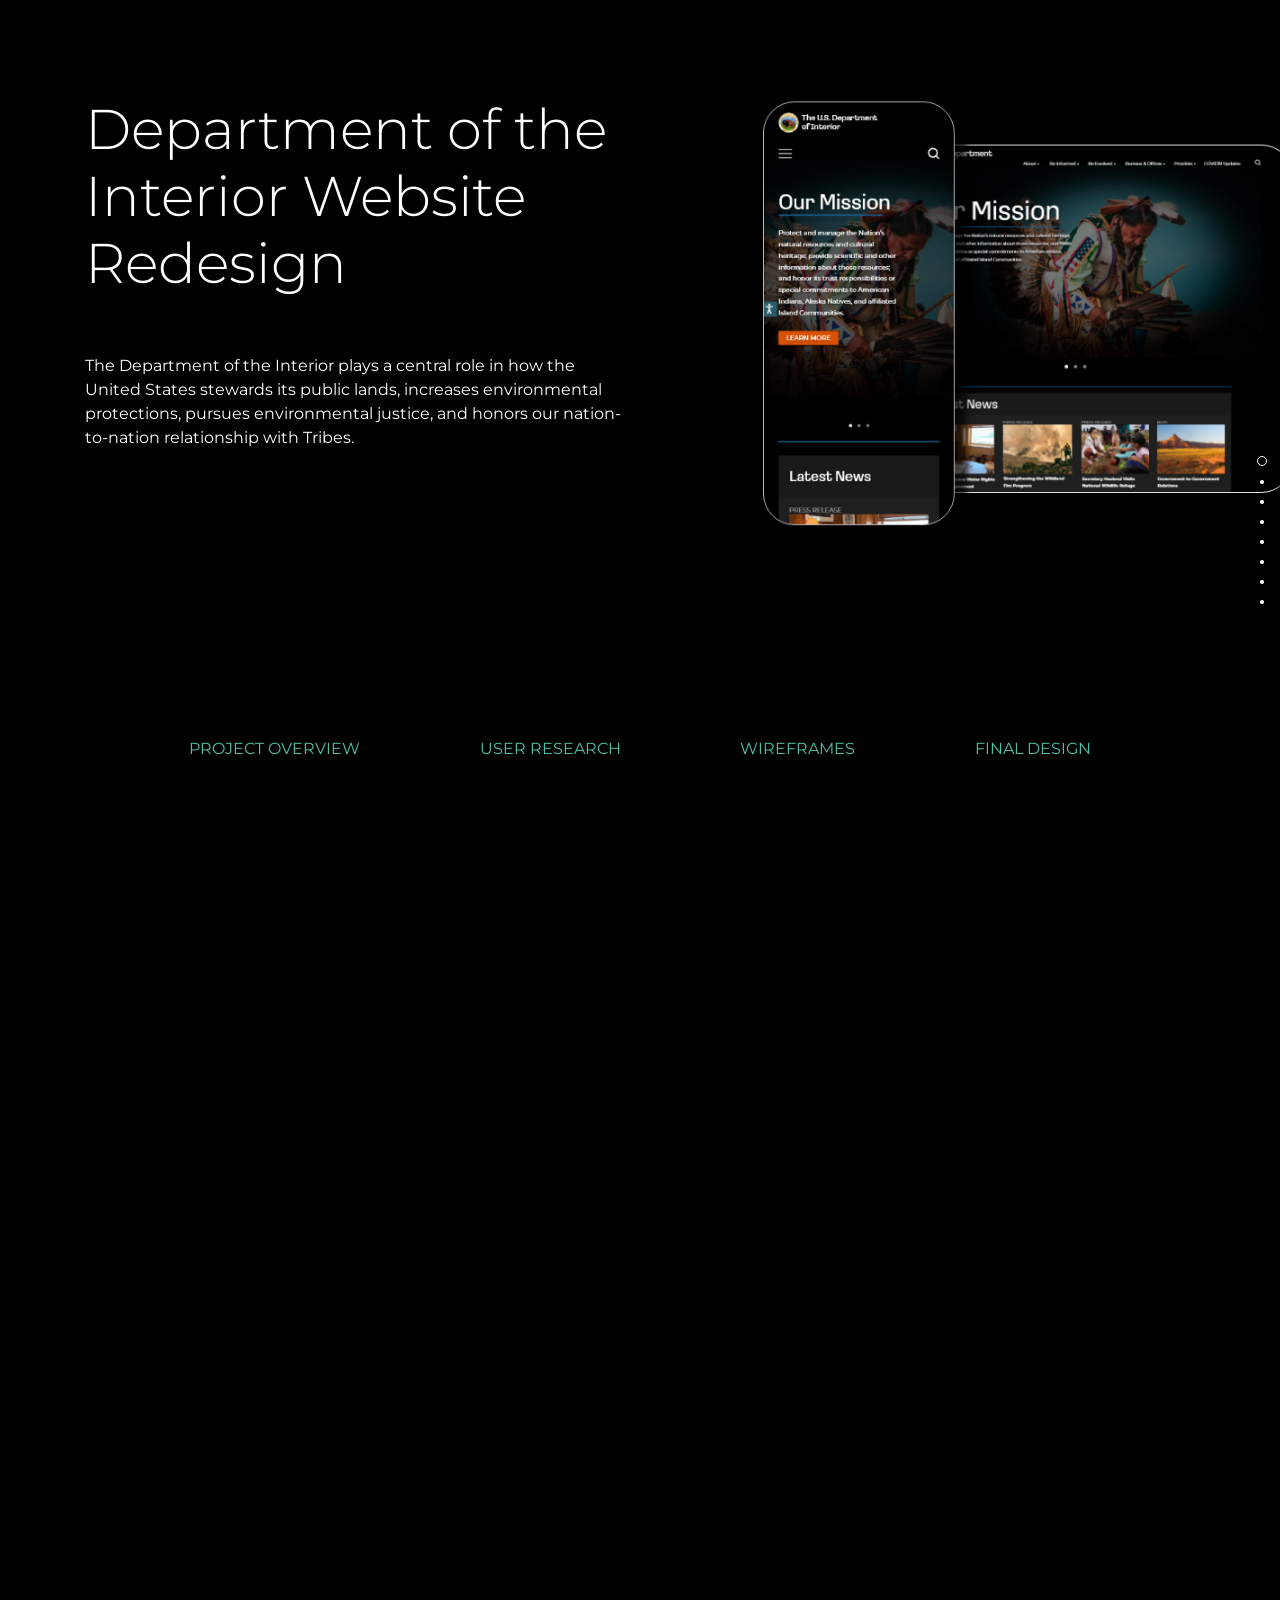
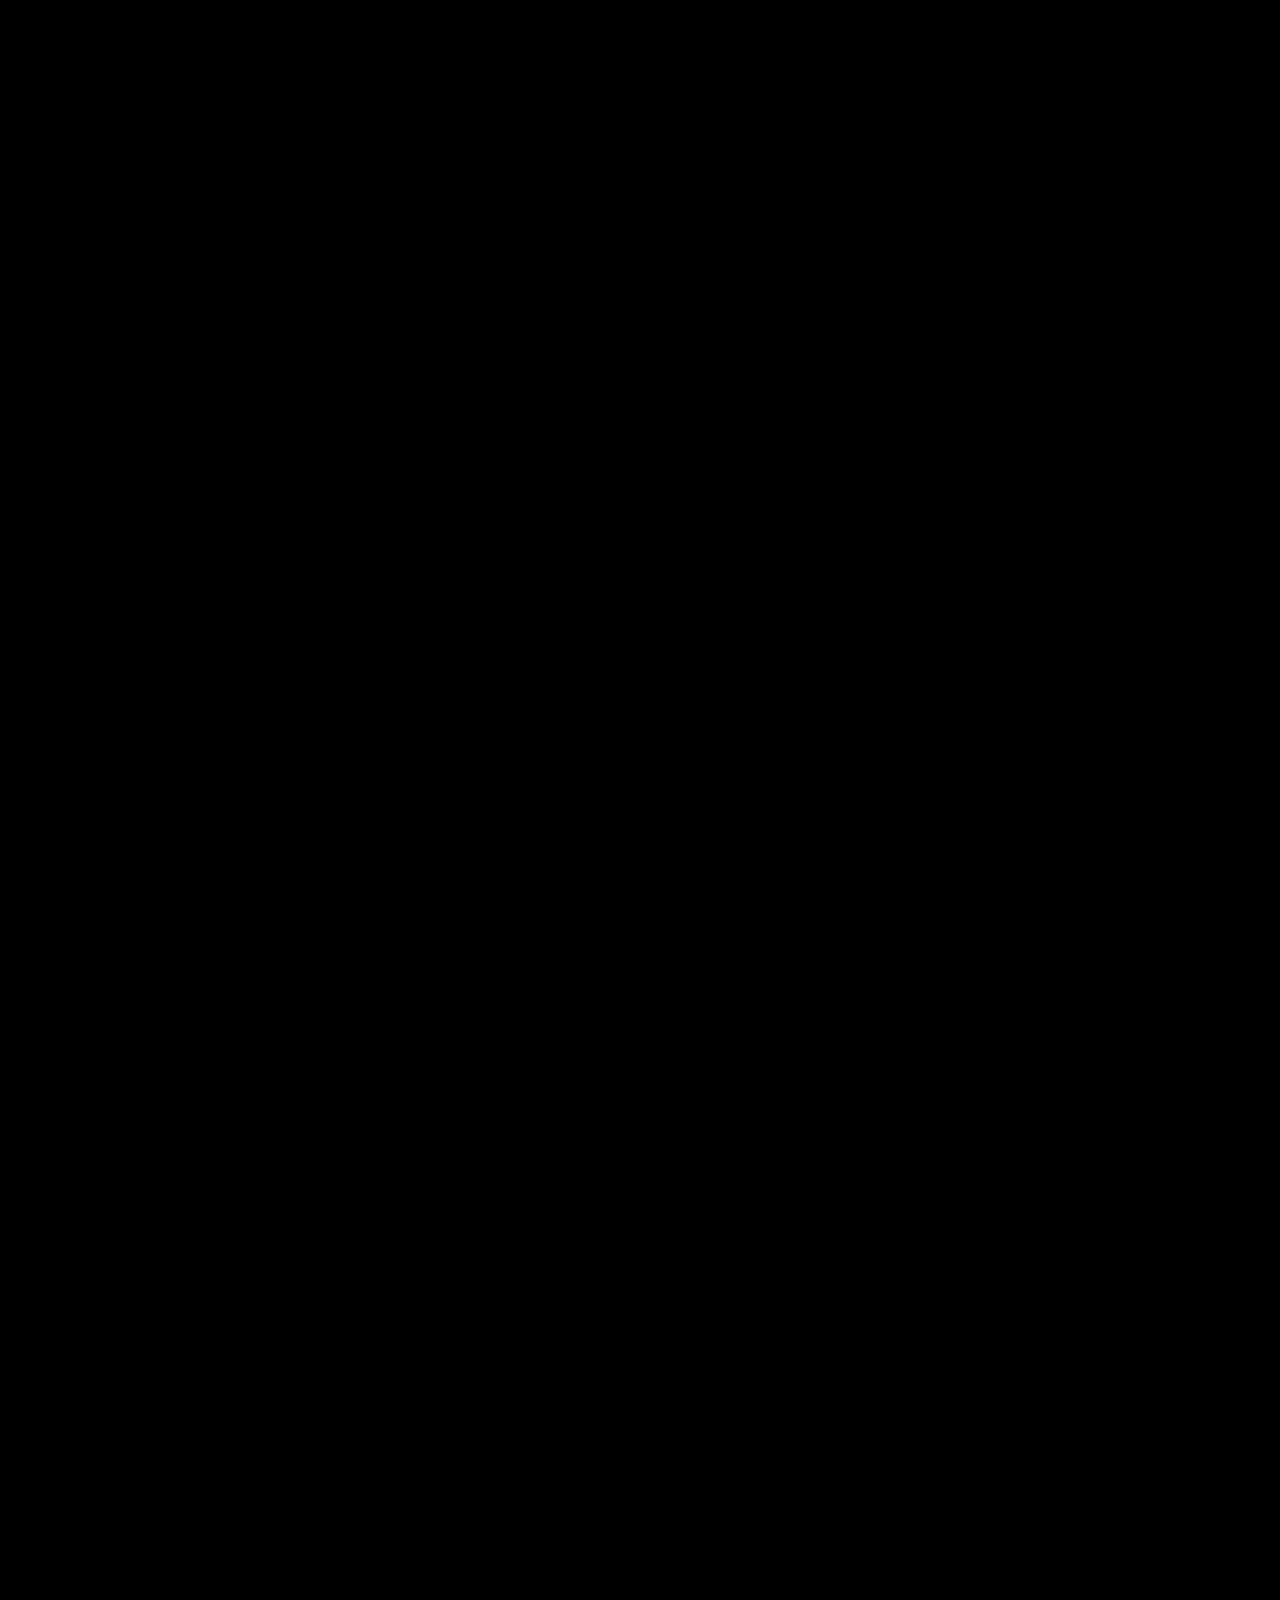
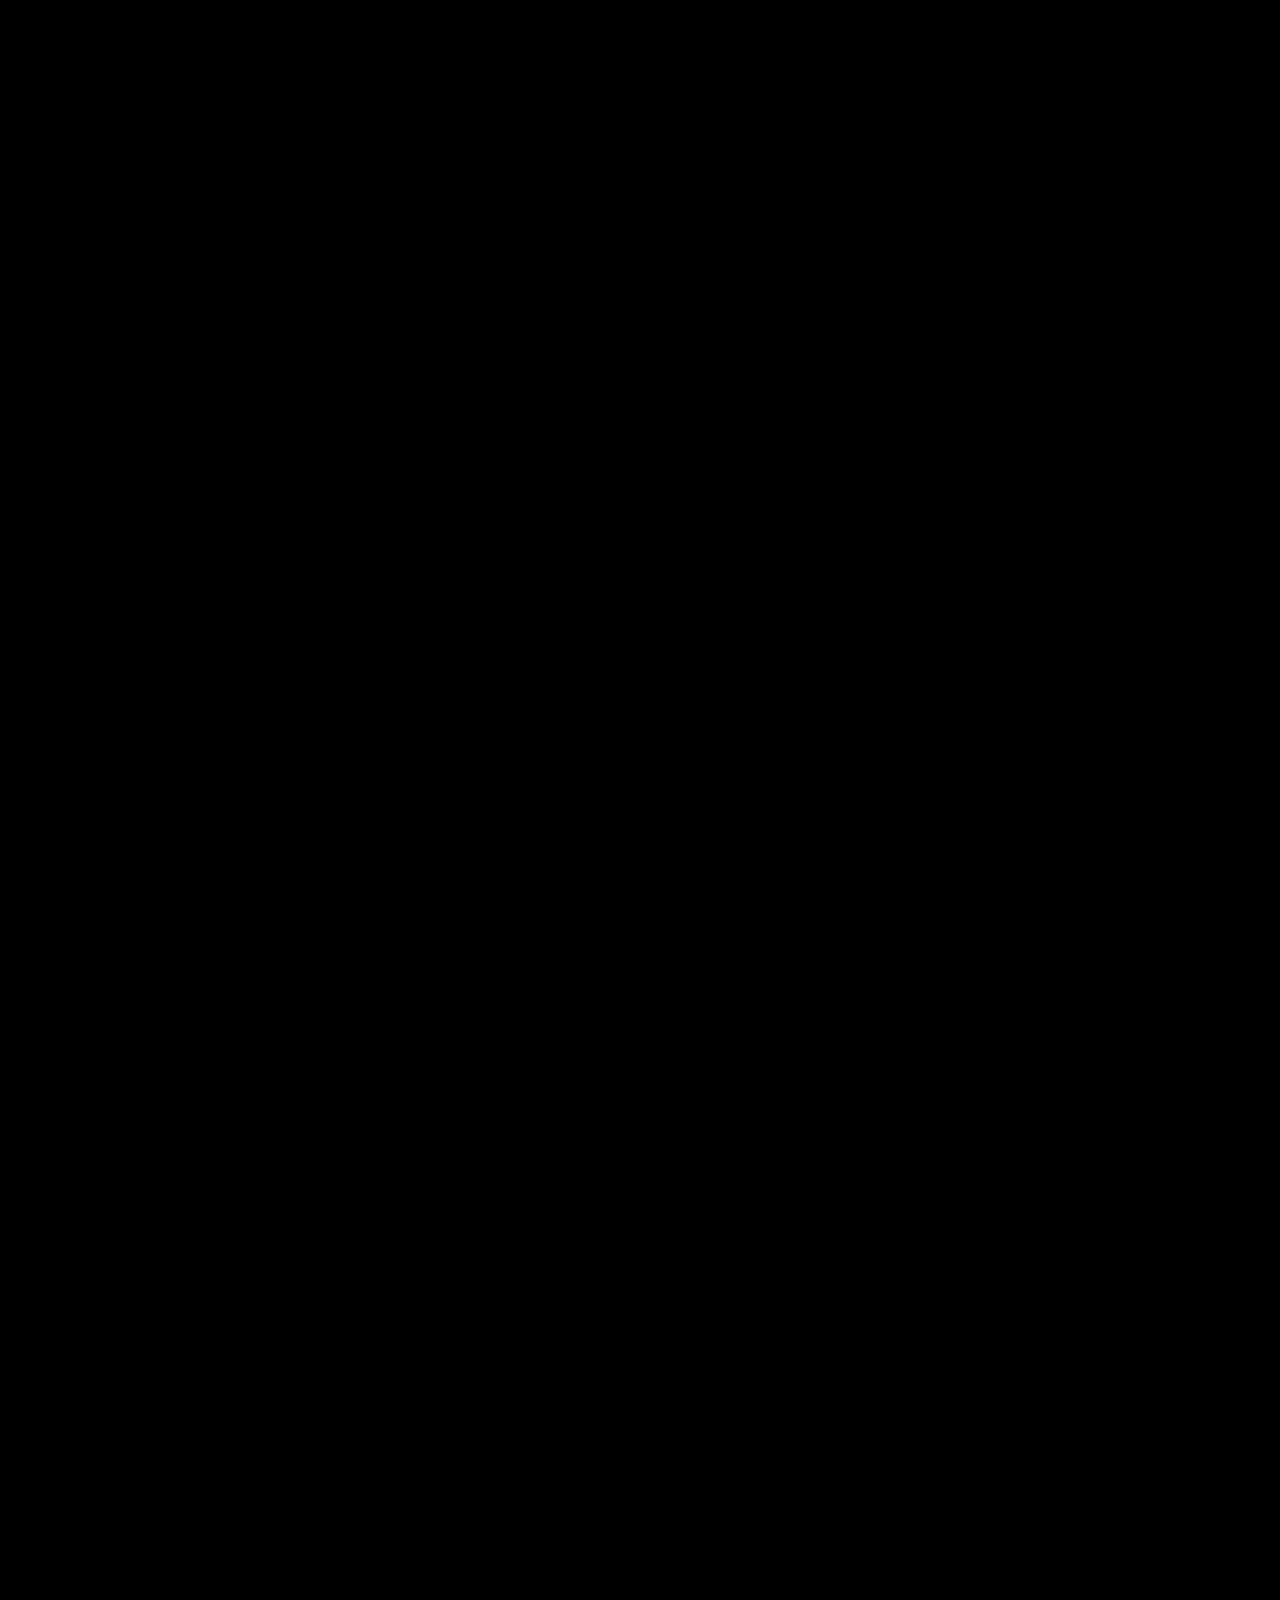
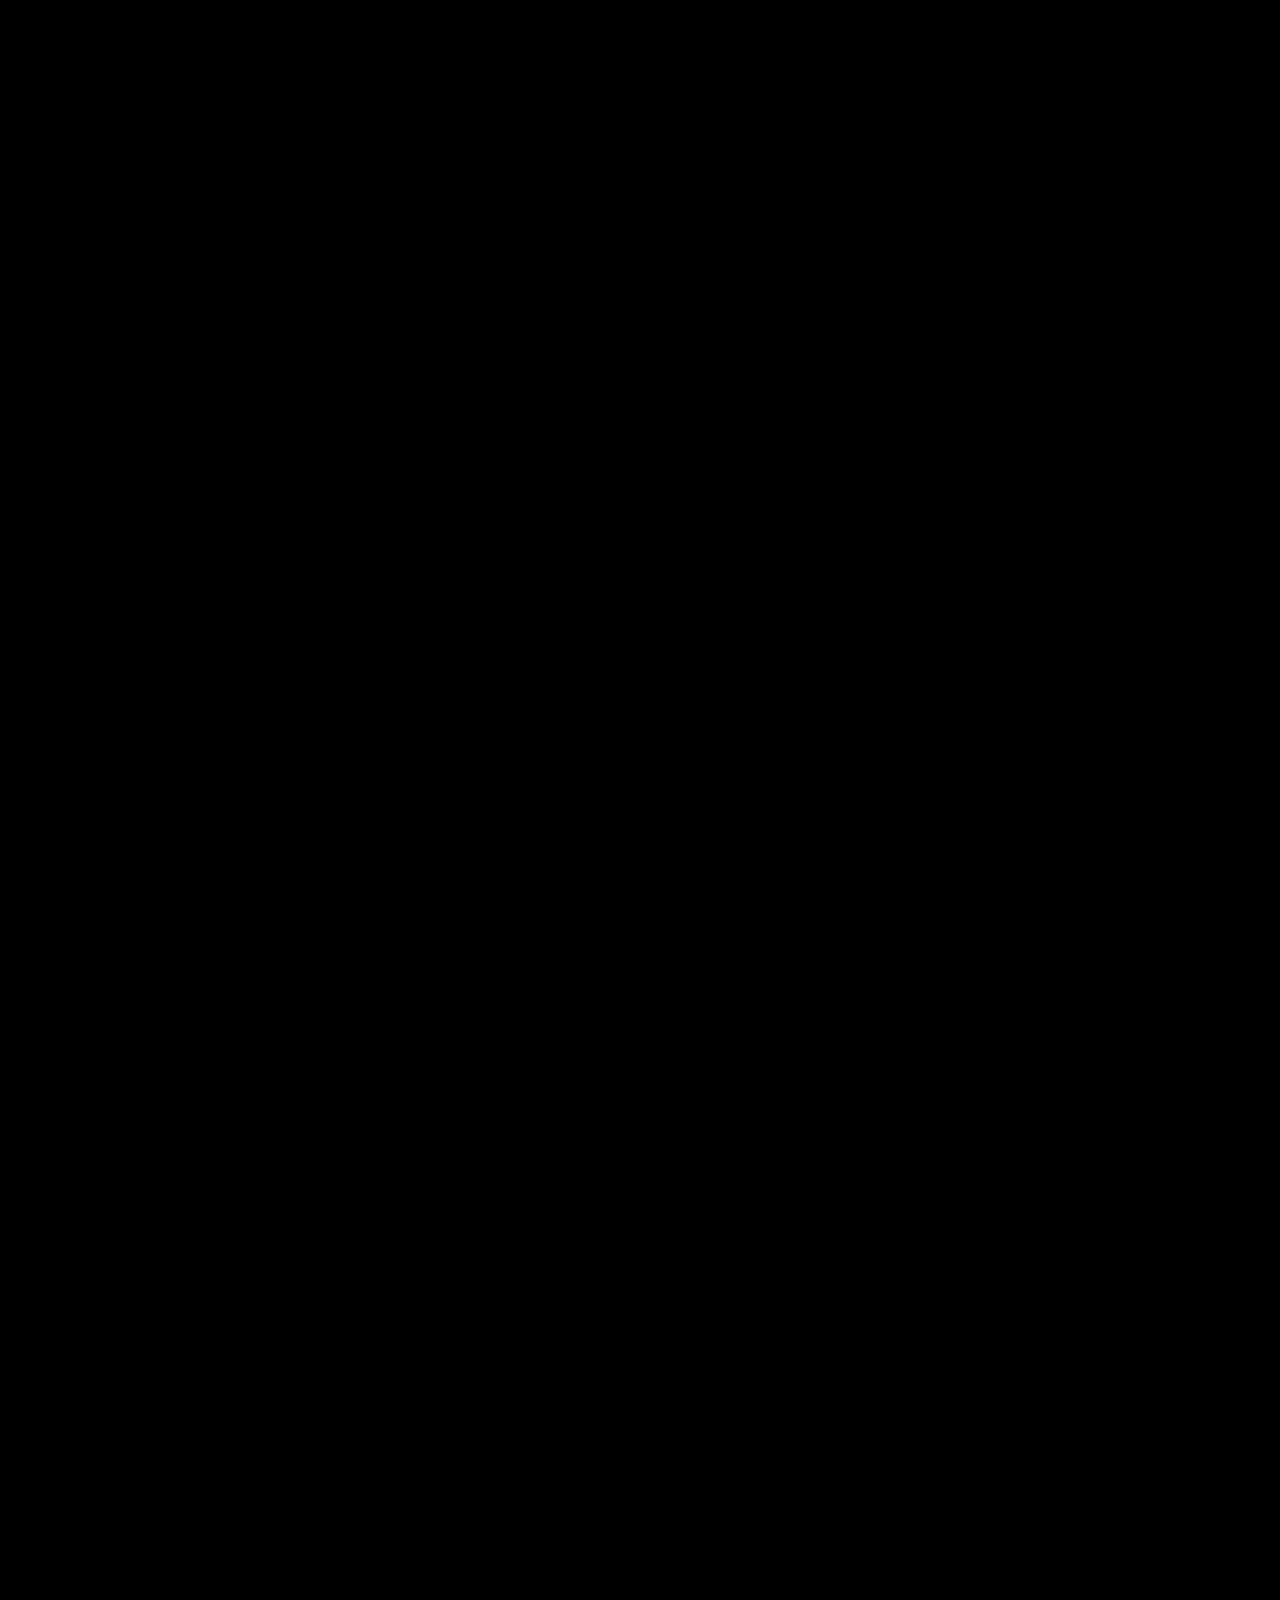
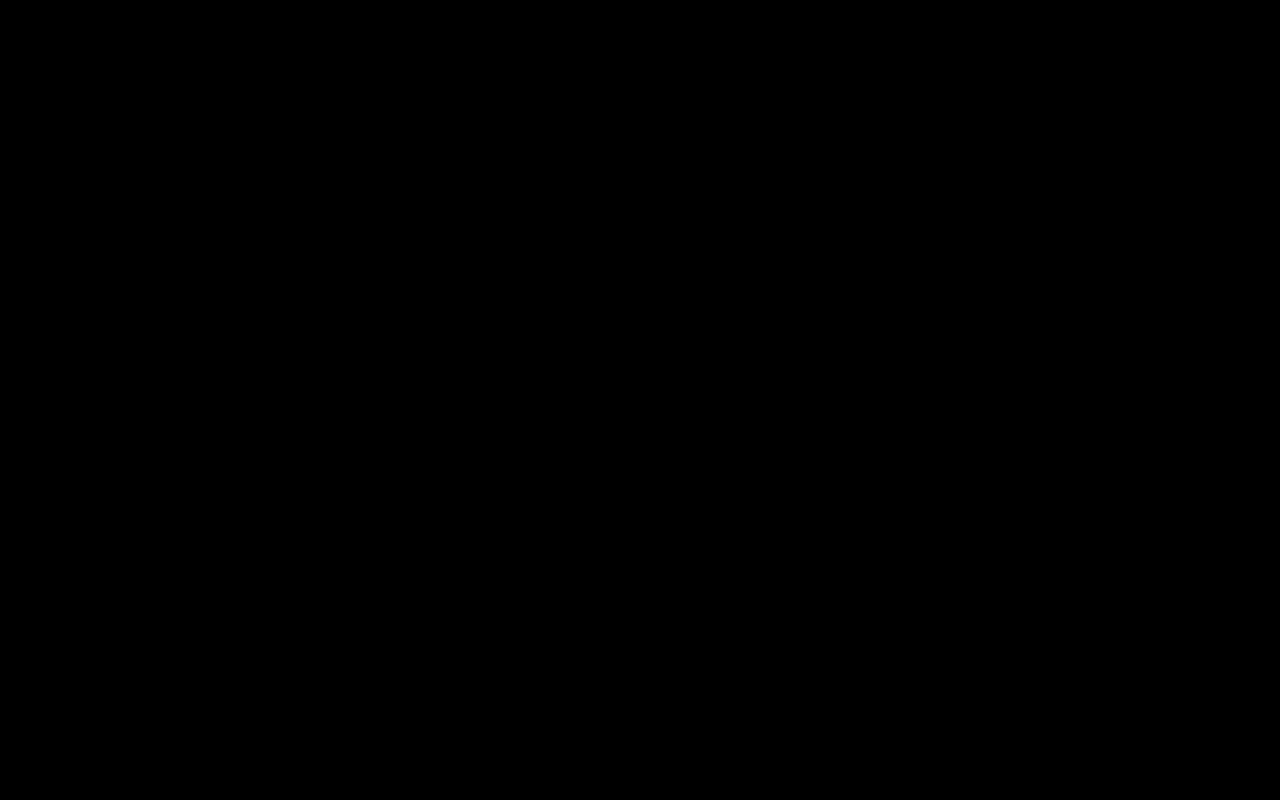
==== doi.html @ 020d5ca0 "cont" ====
<!DOCTYPE html>
<html>
  <head>
    <meta charset="utf-8">
    <meta http-equiv="X-UA-Compatible" content="IE=edge">
    <title>Aivory Lagto</title>
    <meta name="description" content="">
    <meta name="viewport" content="width=device-width, initial-scale=1">
    <meta name="robots" content="all,follow">
    <!-- Bootstrap CSS-->
    <link rel="stylesheet" href="vendor/bootstrap/css/bootstrap.min.css">
    <!-- Google fonts-->
    <link rel="stylesheet" href="https://fonts.googleapis.com/css?family=Cardo:400,400i">
    <link rel="stylesheet" href="https://fonts.googleapis.com/css?family=Montserrat:400,700">
    <!-- Lightbox-->
    <link rel="stylesheet" href="vendor/lightbox2/css/lightbox.min.css">
    <!-- Font Awesome-->
    <link rel="stylesheet" href="https://use.fontawesome.com/releases/v5.7.2/css/all.css" integrity="sha384-fnmOCqbTlWIlj8LyTjo7mOUStjsKC4pOpQbqyi7RrhN7udi9RwhKkMHpvLbHG9Sr" crossorigin="anonymous">
    <!-- Parallax-->
    <link rel="stylesheet" href="vendor/onepage-scroll/onepage-scroll.css">
    <!-- theme stylesheet-->
    <link rel="stylesheet" href="css/style.default.css" id="theme-stylesheet">
    <!-- Custom stylesheet - for your changes-->
    <link rel="stylesheet" href="css/custom.css">
    <!-- Favicon-->
    <link rel="shortcut icon" href="favicon.png">
    <!-- Tweaks for older IEs--><!--[if lt IE 9]>
        <script src="https://oss.maxcdn.com/html5shiv/3.7.3/html5shiv.min.js"></script>
        <script src="https://oss.maxcdn.com/respond/1.4.2/respond.min.js"></script><![endif]-->
  </head>
  <body>
    <div class="main align-items-center">
      <section>
        <div class="container">
            <div class="row alig">
              <div class="col-lg" id="heroSpace">
              <h1 class="display-4" id="h1">Department of the Interior Website Redesign</h1>
              <br>
              <br>
              <div>
              <p>The Department of the Interior plays a central role in how the United States stewards
                 its public lands, increases environmental protections, pursues environmental justice, 
                 and honors our nation-to-nation relationship with Tribes.</p>
                </div>
            </div>
            <div class="col-md-6" id="heroproto">
              <img src="img/heroproto.png">
            </div>
          </div>
          <br>
          <br>
          <br>
          <br>
          <br>
          <br>
          <div>
          <nav class="nav" id="casestudynav">
            <a class="nav-link" href="#pagetitle">PROJECT OVERVIEW</a>
            <a class="nav-link" href="#userresearch">USER RESEARCH</a>
            <a class="nav-link" href="#wireframes">WIREFRAMES</a>
            <a class="nav-link" href="#finaldes">FINAL DESIGN</a>
            </nav>
        </div>
      </section>



      <section>
        <div class="d-flex h-100 align-items-center">
          <div class="container">
            <header class="mb-5 text-center">
              <h2 class="text-uppercase lined">Project Overview</h2>
            </header>
            <div class="row text-center">
              <div class="col-lg-6 col-md-6 mb-4">
                <h4 class="text-uppercase lined lined-compact">Why we chose the department of the interior</h4>
                <p class="text-mted">Me and my groupmates were given the task to redesign a government agency website and we chose The Department of the Interior because we were able to find a few navigation and accessibility issues which we are confident that we can improve. Although the website's current layout is not terrible, we were able to brainstorm on different ways that we can revamp it.</p>
              </div>
              <div class="col-lg-6 col-md-6 mb-4">
                <h4 class="text-uppercase lined lined-compact">My Role</h4>
                <p class="text-mted">Me and my groupmates were given the task to redesign a non-profit organization's website and we chose homelesshouston.org because we were able to find a few navigation and accessibility issues which we are confident that we can improve. With our whole team being in Houston, we heavily connect with The Coalition for the Homeless' core values.</p>
              </div>
            </div>
          </div>
        </div>
      </section>
      <section>
        <div class="d-flex h-100 align-items-center">
          <div class="container">
            <header class="text-center mb-5">
              <h2 class="text-uppercase lined">Project Timeline</h2>
            </header>
            <div class="row">
<div class="image col-sm-4">
<img src="img/projectimeline.png">
            </div>
          </div>
          <br>
          <br>
          <h4 style="text-align: center;">Total time spent: 3 weeks</h4>
        </div>
      </section>

      <section>
        <div class="d-flex h-100 align-items-center">
          <div class="container">
            <header class="mb-5 text-center">
              <h2 class="text-uppercase lined">Problem Statement and the Solution</h2>
            </header>
            <div class="row text-center">
              <div class="col-lg-6 col-md-6 mb-4">
                <h4 class="text-uppercase lined lined-compact">The Problem</h4>
                <p class="text-mted">Users have trouble navigating and locating information from the website because the information structure of the website is confusing and ambiguous.</p>
              </div>
              <div class="col-lg-6 col-md-6 mb-4">
                <h4 class="text-uppercase lined lined-compact">The Solution</h4>
                <p class="text-mted">By organizing the information in a clean and cohesive format, users will have an easier time navigating and searching for more information about the Department of the Interior's core values, resources, etc.</p>
              </div>
            </div>
          </div>
        </div>
      </section>
      

      <section>
        <div class="d-flex h-100 align-items-center">
          <div class="container">
            <header class="mb-5 text-center">
              <h2 class="text-uppercase lined">User Research</h2>
            </header>
            <header class="mb-5 text-center">
              <h4 class="text-uppercase lined lined-compact">Current Website Layout</h4>
            </header>

              <div class="col-lg-12">
                <img src="img/currentsite.gif">
          </div>
          </div>
      </section>


      <section>
        <div class ="d-flex h-100 align-items-center">
          <div class="container">
            <div class="row text-center">
              <div class="col-lg-6 col-md-6 mb-4">
                <h4 class="text-uppercase lined lined-compact">User Testing</h4>
                <p class="text-mted">Before we performed heuristic evaluation, we let 5 users test the website's usability. They were given a randomized set of tasks that involves locating information and button navigation.</p>
              </div>
              <div class="col-lg-6 col-md-6 mb-4">
                <h4 class="text-uppercase lined lined-compact">Heuristic Evaluation</h4>
                <p class="text-mted">After we performed a heuristic evaluation, our team has agreed that the site contained too much text, the images felt stock, and overall boring.</p>
              </div>
              </div>
          </div>
        </div>
      </section>

      <section>
        <div class ="d-flex h-100 align-items-center">
          <h4 class="text-uppercase lined lined-compact">What our users said:</h4>
          <div class="container">
            <div class="row">
              <div class="col-md-4 mb-4">
                <p class="text-mted">“...the website was easier to navigate compared to other government websites and it wasn’t an eye sore. It took me a minute to click on the right link but easy to find.”</p>
              </div>
              <div class="col-md-4 mb-4">
                <p class="text-mted">“...the volunteer page was a little confusing. I had to scroll all the way down to locate the ‘Volunteer Pass’ when I clicked on Volunteer opportunities.”</p>
              </div>
              <div class="col-md-4 mb-4">
                <p class="text-mted">
                  “The pictures felt weird, I feel like I am looking at a gallery of stock Nat Geo images”
                </p>
              </div>
              </div>
          </div>
        </div>
      </section>


      <section>
        <div class="d-flex h-100 align-items-center">
          <div class="container">
            <header class="text-center mb-5">
              <h2 class="text-uppercase lined">Let's Work Together</h2>
            </header>
            <div class="row">
              <div class="col-lg-6">
                <form action="" class="contact-form">
                  <div class="row">
                    <div class="form-group col-lg-6">
                      <label for="firstName">Your firstname *</label>
                      <input id="firstName" type="text" name="firstname" placeholder="Enter your firstname" class="form-control">
                    </div>
                    <div class="form-group col-lg-6">
                      <label for="lastName">Your lastname *</label>
                      <input id="lastName" type="text" name="lastname" placeholder="Enter your lastname" class="form-control">
                    </div>
                    <div class="form-group col-lg-12">
                      <label for="email">Your email *</label>
                      <input id="email" type="email" name="email" placeholder="Enter your email" class="form-control">
                    </div>
                    <div class="form-group col-lg-12">
                      <label for="message">Your message for us *</label>
                      <textarea id="message" name="message" placeholder="Enter your message" class="form-control"></textarea>
                    </div>
                    <div class="form-group col-lg-12">
                      <button type="submit" class="btn btn-outline-primary w-100">Send message</button>
                    </div>
                  </div>
                </form>
              </div>
              <div class="col-lg-6">
                <p>I am currently open to satisfy your graphic design needs and be a part of your design team! I am on my phone as long as I am awake, so expect a response possibly within seconds.</p>
                <p>You can also view or follow my accounts below. I'm always looking for new friends and connections so please do not be shy to say hi!</p>
                <ul class="mb-0 list-inline text-center">
                  <li class="list-inline-item"><a href="#" class="social-link social-link-linkedin"><i class="fab fa-facebook-f"></i></a></li>
                  <li class="list-inline-item"><a href="#" class="social-link social-link-twitter"><i class="fab fa-twitter"></i></a></li>
                </ul>
              </div>
            </div>
            <footer class="py-5 mt-5">
              <div class="row">
                <div class="col-lg-6 text-center text-lg-left">
                  <p class="font-italic mb-0 text-gray">&copy; 2021 Aivory Lagto</p>
                </div>
                <div class="col-lg-6 text-center text-lg-right">
                  <p class="font-italic mb-0 text-gray">&copy; Template by <a href="https://bootstrapious.com/p/big-bootstrap-tutorial" class="text-gray">Bootstrapious</a></p>
                </div>
              </div>
            </footer>
          </div>
        </div>
      </section>
    </div>



    <!-- JavaScript files-->
    <script src="vendor/jquery/jquery.min.js"></script>
    <script src="vendor/bootstrap/js/bootstrap.bundle.min.js"></script>
    <script src="vendor/onepage-scroll/jquery.onepage-scroll.min.js"></script>
    <script src="vendor/lightbox2/js/lightbox.min.js"></script>
    <script src="js/front.js"></script>
    <!-- FontAwesome CSS - loading as last, so it doesn't block rendering-->
    <link rel="stylesheet" href="https://use.fontawesome.com/releases/v5.7.1/css/all.css" integrity="sha384-fnmOCqbTlWIlj8LyTjo7mOUStjsKC4pOpQbqyi7RrhN7udi9RwhKkMHpvLbHG9Sr" crossorigin="anonymous">
  </body>
</html>
---- vendor/onepage-scroll/onepage-scroll.css ----
body, html {
  margin: 0;
  overflow: hidden;
  -webkit-transition: opacity 400ms;
  -moz-transition: opacity 400ms;
  transition: opacity 400ms;
}

body, .onepage-wrapper, html {
  display: block;
  position: static;
  padding: 0;
  width: 100%;
  height: 100%;
}

.onepage-wrapper {
  width: 100%;
  height: 100%;
  display: block;
  position: relative;
  padding: 0;
  -webkit-transform-style: preserve-3d;
}

.onepage-wrapper .section {
  width: 100%;
  height: 100%;
}

.onepage-pagination {
  position: absolute;
  right: 10px;
  top: 50%;
  z-index: 5;
  list-style: none;
  margin: 0;
  padding: 0;
}
.onepage-pagination li {
  padding: 0;
  text-align: center;
}
.onepage-pagination li a{
  padding: 10px;
  width: 4px;
  height: 4px;
  display: block;
  
}
.onepage-pagination li a:before{
  content: '';
  position: absolute;
  width: 4px;
  height: 4px;
  background: white;
  border-radius: 10px;
  -webkit-border-radius: 10px;
  -moz-border-radius: 10px;
}

.onepage-pagination li a.active:before{
  width: 10px;
  height: 10px;
  background: none;
  border: 1px solid white;
  margin-top: -4px;
  left: 8px;
}

.disabled-onepage-scroll, .disabled-onepage-scroll .wrapper {
  overflow: auto;
}

.disabled-onepage-scroll .onepage-wrapper .section {
  position: relative !important;
  top: auto !important;
  left: auto !important;
}
.disabled-onepage-scroll .onepage-wrapper {
  -webkit-transform: none !important;
  -moz-transform: none !important;
  transform: none !important;
  -ms-transform: none !important;
  min-height: 100%;
}


.disabled-onepage-scroll .onepage-pagination {
  display: none;
}

body.disabled-onepage-scroll, .disabled-onepage-scroll .onepage-wrapper, html {
  position: inherit;
}
---- css/style.default.css ----
/*
=========================================
=========================================

   Screen - Multipurpose Template By Bootstrapious.com

=========================================
========================================= */
/*
*
* =====================
* GENERAL
* =====================
*
*/
section {
  position: relative;
  padding: 6rem 0;
}

#heroproto img {
  height: 90%;
  margin-left: 20%;
}

#casestudynav {
  justify-content: space-evenly;
}

.hero {
  background: url(../img/hero.png);
  min-height: 100vh;
  width: fit-content;
  display: -ms-flexbox;
  display: flex;
  -ms-flex-align: center;
  align-items: center;
  -ms-flex-pack: center;
  justify-content: center;
}

.scroll-btn {
  width: 2.5rem;
  height: 2.5rem;
  border-radius: 50%;
  border: 2px solid #fff;
  display: -ms-flexbox;
  display: flex;
  -ms-flex-align: center;
  align-items: center;
  -ms-flex-pack: center;
  justify-content: center;
  color: #fff;
  font-size: 0.8rem;
  position: absolute;
  bottom: 3rem;
  left: calc(50% - 1.25rem);
  -webkit-animation: float 2s linear infinite;
  animation: float 2s linear infinite;
  -webkit-animation-direction: alternate;
  animation-direction: alternate;
  z-index: 2;
}

.scroll-btn:hover, .scroll-btn:focus {
  color: #fff;
  text-decoration: none;
}

@-webkit-keyframes float {
  0% {
    -webkit-transform: translateY(0.5rem);
    transform: translateY(0.5rem);
  }
  100% {
    -webkit-transform: none;
    transform: none;
  }
}

@keyframes float {
  0% {
    -webkit-transform: translateY(0.5rem);
    transform: translateY(0.5rem);
  }
  100% {
    -webkit-transform: none;
    transform: none;
  }
}

.text-small {
  font-size: 1rem !important;
}

.bg-cover {
  background-size: cover !important;
}

.bg-center {
  background-position: center center !important;
}

.dark-overlay {
  position: absolute;
  top: 0;
  left: 0;
  right: 0;
  bottom: 0;
  background: rgba(0, 0, 0, 0.3);
  z-index: 1;
}

.text-uppercase {
  letter-spacing: 0.08em;
}

.bg-gray {
  background: #eee !important;
}

.text-gray {
  color: #999 !important;
}

.social-link {
  width: 26px;
  height: 26px;
  display: -ms-flexbox;
  display: flex;
  -ms-flex-align: center;
  align-items: center;
  -ms-flex-pack: center;
  justify-content: center;
  border-radius: 50%;
  color: #fff;
  text-decoration: none;
  background: #4fbfa8;
  font-size: 0.8rem;
}

.social-link:hover, .social-link:focus {
  color: #fff;
  text-decoration: none;
}

.social-link-facebook {
  background: #4460ae;
}

.social-link-twitter {
  background: #3cf;
}

.social-link-instagram {
  background: #cd4378;
}

.social-link-google-plus {
  background: #c21f25;
}

.lined::after {
  content: '';
  display: block;
  width: 6.25rem;
  height: 1px;
  margin: 1.25rem auto;
  background: #4fbfa8;
}

.lined-compact::after {
  margin-top: 0.5rem;
}

.icon {
  width: 2.5rem;
  height: 2.5rem;
  border: solid 1px #6c757d;
  margin: 0 auto;
  border-radius: 50%;
  display: -ms-flexbox;
  display: flex;
  -ms-flex-align: center;
  align-items: center;
  -ms-flex-pack: center;
  justify-content: center;
}

.z-index-1 {
  z-index: 10;
}

.z-index-2 {
  z-index: 20;
}

.z-index-3 {
  z-index: 30;
}

.z-index-4 {
  z-index: 40;
}

.z-index-5 {
  z-index: 50;
}

/*
*
* =====================
* ONE-PAGE SCROLL
* =====================
*
*/
.onepage-pagination li a.active:before {
  left: 7px;
}

@media (min-width: 1000px) {
  body,
  html {
    width: 100%;
    height: 100%;
  }
  html,
  body,
  .onepage-wrapper {
    width: 100%;
    height: 100%;
  }
  .onepage-wrapper .section {
    width: 100%;
    min-height: 100vh;
    overflow-y: auto;
  }
}

@media (max-width: 999px) {
  body,
  html {
    overflow: auto;
  }
  body,
  .onepage-wrapper,
  .onepage-wrapper .section,
  html {
    width: 100%;
    height: auto !important;
  }
}

/*

=====================
STYLE SWITCHER FOR DEMO
=====================

*/
#style-switch-button {
  position: fixed;
  top: 120px;
  left: 0px;
  border-radius: 0;
  z-index: 100;
}

#style-switch {
  width: 300px;
  padding: 20px;
  position: fixed;
  top: 160px;
  left: 0;
  background: #fff;
  border: solid 1px #ced4da;
  z-index: 2000;
}

#style-switch h4 {
  color: #495057;
}

/* =========================================

      THEMING OF THE BOOTSTRAP COMPONENTS

   =========================================

    1 - NAVBAR
    2 - BUTTONS
    3 - TYPE
    4 - PAGINATION
    5 - UTILITIES
    6 - FORMS
    7 - CODE
    8 - NAV
    9 - CARD
    10 - DROPDOWNS

*/
/*
 * 1. NAVBAR
 */
.navbar {
  padding: 0.5rem 1rem;
}

.navbar-brand {
  display: inline-block;
  padding-top: 0.3125rem;
  padding-bottom: 0.3125rem;
  margin-right: 1rem;
  font-size: 1.25rem;
}

.navbar-toggler {
  padding: 0.25rem 0.75rem;
  font-size: 1.25rem;
  line-height: 1;
  border: 1px solid transparent;
  border-radius: 0;
}

.navbar-light .navbar-brand {
  color: rgba(0, 0, 0, 0.9);
}

.navbar-light .navbar-brand:hover, .navbar-light .navbar-brand:focus {
  color: rgba(0, 0, 0, 0.9);
}

.navbar-light .navbar-nav .nav-link {
  color: rgba(0, 0, 0, 0.5);
}

.navbar-light .navbar-nav .nav-link:hover, .navbar-light .navbar-nav .nav-link:focus {
  color: rgba(0, 0, 0, 0.7);
}

.navbar-light .navbar-nav .nav-link.disabled {
  color: rgba(0, 0, 0, 0.3);
}

.navbar-light .navbar-nav .show > .nav-link,
.navbar-light .navbar-nav .active > .nav-link,
.navbar-light .navbar-nav .nav-link.show,
.navbar-light .navbar-nav .nav-link.active {
  color: rgba(0, 0, 0, 0.9);
}

.navbar-light .navbar-toggler {
  color: rgba(0, 0, 0, 0.5);
  border-color: rgba(0, 0, 0, 0.1);
}

.navbar-light .navbar-toggler-icon {
  background-image: url("data:image/svg+xml;charset=utf8,%3Csvg viewBox='0 0 30 30' xmlns='http://www.w3.org/2000/svg'%3E%3Cpath stroke='rgba(0, 0, 0, 0.5)' stroke-width='2' stroke-linecap='round' stroke-miterlimit='10' d='M4 7h22M4 15h22M4 23h22'/%3E%3C/svg%3E");
}

.navbar-light .navbar-text {
  color: rgba(0, 0, 0, 0.5);
}

.navbar-dark .navbar-brand {
  color: #fff;
}

.navbar-dark .navbar-brand:hover, .navbar-dark .navbar-brand:focus {
  color: #fff;
}

.navbar-dark .navbar-nav .nav-link {
  color: rgba(255, 255, 255, 0.5);
}

.navbar-dark .navbar-nav .nav-link:hover, .navbar-dark .navbar-nav .nav-link:focus {
  color: rgba(255, 255, 255, 0.75);
}

.navbar-dark .navbar-nav .nav-link.disabled {
  color: rgba(255, 255, 255, 0.25);
}

.navbar-dark .navbar-nav .show > .nav-link,
.navbar-dark .navbar-nav .active > .nav-link,
.navbar-dark .navbar-nav .nav-link.show,
.navbar-dark .navbar-nav .nav-link.active {
  color: #fff;
}

.navbar-dark .navbar-toggler {
  color: rgba(255, 255, 255, 0.5);
  border-color: rgba(255, 255, 255, 0.1);
}

.navbar-dark .navbar-toggler-icon {
  background-image: url("data:image/svg+xml;charset=utf8,%3Csvg viewBox='0 0 30 30' xmlns='http://www.w3.org/2000/svg'%3E%3Cpath stroke='rgba(255, 255, 255, 0.5)' stroke-width='2' stroke-linecap='round' stroke-miterlimit='10' d='M4 7h22M4 15h22M4 23h22'/%3E%3C/svg%3E");
}

.navbar-dark .navbar-text {
  color: rgba(255, 255, 255, 0.5);
}

/*
 * 2. BUTTONS
 */
.btn {
  font-weight: 400;
  font-family: "Montserrat", sans-serif;
  text-transform: uppercase;
  border: 1px solid transparent;
  padding: 0.375rem 0.75rem;
  font-size: 0.8rem;
  line-height: 1.5;
  border-radius: 0;
  transition: color 0.15s ease-in-out, background-color 0.15s ease-in-out, border-color 0.15s ease-in-out, box-shadow 0.15s ease-in-out;
}

@media screen and (prefers-reduced-motion: reduce) {
  .btn {
    transition: none;
  }
}

.btn:focus, .btn.focus {
  box-shadow: 0 0 0 0.2rem rgba(79, 191, 168, 0.25);
}

.btn.disabled, .btn:disabled {
  opacity: 0.65;
}

.btn:not(:disabled):not(.disabled):active, .btn:not(:disabled):not(.disabled).active {
  background-image: none;
}

.btn-link {
  font-weight: 400;
  color: #4fbfa8;
}

.btn-link:hover {
  color: #348e7b;
  text-decoration: underline;
}

.btn-link:focus, .btn-link.focus {
  text-decoration: underline;
}

.btn-link:disabled, .btn-link.disabled {
  color: #6c757d;
}

.btn-primary {
  color: #212529;
  background-color: #4fbfa8;
  border-color: #4fbfa8;
}

.btn-primary:hover {
  color: #fff;
  background-color: #3eaa94;
  border-color: #3aa18c;
}

.btn-primary:focus, .btn-primary.focus {
  box-shadow: 0 0 0 0.2rem rgba(79, 191, 168, 0.5);
}

.btn-primary.disabled, .btn-primary:disabled {
  color: #212529;
  background-color: #4fbfa8;
  border-color: #4fbfa8;
}

.btn-primary:not(:disabled):not(.disabled):active, .btn-primary:not(:disabled):not(.disabled).active,
.show > .btn-primary.dropdown-toggle {
  color: #fff;
  background-color: #3aa18c;
  border-color: #379783;
}

.btn-primary:not(:disabled):not(.disabled):active:focus, .btn-primary:not(:disabled):not(.disabled).active:focus,
.show > .btn-primary.dropdown-toggle:focus {
  box-shadow: 0 0 0 0.2rem rgba(79, 191, 168, 0.5);
}

.btn-secondary {
  color: #fff;
  background-color: #6c757d;
  border-color: #6c757d;
}

.btn-secondary:hover {
  color: #fff;
  background-color: #5a6268;
  border-color: #545b62;
}

.btn-secondary:focus, .btn-secondary.focus {
  box-shadow: 0 0 0 0.2rem rgba(108, 117, 125, 0.5);
}

.btn-secondary.disabled, .btn-secondary:disabled {
  color: #fff;
  background-color: #6c757d;
  border-color: #6c757d;
}

.btn-secondary:not(:disabled):not(.disabled):active, .btn-secondary:not(:disabled):not(.disabled).active,
.show > .btn-secondary.dropdown-toggle {
  color: #fff;
  background-color: #545b62;
  border-color: #4e555b;
}

.btn-secondary:not(:disabled):not(.disabled):active:focus, .btn-secondary:not(:disabled):not(.disabled).active:focus,
.show > .btn-secondary.dropdown-toggle:focus {
  box-shadow: 0 0 0 0.2rem rgba(108, 117, 125, 0.5);
}

.btn-success {
  color: #fff;
  background-color: #28a745;
  border-color: #28a745;
}

.btn-success:hover {
  color: #fff;
  background-color: #218838;
  border-color: #1e7e34;
}

.btn-success:focus, .btn-success.focus {
  box-shadow: 0 0 0 0.2rem rgba(40, 167, 69, 0.5);
}

.btn-success.disabled, .btn-success:disabled {
  color: #fff;
  background-color: #28a745;
  border-color: #28a745;
}

.btn-success:not(:disabled):not(.disabled):active, .btn-success:not(:disabled):not(.disabled).active,
.show > .btn-success.dropdown-toggle {
  color: #fff;
  background-color: #1e7e34;
  border-color: #1c7430;
}

.btn-success:not(:disabled):not(.disabled):active:focus, .btn-success:not(:disabled):not(.disabled).active:focus,
.show > .btn-success.dropdown-toggle:focus {
  box-shadow: 0 0 0 0.2rem rgba(40, 167, 69, 0.5);
}

.btn-info {
  color: #fff;
  background-color: #17a2b8;
  border-color: #17a2b8;
}

.btn-info:hover {
  color: #fff;
  background-color: #138496;
  border-color: #117a8b;
}

.btn-info:focus, .btn-info.focus {
  box-shadow: 0 0 0 0.2rem rgba(23, 162, 184, 0.5);
}

.btn-info.disabled, .btn-info:disabled {
  color: #fff;
  background-color: #17a2b8;
  border-color: #17a2b8;
}

.btn-info:not(:disabled):not(.disabled):active, .btn-info:not(:disabled):not(.disabled).active,
.show > .btn-info.dropdown-toggle {
  color: #fff;
  background-color: #117a8b;
  border-color: #10707f;
}

.btn-info:not(:disabled):not(.disabled):active:focus, .btn-info:not(:disabled):not(.disabled).active:focus,
.show > .btn-info.dropdown-toggle:focus {
  box-shadow: 0 0 0 0.2rem rgba(23, 162, 184, 0.5);
}

.btn-warning {
  color: #212529;
  background-color: #ffc107;
  border-color: #ffc107;
}

.btn-warning:hover {
  color: #212529;
  background-color: #e0a800;
  border-color: #d39e00;
}

.btn-warning:focus, .btn-warning.focus {
  box-shadow: 0 0 0 0.2rem rgba(255, 193, 7, 0.5);
}

.btn-warning.disabled, .btn-warning:disabled {
  color: #212529;
  background-color: #ffc107;
  border-color: #ffc107;
}

.btn-warning:not(:disabled):not(.disabled):active, .btn-warning:not(:disabled):not(.disabled).active,
.show > .btn-warning.dropdown-toggle {
  color: #212529;
  background-color: #d39e00;
  border-color: #c69500;
}

.btn-warning:not(:disabled):not(.disabled):active:focus, .btn-warning:not(:disabled):not(.disabled).active:focus,
.show > .btn-warning.dropdown-toggle:focus {
  box-shadow: 0 0 0 0.2rem rgba(255, 193, 7, 0.5);
}

.btn-danger {
  color: #fff;
  background-color: #dc3545;
  border-color: #dc3545;
}

.btn-danger:hover {
  color: #fff;
  background-color: #c82333;
  border-color: #bd2130;
}

.btn-danger:focus, .btn-danger.focus {
  box-shadow: 0 0 0 0.2rem rgba(220, 53, 69, 0.5);
}

.btn-danger.disabled, .btn-danger:disabled {
  color: #fff;
  background-color: #dc3545;
  border-color: #dc3545;
}

.btn-danger:not(:disabled):not(.disabled):active, .btn-danger:not(:disabled):not(.disabled).active,
.show > .btn-danger.dropdown-toggle {
  color: #fff;
  background-color: #bd2130;
  border-color: #b21f2d;
}

.btn-danger:not(:disabled):not(.disabled):active:focus, .btn-danger:not(:disabled):not(.disabled).active:focus,
.show > .btn-danger.dropdown-toggle:focus {
  box-shadow: 0 0 0 0.2rem rgba(220, 53, 69, 0.5);
}

.btn-light {
  color: #212529;
  background-color: #f8f9fa;
  border-color: #f8f9fa;
}

.btn-light:hover {
  color: #212529;
  background-color: #e2e6ea;
  border-color: #dae0e5;
}

.btn-light:focus, .btn-light.focus {
  box-shadow: 0 0 0 0.2rem rgba(248, 249, 250, 0.5);
}

.btn-light.disabled, .btn-light:disabled {
  color: #212529;
  background-color: #f8f9fa;
  border-color: #f8f9fa;
}

.btn-light:not(:disabled):not(.disabled):active, .btn-light:not(:disabled):not(.disabled).active,
.show > .btn-light.dropdown-toggle {
  color: #212529;
  background-color: #dae0e5;
  border-color: #d3d9df;
}

.btn-light:not(:disabled):not(.disabled):active:focus, .btn-light:not(:disabled):not(.disabled).active:focus,
.show > .btn-light.dropdown-toggle:focus {
  box-shadow: 0 0 0 0.2rem rgba(248, 249, 250, 0.5);
}

.btn-dark {
  color: #fff;
  background-color: #343a40;
  border-color: #343a40;
}

.btn-dark:hover {
  color: #fff;
  background-color: #23272b;
  border-color: #1d2124;
}

.btn-dark:focus, .btn-dark.focus {
  box-shadow: 0 0 0 0.2rem rgba(52, 58, 64, 0.5);
}

.btn-dark.disabled, .btn-dark:disabled {
  color: #fff;
  background-color: #343a40;
  border-color: #343a40;
}

.btn-dark:not(:disabled):not(.disabled):active, .btn-dark:not(:disabled):not(.disabled).active,
.show > .btn-dark.dropdown-toggle {
  color: #fff;
  background-color: #1d2124;
  border-color: #171a1d;
}

.btn-dark:not(:disabled):not(.disabled):active:focus, .btn-dark:not(:disabled):not(.disabled).active:focus,
.show > .btn-dark.dropdown-toggle:focus {
  box-shadow: 0 0 0 0.2rem rgba(52, 58, 64, 0.5);
}

.btn-outline-primary {
  color: #4fbfa8;
  background-color: transparent;
  background-image: none;
  border-color: #4fbfa8;
}

.btn-outline-primary:hover {
  color: #fff;
  background-color: #4fbfa8;
  border-color: #4fbfa8;
}

.btn-outline-primary:focus, .btn-outline-primary.focus {
  box-shadow: 0 0 0 0.2rem rgba(79, 191, 168, 0.5);
}

.btn-outline-primary.disabled, .btn-outline-primary:disabled {
  color: #4fbfa8;
  background-color: transparent;
}

.btn-outline-primary:not(:disabled):not(.disabled):active, .btn-outline-primary:not(:disabled):not(.disabled).active,
.show > .btn-outline-primary.dropdown-toggle {
  color: #212529;
  background-color: #4fbfa8;
  border-color: #4fbfa8;
}

.btn-outline-primary:not(:disabled):not(.disabled):active:focus, .btn-outline-primary:not(:disabled):not(.disabled).active:focus,
.show > .btn-outline-primary.dropdown-toggle:focus {
  box-shadow: 0 0 0 0.2rem rgba(79, 191, 168, 0.5);
}

.btn-outline-secondary {
  color: #6c757d;
  background-color: transparent;
  background-image: none;
  border-color: #6c757d;
}

.btn-outline-secondary:hover {
  color: #fff;
  background-color: #6c757d;
  border-color: #6c757d;
}

.btn-outline-secondary:focus, .btn-outline-secondary.focus {
  box-shadow: 0 0 0 0.2rem rgba(108, 117, 125, 0.5);
}

.btn-outline-secondary.disabled, .btn-outline-secondary:disabled {
  color: #6c757d;
  background-color: transparent;
}

.btn-outline-secondary:not(:disabled):not(.disabled):active, .btn-outline-secondary:not(:disabled):not(.disabled).active,
.show > .btn-outline-secondary.dropdown-toggle {
  color: #fff;
  background-color: #6c757d;
  border-color: #6c757d;
}

.btn-outline-secondary:not(:disabled):not(.disabled):active:focus, .btn-outline-secondary:not(:disabled):not(.disabled).active:focus,
.show > .btn-outline-secondary.dropdown-toggle:focus {
  box-shadow: 0 0 0 0.2rem rgba(108, 117, 125, 0.5);
}

.btn-outline-success {
  color: #28a745;
  background-color: transparent;
  background-image: none;
  border-color: #28a745;
}

.btn-outline-success:hover {
  color: #fff;
  background-color: #28a745;
  border-color: #28a745;
}

.btn-outline-success:focus, .btn-outline-success.focus {
  box-shadow: 0 0 0 0.2rem rgba(40, 167, 69, 0.5);
}

.btn-outline-success.disabled, .btn-outline-success:disabled {
  color: #28a745;
  background-color: transparent;
}

.btn-outline-success:not(:disabled):not(.disabled):active, .btn-outline-success:not(:disabled):not(.disabled).active,
.show > .btn-outline-success.dropdown-toggle {
  color: #fff;
  background-color: #28a745;
  border-color: #28a745;
}

.btn-outline-success:not(:disabled):not(.disabled):active:focus, .btn-outline-success:not(:disabled):not(.disabled).active:focus,
.show > .btn-outline-success.dropdown-toggle:focus {
  box-shadow: 0 0 0 0.2rem rgba(40, 167, 69, 0.5);
}

.btn-outline-info {
  color: #17a2b8;
  background-color: transparent;
  background-image: none;
  border-color: #17a2b8;
}

.btn-outline-info:hover {
  color: #fff;
  background-color: #17a2b8;
  border-color: #17a2b8;
}

.btn-outline-info:focus, .btn-outline-info.focus {
  box-shadow: 0 0 0 0.2rem rgba(23, 162, 184, 0.5);
}

.btn-outline-info.disabled, .btn-outline-info:disabled {
  color: #17a2b8;
  background-color: transparent;
}

.btn-outline-info:not(:disabled):not(.disabled):active, .btn-outline-info:not(:disabled):not(.disabled).active,
.show > .btn-outline-info.dropdown-toggle {
  color: #fff;
  background-color: #17a2b8;
  border-color: #17a2b8;
}

.btn-outline-info:not(:disabled):not(.disabled):active:focus, .btn-outline-info:not(:disabled):not(.disabled).active:focus,
.show > .btn-outline-info.dropdown-toggle:focus {
  box-shadow: 0 0 0 0.2rem rgba(23, 162, 184, 0.5);
}

.btn-outline-warning {
  color: #ffc107;
  background-color: transparent;
  background-image: none;
  border-color: #ffc107;
}

.btn-outline-warning:hover {
  color: #fff;
  background-color: #ffc107;
  border-color: #ffc107;
}

.btn-outline-warning:focus, .btn-outline-warning.focus {
  box-shadow: 0 0 0 0.2rem rgba(255, 193, 7, 0.5);
}

.btn-outline-warning.disabled, .btn-outline-warning:disabled {
  color: #ffc107;
  background-color: transparent;
}

.btn-outline-warning:not(:disabled):not(.disabled):active, .btn-outline-warning:not(:disabled):not(.disabled).active,
.show > .btn-outline-warning.dropdown-toggle {
  color: #212529;
  background-color: #ffc107;
  border-color: #ffc107;
}

.btn-outline-warning:not(:disabled):not(.disabled):active:focus, .btn-outline-warning:not(:disabled):not(.disabled).active:focus,
.show > .btn-outline-warning.dropdown-toggle:focus {
  box-shadow: 0 0 0 0.2rem rgba(255, 193, 7, 0.5);
}

.btn-outline-danger {
  color: #dc3545;
  background-color: transparent;
  background-image: none;
  border-color: #dc3545;
}

.btn-outline-danger:hover {
  color: #fff;
  background-color: #dc3545;
  border-color: #dc3545;
}

.btn-outline-danger:focus, .btn-outline-danger.focus {
  box-shadow: 0 0 0 0.2rem rgba(220, 53, 69, 0.5);
}

.btn-outline-danger.disabled, .btn-outline-danger:disabled {
  color: #dc3545;
  background-color: transparent;
}

.btn-outline-danger:not(:disabled):not(.disabled):active, .btn-outline-danger:not(:disabled):not(.disabled).active,
.show > .btn-outline-danger.dropdown-toggle {
  color: #fff;
  background-color: #dc3545;
  border-color: #dc3545;
}

.btn-outline-danger:not(:disabled):not(.disabled):active:focus, .btn-outline-danger:not(:disabled):not(.disabled).active:focus,
.show > .btn-outline-danger.dropdown-toggle:focus {
  box-shadow: 0 0 0 0.2rem rgba(220, 53, 69, 0.5);
}

.btn-outline-light {
  color: #f8f9fa;
  background-color: transparent;
  background-image: none;
  border-color: #f8f9fa;
}

.btn-outline-light:hover {
  color: #fff;
  background-color: #f8f9fa;
  border-color: #f8f9fa;
}

.btn-outline-light:focus, .btn-outline-light.focus {
  box-shadow: 0 0 0 0.2rem rgba(248, 249, 250, 0.5);
}

.btn-outline-light.disabled, .btn-outline-light:disabled {
  color: #f8f9fa;
  background-color: transparent;
}

.btn-outline-light:not(:disabled):not(.disabled):active, .btn-outline-light:not(:disabled):not(.disabled).active,
.show > .btn-outline-light.dropdown-toggle {
  color: #212529;
  background-color: #f8f9fa;
  border-color: #f8f9fa;
}

.btn-outline-light:not(:disabled):not(.disabled):active:focus, .btn-outline-light:not(:disabled):not(.disabled).active:focus,
.show > .btn-outline-light.dropdown-toggle:focus {
  box-shadow: 0 0 0 0.2rem rgba(248, 249, 250, 0.5);
}

.btn-outline-dark {
  color: #343a40;
  background-color: transparent;
  background-image: none;
  border-color: #343a40;
}

.btn-outline-dark:hover {
  color: #fff;
  background-color: #343a40;
  border-color: #343a40;
}

.btn-outline-dark:focus, .btn-outline-dark.focus {
  box-shadow: 0 0 0 0.2rem rgba(52, 58, 64, 0.5);
}

.btn-outline-dark.disabled, .btn-outline-dark:disabled {
  color: #343a40;
  background-color: transparent;
}

.btn-outline-dark:not(:disabled):not(.disabled):active, .btn-outline-dark:not(:disabled):not(.disabled).active,
.show > .btn-outline-dark.dropdown-toggle {
  color: #fff;
  background-color: #343a40;
  border-color: #343a40;
}

.btn-outline-dark:not(:disabled):not(.disabled):active:focus, .btn-outline-dark:not(:disabled):not(.disabled).active:focus,
.show > .btn-outline-dark.dropdown-toggle:focus {
  box-shadow: 0 0 0 0.2rem rgba(52, 58, 64, 0.5);
}

.btn-lg {
  padding: 0.5rem 1rem;
  font-size: 1.25rem;
  line-height: 1.5;
  border-radius: 0;
}

.btn-sm {
  padding: 0.25rem 0.5rem;
  font-size: 0.875rem;
  line-height: 1.5;
  border-radius: 0;
}

/*
 * 3. TYPE
 */
body {
  font-family: "Montserrat", sans-serif;
  font-size: 1rem;
  font-weight: 400;
  line-height: 1.5;
  color: #fff;
  background-color: #000;
}

a {
  color: #4fbfa8;
  text-decoration: none;
}

a:hover, a:focus {
  color: #348e7b;
  text-decoration: underline;
}

h1,
h2,
h3,
h4,
h5,
h6,
.h1,
.h2,
.h3,
.h4,
.h5,
.h6 {
  margin-bottom: 0.5rem;
  font-family: "Montserrat", sans-serif;
  font-weight: 700;
  line-height: 1.2;
  color: #fff
}

h1,
.h1 {
  font-size: 3rem;
}

h2,
.h2 {
  font-size: 2.3rem;
}

h3,
.h3 {
  font-size: 1.9rem;
}

h4,
.h4 {
  font-size: 1.5rem;
}

h5,
.h5 {
  font-size: 1.1rem;
}

h6,
.h6 {
  font-size: 1rem;
}

.lead {
  font-size: 1.25rem;
  font-weight: 300;
}

.display-1 {
  font-size: 6rem;
  font-weight: 300;
  line-height: 1.2;
}

.display-2 {
  font-size: 5.5rem;
  font-weight: 300;
  line-height: 1.2;
}

.display-3 {
  font-size: 4.5rem;
  font-weight: 300;
  line-height: 1.2;
}

.display-4 {
  font-size: 3.5rem;
  font-weight: 300;
  line-height: 1.2;
}

hr {
  border-top: 1px solid rgba(0, 0, 0, 0.1);
}

small,
.small {
  font-size: 80%;
  font-weight: 400;
}

mark,
.mark {
  padding: 0.2em;
  background-color: #fcf8e3;
}

.blockquote {
  padding: 0.5rem 1rem;
  margin-bottom: 2rem;
  font-size: 1.25rem;
  border-left: 5px solid #4fbfa8;
}

.blockquote-footer {
  color: #6c757d;
}

.blockquote-footer::before {
  content: "\2014 \00A0";
}

.text-primary {
  color: #4fbfa8 !important;
}

a.text-primary:hover, a.text-primary:focus {
  color: #3aa18c !important;
}

/*
 * 4. PAGINATION
 */
.page-item:first-child .page-link {
  border-top-left-radius: 0.25rem;
  border-bottom-left-radius: 0.25rem;
}

.page-item:last-child .page-link {
  border-top-right-radius: 0.25rem;
  border-bottom-right-radius: 0.25rem;
}

.page-item.active .page-link {
  color: #fff;
  background-color: #4fbfa8;
  border-color: #4fbfa8;
}

.page-item.disabled .page-link {
  color: #6c757d;
  background-color: #fff;
  border-color: #dee2e6;
}

.page-link {
  padding: 0.5rem 0.75rem;
  line-height: 1.25;
  color: #4fbfa8;
  background-color: #fff;
  border: 1px solid #dee2e6;
}

.page-link:hover {
  z-index: 2;
  color: #348e7b;
  text-decoration: none;
  background-color: #e9ecef;
  border-color: #dee2e6;
}

.page-link:focus {
  z-index: 2;
  outline: 0;
  box-shadow: 0 0 0 0.2rem rgba(79, 191, 168, 0.25);
}

.pagination-lg .page-link {
  padding: 0.75rem 1.5rem;
  font-size: 1.25rem;
  line-height: 1.5;
}

.pagination-lg .page-item:first-child .page-link {
  border-top-left-radius: 0.3rem;
  border-bottom-left-radius: 0.3rem;
}

.pagination-lg .page-item:last-child .page-link {
  border-top-right-radius: 0.3rem;
  border-bottom-right-radius: 0.3rem;
}

.pagination-sm .page-link {
  padding: 0.25rem 0.5rem;
  font-size: 0.875rem;
  line-height: 1.5;
}

.pagination-sm .page-item:first-child .page-link {
  border-top-left-radius: 0.2rem;
  border-bottom-left-radius: 0.2rem;
}

.pagination-sm .page-item:last-child .page-link {
  border-top-right-radius: 0.2rem;
  border-bottom-right-radius: 0.2rem;
}

/*
* 5. UTILITIES
*/
.bg-primary {
  background-color: #4fbfa8 !important;
}

a.bg-primary:hover, a.bg-primary:focus,
button.bg-primary:hover,
button.bg-primary:focus {
  background-color: #3aa18c !important;
}

.bg-secondary {
  background-color: #6c757d !important;
}

a.bg-secondary:hover, a.bg-secondary:focus,
button.bg-secondary:hover,
button.bg-secondary:focus {
  background-color: #545b62 !important;
}

.bg-success {
  background-color: #28a745 !important;
}

a.bg-success:hover, a.bg-success:focus,
button.bg-success:hover,
button.bg-success:focus {
  background-color: #1e7e34 !important;
}

.bg-info {
  background-color: #17a2b8 !important;
}

a.bg-info:hover, a.bg-info:focus,
button.bg-info:hover,
button.bg-info:focus {
  background-color: #117a8b !important;
}

.bg-warning {
  background-color: #ffc107 !important;
}

a.bg-warning:hover, a.bg-warning:focus,
button.bg-warning:hover,
button.bg-warning:focus {
  background-color: #d39e00 !important;
}

.bg-danger {
  background-color: #dc3545 !important;
}

a.bg-danger:hover, a.bg-danger:focus,
button.bg-danger:hover,
button.bg-danger:focus {
  background-color: #bd2130 !important;
}

.bg-light {
  background-color: #f8f9fa !important;
}

a.bg-light:hover, a.bg-light:focus,
button.bg-light:hover,
button.bg-light:focus {
  background-color: #dae0e5 !important;
}

.bg-dark {
  background-color: #343a40 !important;
}

a.bg-dark:hover, a.bg-dark:focus,
button.bg-dark:hover,
button.bg-dark:focus {
  background-color: #1d2124 !important;
}

.border-primary {
  border-color: #4fbfa8 !important;
}

.border-secondary {
  border-color: #6c757d !important;
}

.border-success {
  border-color: #28a745 !important;
}

.border-info {
  border-color: #17a2b8 !important;
}

.border-warning {
  border-color: #ffc107 !important;
}

.border-danger {
  border-color: #dc3545 !important;
}

.border-light {
  border-color: #f8f9fa !important;
}

.border-dark {
  border-color: #343a40 !important;
}

.text-primary {
  color: #4fbfa8 !important;
}

a.text-primary:hover, a.text-primary:focus {
  color: #3aa18c !important;
}

.text-secondary {
  color: #6c757d !important;
}

a.text-secondary:hover, a.text-secondary:focus {
  color: #545b62 !important;
}

.text-success {
  color: #28a745 !important;
}

a.text-success:hover, a.text-success:focus {
  color: #1e7e34 !important;
}

.text-info {
  color: #17a2b8 !important;
}

a.text-info:hover, a.text-info:focus {
  color: #117a8b !important;
}

.text-warning {
  color: #ffc107 !important;
}

a.text-warning:hover, a.text-warning:focus {
  color: #d39e00 !important;
}

.text-danger {
  color: #dc3545 !important;
}

a.text-danger:hover, a.text-danger:focus {
  color: #bd2130 !important;
}

.text-light {
  color: #f8f9fa !important;
}

a.text-light:hover, a.text-light:focus {
  color: #dae0e5 !important;
}

.text-dark {
  color: #343a40 !important;
}

a.text-dark:hover, a.text-dark:focus {
  color: #1d2124 !important;
}

.badge-primary {
  color: #212529;
  background-color: #4fbfa8;
}

.badge-primary[href]:hover, .badge-primary[href]:focus {
  color: #212529;
  text-decoration: none;
  background-color: #3aa18c;
}

.badge-secondary {
  color: #fff;
  background-color: #6c757d;
}

.badge-secondary[href]:hover, .badge-secondary[href]:focus {
  color: #fff;
  text-decoration: none;
  background-color: #545b62;
}

.badge-success {
  color: #fff;
  background-color: #28a745;
}

.badge-success[href]:hover, .badge-success[href]:focus {
  color: #fff;
  text-decoration: none;
  background-color: #1e7e34;
}

.badge-info {
  color: #fff;
  background-color: #17a2b8;
}

.badge-info[href]:hover, .badge-info[href]:focus {
  color: #fff;
  text-decoration: none;
  background-color: #117a8b;
}

.badge-warning {
  color: #212529;
  background-color: #ffc107;
}

.badge-warning[href]:hover, .badge-warning[href]:focus {
  color: #212529;
  text-decoration: none;
  background-color: #d39e00;
}

.badge-danger {
  color: #fff;
  background-color: #dc3545;
}

.badge-danger[href]:hover, .badge-danger[href]:focus {
  color: #fff;
  text-decoration: none;
  background-color: #bd2130;
}

.badge-light {
  color: #212529;
  background-color: #f8f9fa;
}

.badge-light[href]:hover, .badge-light[href]:focus {
  color: #212529;
  text-decoration: none;
  background-color: #dae0e5;
}

.badge-dark {
  color: #fff;
  background-color: #343a40;
}

.badge-dark[href]:hover, .badge-dark[href]:focus {
  color: #fff;
  text-decoration: none;
  background-color: #1d2124;
}

.shadow-sm {
  box-shadow: 0 0.125rem 0.25rem rgba(0, 0, 0, 0.075) !important;
}

.shadow {
  box-shadow: 0 0.5rem 1rem rgba(0, 0, 0, 0.15) !important;
}

.shadow-lg {
  box-shadow: 0 1rem 3rem rgba(0, 0, 0, 0.175) !important;
}

/*
  * 6. FORMS
  */
.form-control {
  padding: 0.375rem 0.75rem;
  font-size: 1rem;
  line-height: 1.5;
  color: #495057;
  background-color: #fff;
  border: 1px solid #adb5bd;
  border-radius: 0;
  transition: border-color 0.15s ease-in-out, box-shadow 0.15s ease-in-out;
}

@media screen and (prefers-reduced-motion: reduce) {
  .form-control {
    transition: none;
  }
}

.form-control::-ms-expand {
  background-color: transparent;
  border: 0;
}

.form-control:focus {
  color: #495057;
  background-color: #fff;
  border-color: #ade1d6;
  outline: 0;
  box-shadow: 0 0 0 0.2rem rgba(79, 191, 168, 0.25);
}

.form-control::-webkit-input-placeholder {
  color: #6c757d;
}

.form-control::-moz-placeholder {
  color: #6c757d;
}

.form-control:-ms-input-placeholder {
  color: #6c757d;
}

.form-control::-ms-input-placeholder {
  color: #6c757d;
}

.form-control::placeholder {
  color: #6c757d;
}

.form-control:disabled, .form-control[readonly] {
  background-color: #e9ecef;
}

select.form-control:not([size]):not([multiple]) {
  height: calc(2.25rem + 2px);
}

select.form-control:focus::-ms-value {
  color: #495057;
  background-color: #fff;
}

.form-control-sm {
  padding: 0.25rem 0.5rem;
  font-size: 0.875rem;
  line-height: 1.5;
  border-radius: 0;
}

select.form-control-sm:not([size]):not([multiple]) {
  height: calc(1.8125rem + 2px);
}

.form-control-lg {
  padding: 0.5rem 1rem;
  font-size: 1.25rem;
  line-height: 1.5;
  border-radius: 0;
}

select.form-control-lg:not([size]):not([multiple]) {
  height: calc(2.875rem + 2px);
}

.valid-feedback {
  display: none;
  width: 100%;
  margin-top: 0.25rem;
  font-size: 80%;
  color: #28a745;
}

.valid-tooltip {
  position: absolute;
  top: 100%;
  z-index: 5;
  display: none;
  max-width: 100%;
  padding: .5rem;
  margin-top: .1rem;
  font-size: .875rem;
  line-height: 1;
  color: #fff;
  background-color: rgba(40, 167, 69, 0.8);
  border-radius: .2rem;
}

.was-validated .form-control:valid, .form-control.is-valid, .was-validated
.custom-select:valid,
.custom-select.is-valid {
  border-color: #28a745;
}

.was-validated .form-control:valid:focus, .form-control.is-valid:focus, .was-validated
.custom-select:valid:focus,
.custom-select.is-valid:focus {
  border-color: #28a745;
  box-shadow: 0 0 0 0.2rem rgba(40, 167, 69, 0.25);
}

.was-validated .form-control:valid ~ .valid-feedback,
.was-validated .form-control:valid ~ .valid-tooltip, .form-control.is-valid ~ .valid-feedback,
.form-control.is-valid ~ .valid-tooltip, .was-validated
.custom-select:valid ~ .valid-feedback,
.was-validated
.custom-select:valid ~ .valid-tooltip,
.custom-select.is-valid ~ .valid-feedback,
.custom-select.is-valid ~ .valid-tooltip {
  display: block;
}

.was-validated .form-check-input:valid ~ .form-check-label, .form-check-input.is-valid ~ .form-check-label {
  color: #28a745;
}

.was-validated .form-check-input:valid ~ .valid-feedback,
.was-validated .form-check-input:valid ~ .valid-tooltip, .form-check-input.is-valid ~ .valid-feedback,
.form-check-input.is-valid ~ .valid-tooltip {
  display: block;
}

.was-validated .custom-control-input:valid ~ .custom-control-label, .custom-control-input.is-valid ~ .custom-control-label {
  color: #28a745;
}

.was-validated .custom-control-input:valid ~ .custom-control-label::before, .custom-control-input.is-valid ~ .custom-control-label::before {
  background-color: #71dd8a;
}

.was-validated .custom-control-input:valid ~ .valid-feedback,
.was-validated .custom-control-input:valid ~ .valid-tooltip, .custom-control-input.is-valid ~ .valid-feedback,
.custom-control-input.is-valid ~ .valid-tooltip {
  display: block;
}

.was-validated .custom-control-input:valid:checked ~ .custom-control-label::before, .custom-control-input.is-valid:checked ~ .custom-control-label::before {
  background-color: #34ce57;
}

.was-validated .custom-control-input:valid:focus ~ .custom-control-label::before, .custom-control-input.is-valid:focus ~ .custom-control-label::before {
  box-shadow: 0 0 0 1px #fff, 0 0 0 0.2rem rgba(40, 167, 69, 0.25);
}

.was-validated .custom-file-input:valid ~ .custom-file-label, .custom-file-input.is-valid ~ .custom-file-label {
  border-color: #28a745;
}

.was-validated .custom-file-input:valid ~ .custom-file-label::before, .custom-file-input.is-valid ~ .custom-file-label::before {
  border-color: inherit;
}

.was-validated .custom-file-input:valid ~ .valid-feedback,
.was-validated .custom-file-input:valid ~ .valid-tooltip, .custom-file-input.is-valid ~ .valid-feedback,
.custom-file-input.is-valid ~ .valid-tooltip {
  display: block;
}

.was-validated .custom-file-input:valid:focus ~ .custom-file-label, .custom-file-input.is-valid:focus ~ .custom-file-label {
  box-shadow: 0 0 0 0.2rem rgba(40, 167, 69, 0.25);
}

.invalid-feedback {
  display: none;
  width: 100%;
  margin-top: 0.25rem;
  font-size: 80%;
  color: #dc3545;
}

.invalid-tooltip {
  position: absolute;
  top: 100%;
  z-index: 5;
  display: none;
  max-width: 100%;
  padding: .5rem;
  margin-top: .1rem;
  font-size: .875rem;
  line-height: 1;
  color: #fff;
  background-color: rgba(220, 53, 69, 0.8);
  border-radius: .2rem;
}

.was-validated .form-control:invalid, .form-control.is-invalid, .was-validated
.custom-select:invalid,
.custom-select.is-invalid {
  border-color: #dc3545;
}

.was-validated .form-control:invalid:focus, .form-control.is-invalid:focus, .was-validated
.custom-select:invalid:focus,
.custom-select.is-invalid:focus {
  border-color: #dc3545;
  box-shadow: 0 0 0 0.2rem rgba(220, 53, 69, 0.25);
}

.was-validated .form-control:invalid ~ .invalid-feedback,
.was-validated .form-control:invalid ~ .invalid-tooltip, .form-control.is-invalid ~ .invalid-feedback,
.form-control.is-invalid ~ .invalid-tooltip, .was-validated
.custom-select:invalid ~ .invalid-feedback,
.was-validated
.custom-select:invalid ~ .invalid-tooltip,
.custom-select.is-invalid ~ .invalid-feedback,
.custom-select.is-invalid ~ .invalid-tooltip {
  display: block;
}

.was-validated .form-check-input:invalid ~ .form-check-label, .form-check-input.is-invalid ~ .form-check-label {
  color: #dc3545;
}

.was-validated .form-check-input:invalid ~ .invalid-feedback,
.was-validated .form-check-input:invalid ~ .invalid-tooltip, .form-check-input.is-invalid ~ .invalid-feedback,
.form-check-input.is-invalid ~ .invalid-tooltip {
  display: block;
}

.was-validated .custom-control-input:invalid ~ .custom-control-label, .custom-control-input.is-invalid ~ .custom-control-label {
  color: #dc3545;
}

.was-validated .custom-control-input:invalid ~ .custom-control-label::before, .custom-control-input.is-invalid ~ .custom-control-label::before {
  background-color: #efa2a9;
}

.was-validated .custom-control-input:invalid ~ .invalid-feedback,
.was-validated .custom-control-input:invalid ~ .invalid-tooltip, .custom-control-input.is-invalid ~ .invalid-feedback,
.custom-control-input.is-invalid ~ .invalid-tooltip {
  display: block;
}

.was-validated .custom-control-input:invalid:checked ~ .custom-control-label::before, .custom-control-input.is-invalid:checked ~ .custom-control-label::before {
  background-color: #e4606d;
}

.was-validated .custom-control-input:invalid:focus ~ .custom-control-label::before, .custom-control-input.is-invalid:focus ~ .custom-control-label::before {
  box-shadow: 0 0 0 1px #fff, 0 0 0 0.2rem rgba(220, 53, 69, 0.25);
}

.was-validated .custom-file-input:invalid ~ .custom-file-label, .custom-file-input.is-invalid ~ .custom-file-label {
  border-color: #dc3545;
}

.was-validated .custom-file-input:invalid ~ .custom-file-label::before, .custom-file-input.is-invalid ~ .custom-file-label::before {
  border-color: inherit;
}

.was-validated .custom-file-input:invalid ~ .invalid-feedback,
.was-validated .custom-file-input:invalid ~ .invalid-tooltip, .custom-file-input.is-invalid ~ .invalid-feedback,
.custom-file-input.is-invalid ~ .invalid-tooltip {
  display: block;
}

.was-validated .custom-file-input:invalid:focus ~ .custom-file-label, .custom-file-input.is-invalid:focus ~ .custom-file-label {
  box-shadow: 0 0 0 0.2rem rgba(220, 53, 69, 0.25);
}

.custom-control-input:checked ~ .custom-control-label::before {
  color: #fff;
  background-color: #4fbfa8;
}

.custom-control-input:focus ~ .custom-control-label::before {
  box-shadow: 0 0 0 1px #fff, 0 0 0 0.2rem rgba(79, 191, 168, 0.25);
}

.custom-control-input:active ~ .custom-control-label::before {
  color: #fff;
  background-color: #d2efe9;
}

.custom-control-input:disabled ~ .custom-control-label {
  color: #6c757d;
}

.custom-control-input:disabled ~ .custom-control-label::before {
  background-color: #e9ecef;
}

.custom-checkbox .custom-control-label::before {
  border-radius: 0.25rem;
}

.custom-checkbox .custom-control-input:checked ~ .custom-control-label::before {
  background-color: #4fbfa8;
}

.custom-checkbox .custom-control-input:checked ~ .custom-control-label::after {
  background-image: url("data:image/svg+xml;charset=utf8,%3Csvg xmlns='http://www.w3.org/2000/svg' viewBox='0 0 8 8'%3E%3Cpath fill='%23fff' d='M6.564.75l-3.59 3.612-1.538-1.55L0 4.26 2.974 7.25 8 2.193z'/%3E%3C/svg%3E");
}

.custom-checkbox .custom-control-input:indeterminate ~ .custom-control-label::before {
  background-color: #4fbfa8;
}

.custom-checkbox .custom-control-input:indeterminate ~ .custom-control-label::after {
  background-image: url("data:image/svg+xml;charset=utf8,%3Csvg xmlns='http://www.w3.org/2000/svg' viewBox='0 0 4 4'%3E%3Cpath stroke='%23fff' d='M0 2h4'/%3E%3C/svg%3E");
}

.custom-checkbox .custom-control-input:disabled:checked ~ .custom-control-label::before {
  background-color: rgba(79, 191, 168, 0.5);
}

.custom-checkbox .custom-control-input:disabled:indeterminate ~ .custom-control-label::before {
  background-color: rgba(79, 191, 168, 0.5);
}

.custom-radio .custom-control-label::before {
  border-radius: 50%;
}

.custom-radio .custom-control-input:checked ~ .custom-control-label::before {
  background-color: #4fbfa8;
}

.custom-radio .custom-control-input:checked ~ .custom-control-label::after {
  background-image: url("data:image/svg+xml;charset=utf8,%3Csvg xmlns='http://www.w3.org/2000/svg' viewBox='-4 -4 8 8'%3E%3Ccircle r='3' fill='%23fff'/%3E%3C/svg%3E");
}

.custom-radio .custom-control-input:disabled:checked ~ .custom-control-label::before {
  background-color: rgba(79, 191, 168, 0.5);
}

/*
* 7.CODE
*/
code {
  font-size: 87.5%;
  color: #e83e8c;
}

/*
* 8. NAV
*/
.nav-link {
  padding: 0.5rem 1rem;
}

.nav-link.disabled {
  color: #6c757d;
}

.nav-tabs .nav-item {
  margin-bottom: -1px;
}

.nav-tabs .nav-link {
  border: 1px solid transparent;
  border-top-left-radius: 0.25rem;
  border-top-right-radius: 0.25rem;
}

.nav-tabs .nav-link:hover, .nav-tabs .nav-link:focus {
  border-color: #e9ecef #e9ecef #dee2e6;
}

.nav-tabs .nav-link.disabled {
  color: #6c757d;
}

.nav-tabs .nav-link.active,
.nav-tabs .nav-item.show .nav-link {
  color: #495057;
  background-color: #fff;
}

.nav-tabs .dropdown-menu {
  margin-top: -1px;
}

.nav-pills .nav-link {
  border-radius: 0.25rem;
}

.nav-pills .nav-link.active,
.nav-pills .show > .nav-link {
  color: #fff;
  background-color: #4fbfa8;
}

/*
* 9. CARD
*/
.card {
  background-color: #fff;
  border: 1px solid rgba(0, 0, 0, 0.125);
  border-radius: 0.25rem;
}

.card > .list-group:first-child .list-group-item:first-child {
  border-top-left-radius: 0.25rem;
  border-top-right-radius: 0.25rem;
}

.card > .list-group:last-child .list-group-item:last-child {
  border-bottom-right-radius: 0.25rem;
  border-bottom-left-radius: 0.25rem;
}

.card-body {
  padding: 1.25rem;
}

.card-title {
  margin-bottom: 0.75rem;
}

.card-subtitle {
  margin-top: -0.375rem;
}

.card-link + .card-link {
  margin-left: 1.25rem;
}

.card-header {
  padding: 0.75rem 1.25rem;
  background-color: rgba(0, 0, 0, 0.03);
  border-bottom: 1px solid rgba(0, 0, 0, 0.125);
}

.card-header:first-child {
  border-radius: calc(0.25rem - 1px) calc(0.25rem - 1px) 0 0;
}

.card-header-transparent {
  background-color: rgba(0, 0, 0, 0.3);
  border-bottom: none;
}

.card-footer {
  padding: 0.75rem 1.25rem;
  background-color: #f8f9fa;
  border-top: 1px solid rgba(0, 0, 0, 0.125);
}

.card-footer:last-child {
  border-radius: 0 0 calc(0.25rem - 1px) calc(0.25rem - 1px);
}

.card-header-tabs {
  margin-right: -0.625rem;
  margin-bottom: -0.75rem;
  margin-left: -0.625rem;
  border-bottom: 0;
}

.card-header-pills {
  margin-right: -0.625rem;
  margin-left: -0.625rem;
}

.card-img-overlay {
  padding: 1.25rem;
}

.card-img-overlay-opacity {
  background: rgba(0, 0, 0, 0.2);
}

.card-img {
  border-radius: calc(0.25rem - 1px);
}

.card-img-top {
  border-top-left-radius: calc(0.25rem - 1px);
  border-top-right-radius: calc(0.25rem - 1px);
}

.card-img-bottom {
  border-bottom-right-radius: calc(0.25rem - 1px);
  border-bottom-left-radius: calc(0.25rem - 1px);
}

.card-deck .card {
  margin-bottom: 15px;
}

@media (min-width: 576px) {
  .card-deck {
    margin-right: -15px;
    margin-left: -15px;
  }
  .card-deck .card {
    margin-right: 15px;
    margin-left: 15px;
  }
}

/*
* 10. DROPDOWNS
*/
.dropdown-menu {
  min-width: 10rem;
  padding: 0.5rem 0;
  margin: 0.125rem 0 0;
  font-size: 1rem;
  color: #212529;
  background-color: #fff;
  border: 1px solid rgba(0, 0, 0, 0.15);
  border-radius: 0.25rem;
}

.dropdown-item {
  padding: 0.25rem 1.5rem;
  font-weight: 400;
  color: #212529;
}

.dropdown-item:hover, .dropdown-item:focus {
  color: #16181b;
  background-color: #f8f9fa;
}

.dropdown-item.active, .dropdown-item:active {
  color: #fff;
  background-color: #4fbfa8;
}

.dropdown-item.disabled, .dropdown-item:disabled {
  color: #6c757d;
}

#works img{
  opacity: 20% ;
}

.image__img {
	display: block;
	width: 100%;
	height: 100%;
	background-size: cover;
}

.image {
	position: relative;
	width: 30%;
  opacity: 0.9;
}

.image__overlay {
  opacity: 0;
	position: absolute;
  top: 0;
	left: 0;
	width: 100%;
	height: 100%;
  padding: 1%;
	background: rgba(0, 0, 0, 0.6);
	color: #ffffff;
	font-family: 'Montserrat', sans-serif;
  font-size: 1.5rem;
	display: flex;
	flex-direction: column;
	align-items: center;
  text-align: center;
	justify-content: center;
	transition: opacity 0.25s;

}

.image__overlay:hover{
  opacity: 1;
}
---- css/custom.css ----
/* your styles go here */
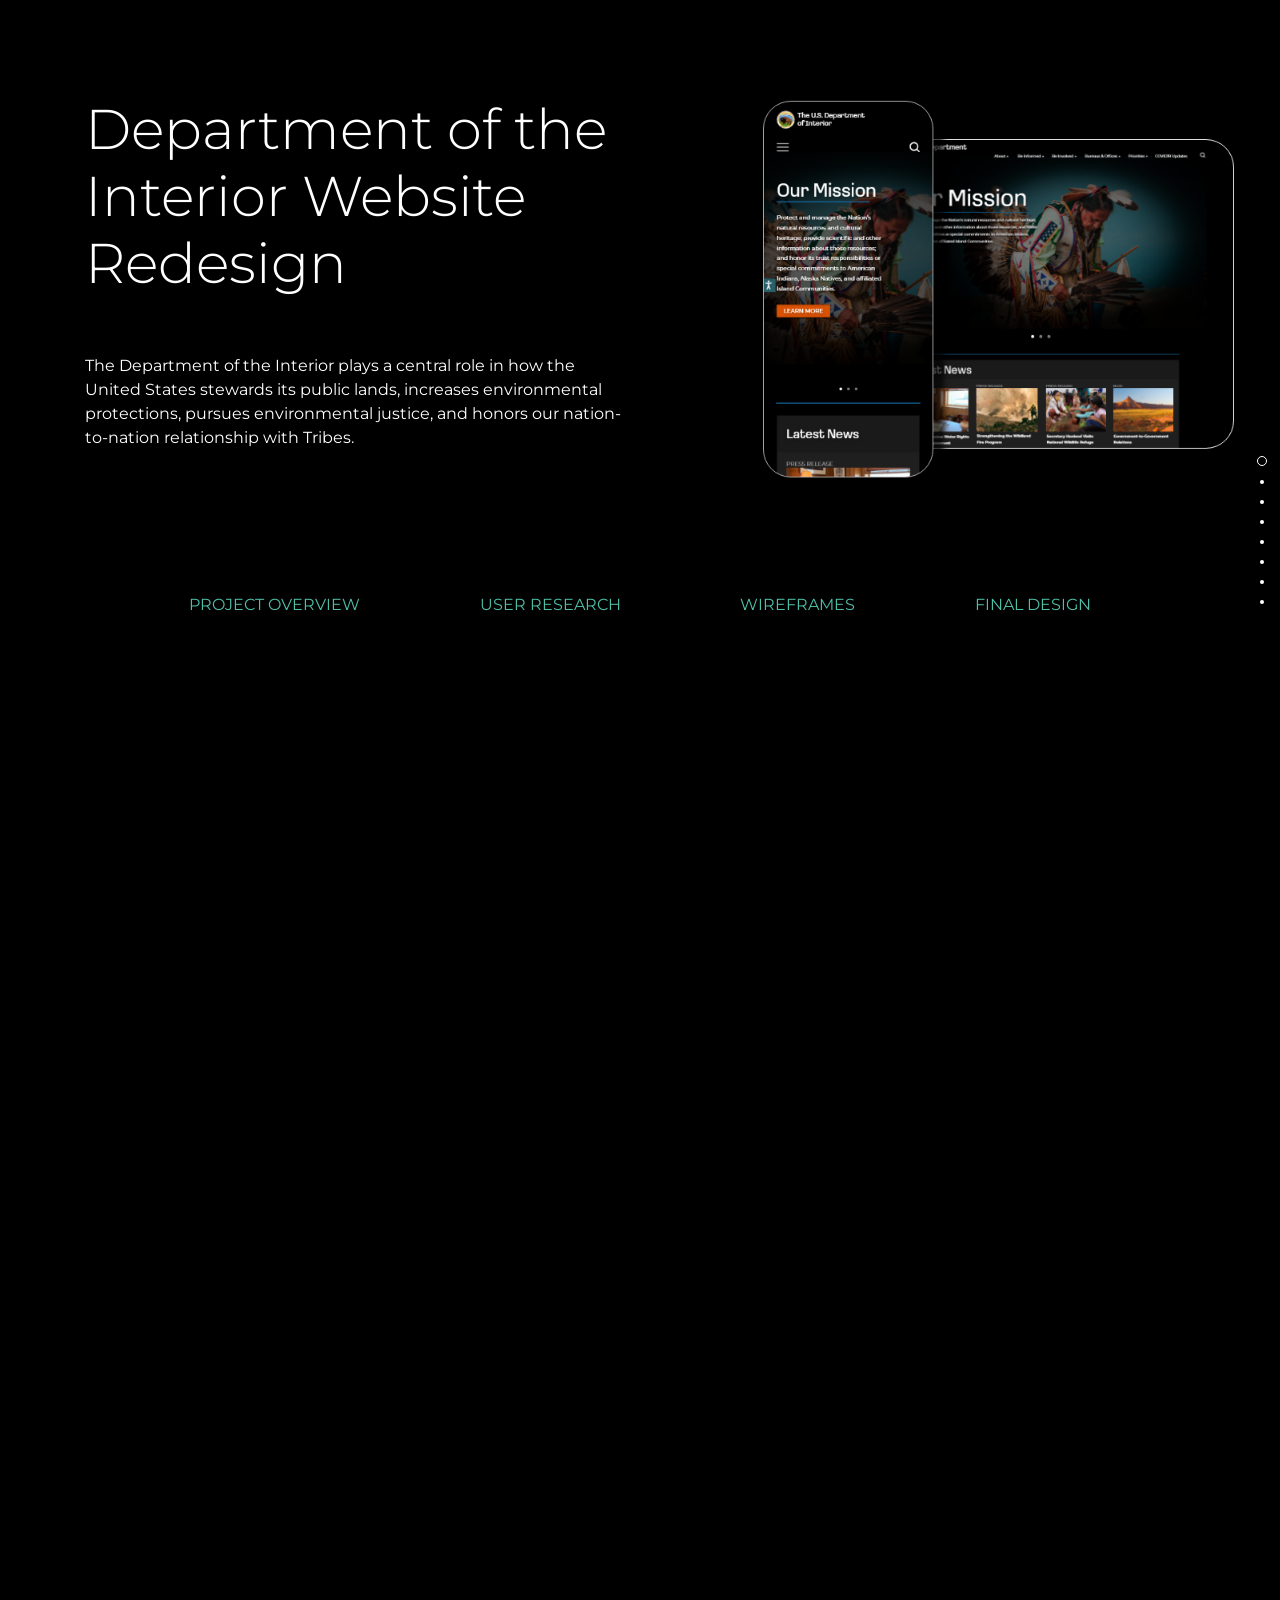
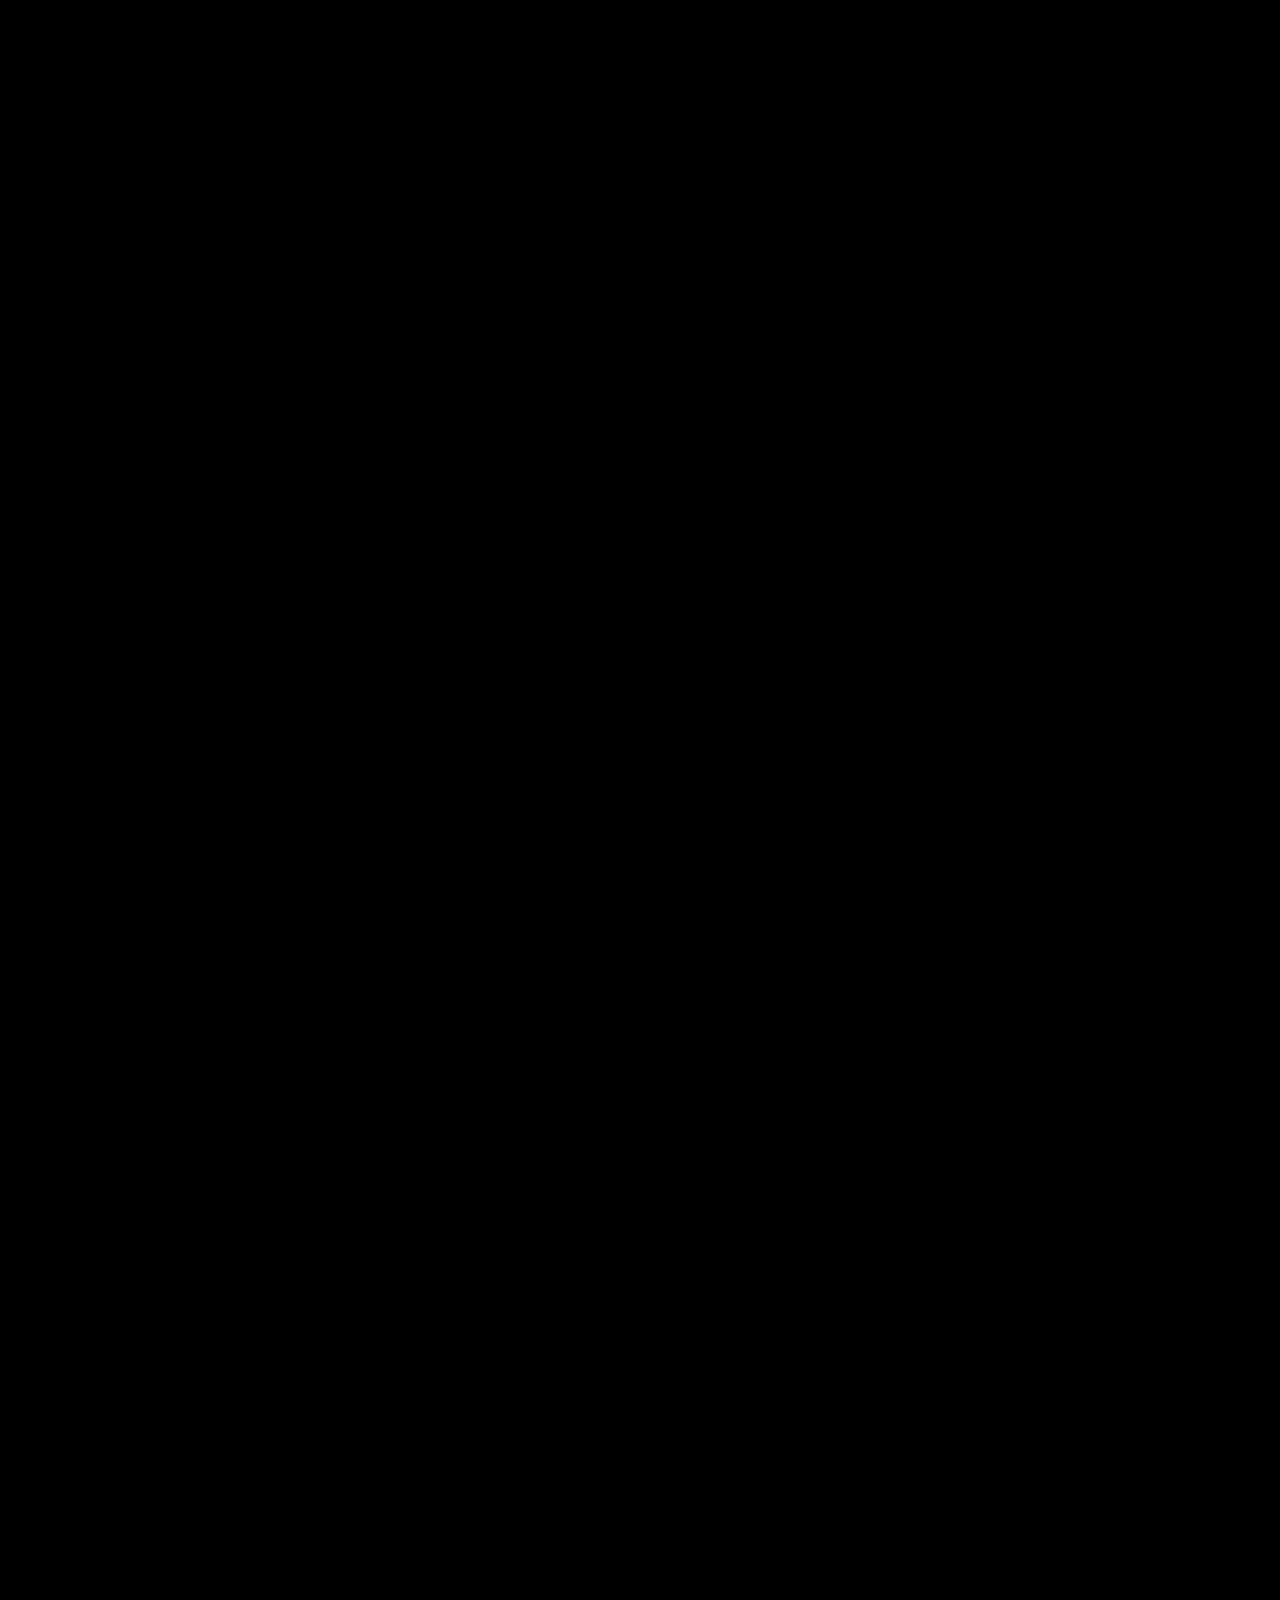
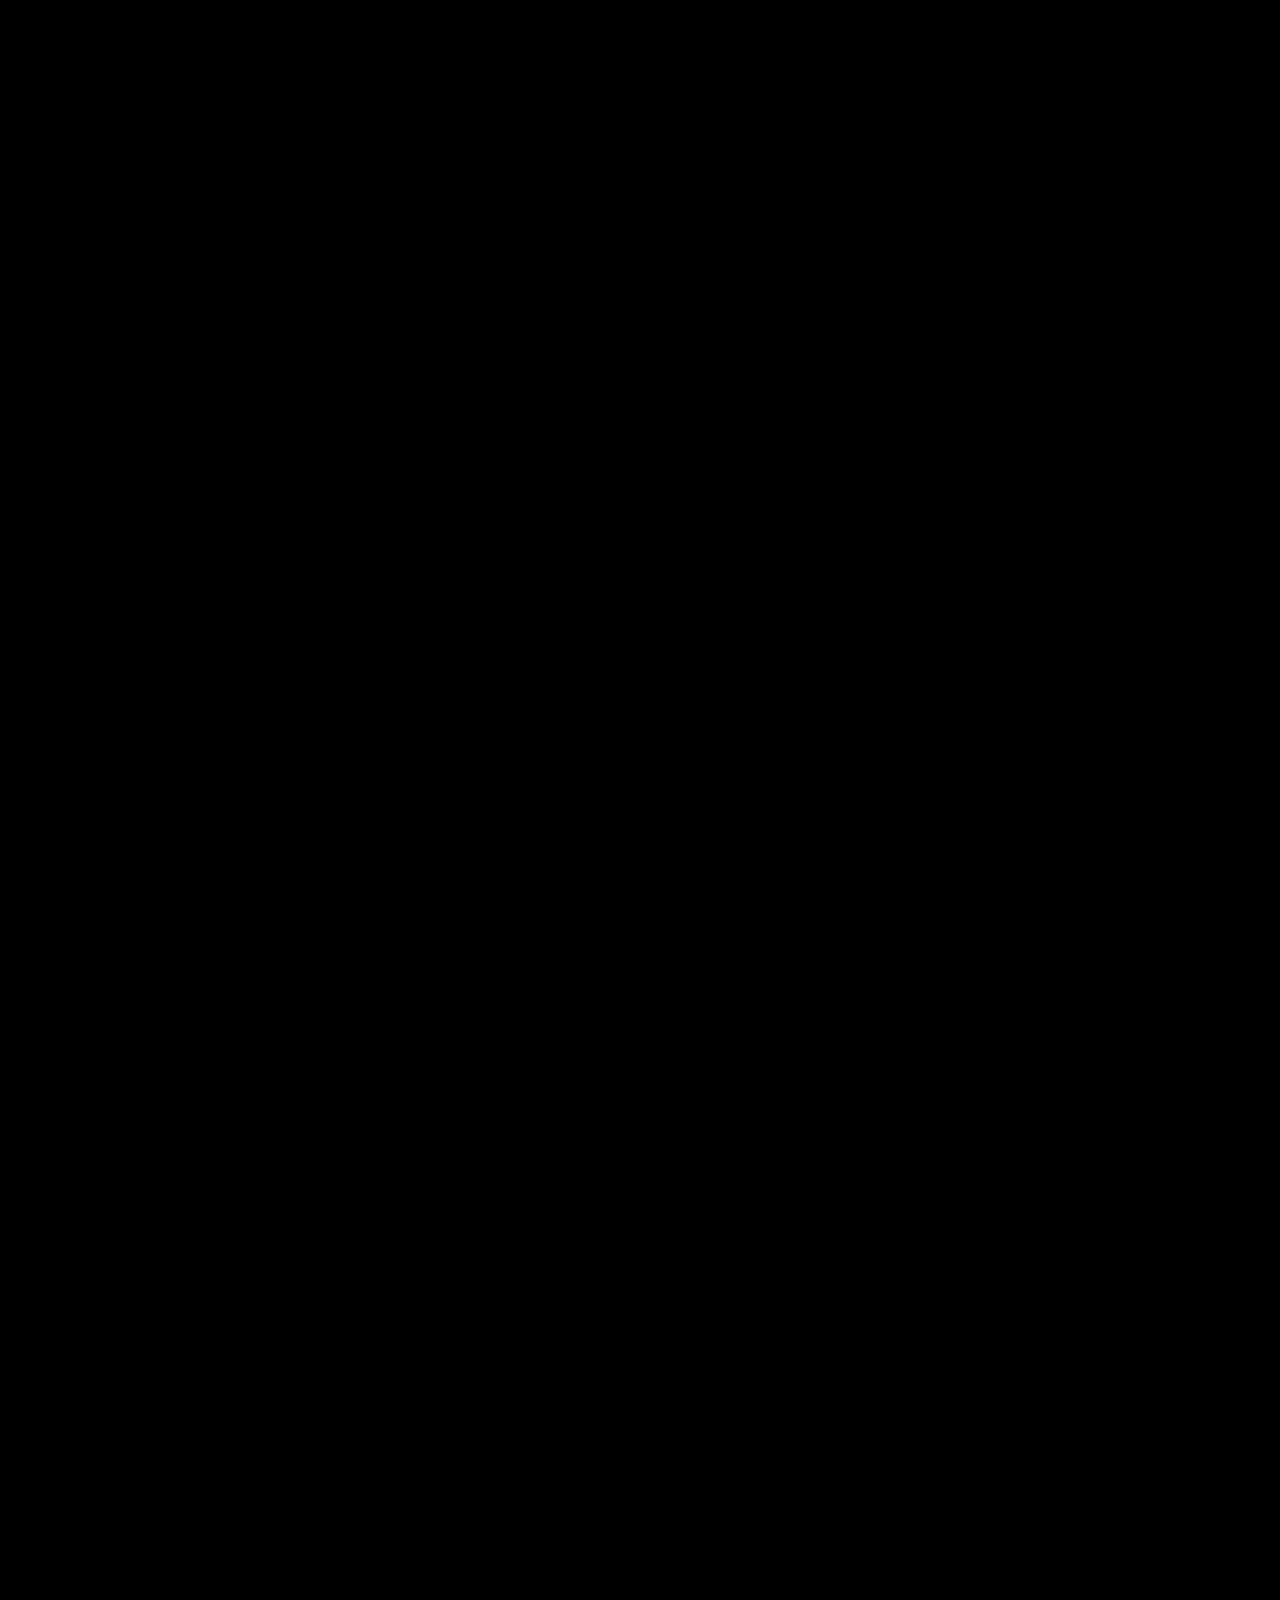
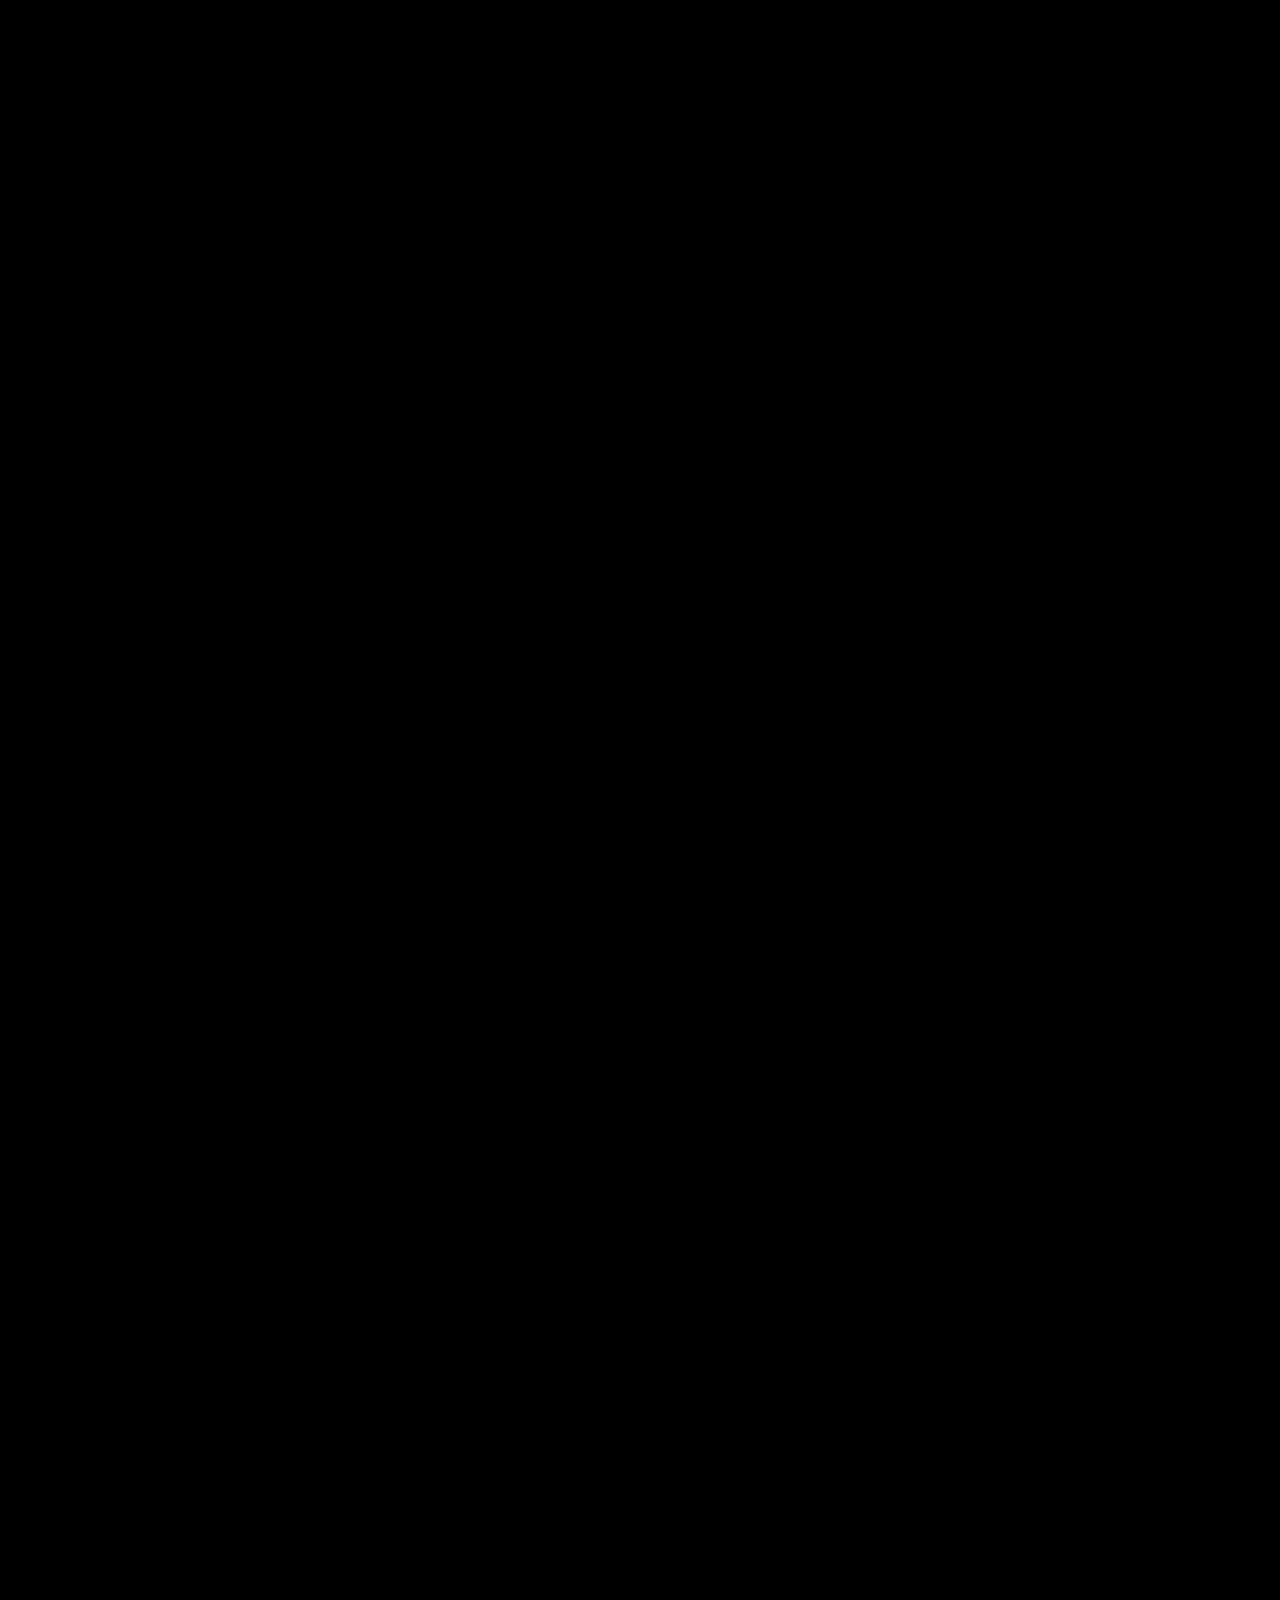
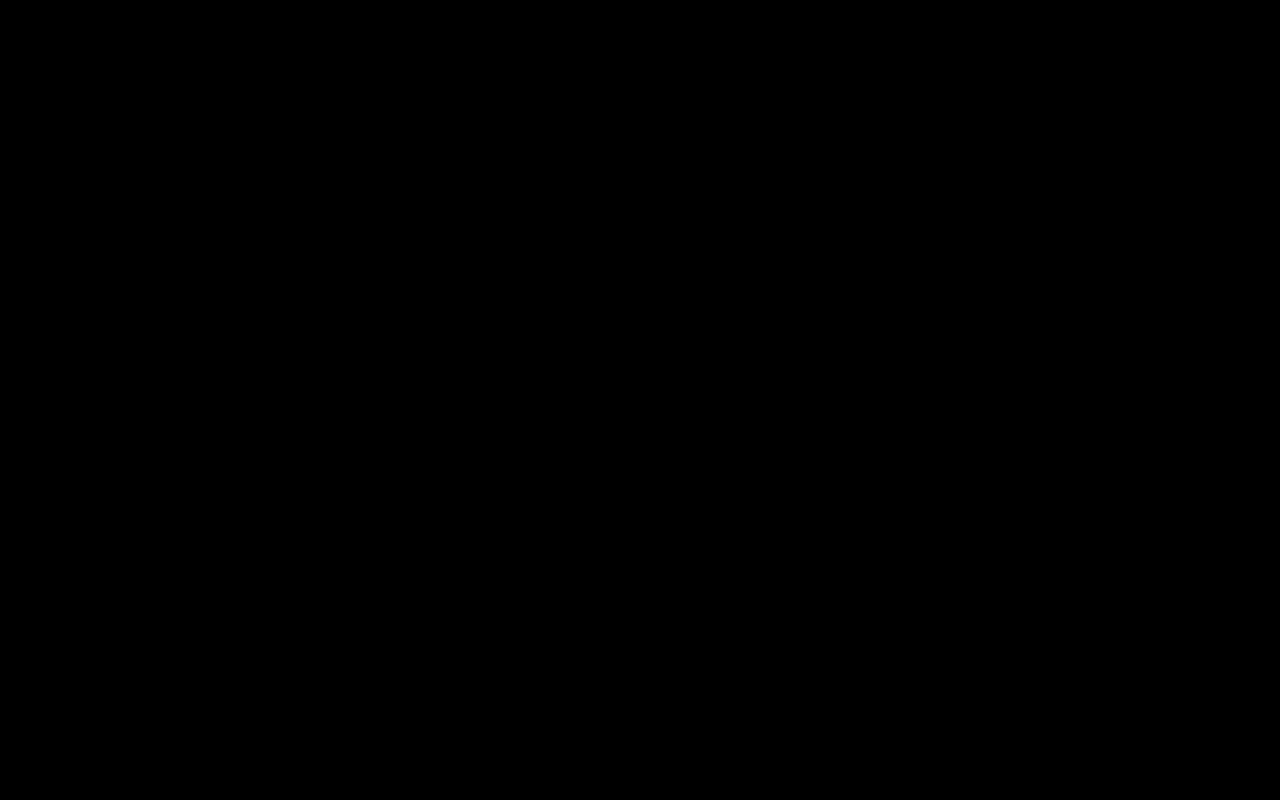
==== commit f0cdd184: "cont" ====
--- a/doi.html
+++ b/doi.html
@@ -47,12 +47,7 @@
               <img src="img/heroproto.png">
             </div>
           </div>
-          <br>
-          <br>
-          <br>
-          <br>
-          <br>
-          <br>
+
           <div>
           <nav class="nav" id="casestudynav">
             <a class="nav-link" href="#pagetitle">PROJECT OVERVIEW</a>
@@ -146,6 +141,7 @@
               <div class="col-lg-6 col-md-6 mb-4">
                 <h4 class="text-uppercase lined lined-compact">User Testing</h4>
                 <p class="text-mted">Before we performed heuristic evaluation, we let 5 users test the website's usability. They were given a randomized set of tasks that involves locating information and button navigation.</p>
+                <i class="person-fill"></i>
               </div>
               <div class="col-lg-6 col-md-6 mb-4">
                 <h4 class="text-uppercase lined lined-compact">Heuristic Evaluation</h4>
@@ -158,20 +154,45 @@
 
       <section>
         <div class ="d-flex h-100 align-items-center">
-          <h4 class="text-uppercase lined lined-compact">What our users said:</h4>
-          <div class="container">
+          <div class="container">
+            <div class="col-lg-12 align-items-center">
+              <header class="mb-5 text-center">
+              <h4 class="text-uppercase lined lined-compact">What our users said:</h4>
+            </header>
+            </div>
             <div class="row">
-              <div class="col-md-4 mb-4">
-                <p class="text-mted">“...the website was easier to navigate compared to other government websites and it wasn’t an eye sore. It took me a minute to click on the right link but easy to find.”</p>
-              </div>
-              <div class="col-md-4 mb-4">
-                <p class="text-mted">“...the volunteer page was a little confusing. I had to scroll all the way down to locate the ‘Volunteer Pass’ when I clicked on Volunteer opportunities.”</p>
-              </div>
-              <div class="col-md-4 mb-4">
-                <p class="text-mted">
-                  “The pictures felt weird, I feel like I am looking at a gallery of stock Nat Geo images”
-                </p>
-              </div>
+                <div class="col-md-4 mb-4">
+              <figure class="text-center">
+                <blockquote class="blockquote">
+                  <p>“...the website was easier to navigate compared to other government websites and it wasn’t an eye sore. It <b>took me a minute</b> to click on the right link but easy to find.”</p>
+                </blockquote>
+                <figcaption class="blockquote-footer">
+                  Eric A.
+                </figcaption>
+              </figure>
+            </div>
+
+            <div class="col-md-4 mb-4">
+              <figure class="text-center">
+                <blockquote class="blockquote">
+                  <p>“...the volunteer page was a <b>little confusing.</b> I had to scroll all the way down to locate the ‘Volunteer Pass’ when I clicked on Volunteer opportunities.”</p>
+                </blockquote>
+                <figcaption class="blockquote-footer">
+                  Alaine J.
+                </figcaption>
+              </figure>
+            </div>
+
+            <div class="col-md-4 mb-4">
+              <figure class="text-center">
+                <blockquote class="blockquote">
+                  <p>“The pictures felt weird, I feel like I am looking at a gallery of stock Nat Geo images”</p>
+                </blockquote>
+                <figcaption class="blockquote-footer">
+                  Leon I.
+                </figcaption>
+              </figure>
+            </div>
               </div>
           </div>
         </div>
--- a/css/style.default.css
+++ b/css/style.default.css
@@ -19,7 +19,7 @@
 }
 
 #heroproto img {
-  height: 90%;
+  height: 80%;
   margin-left: 20%;
 }
 
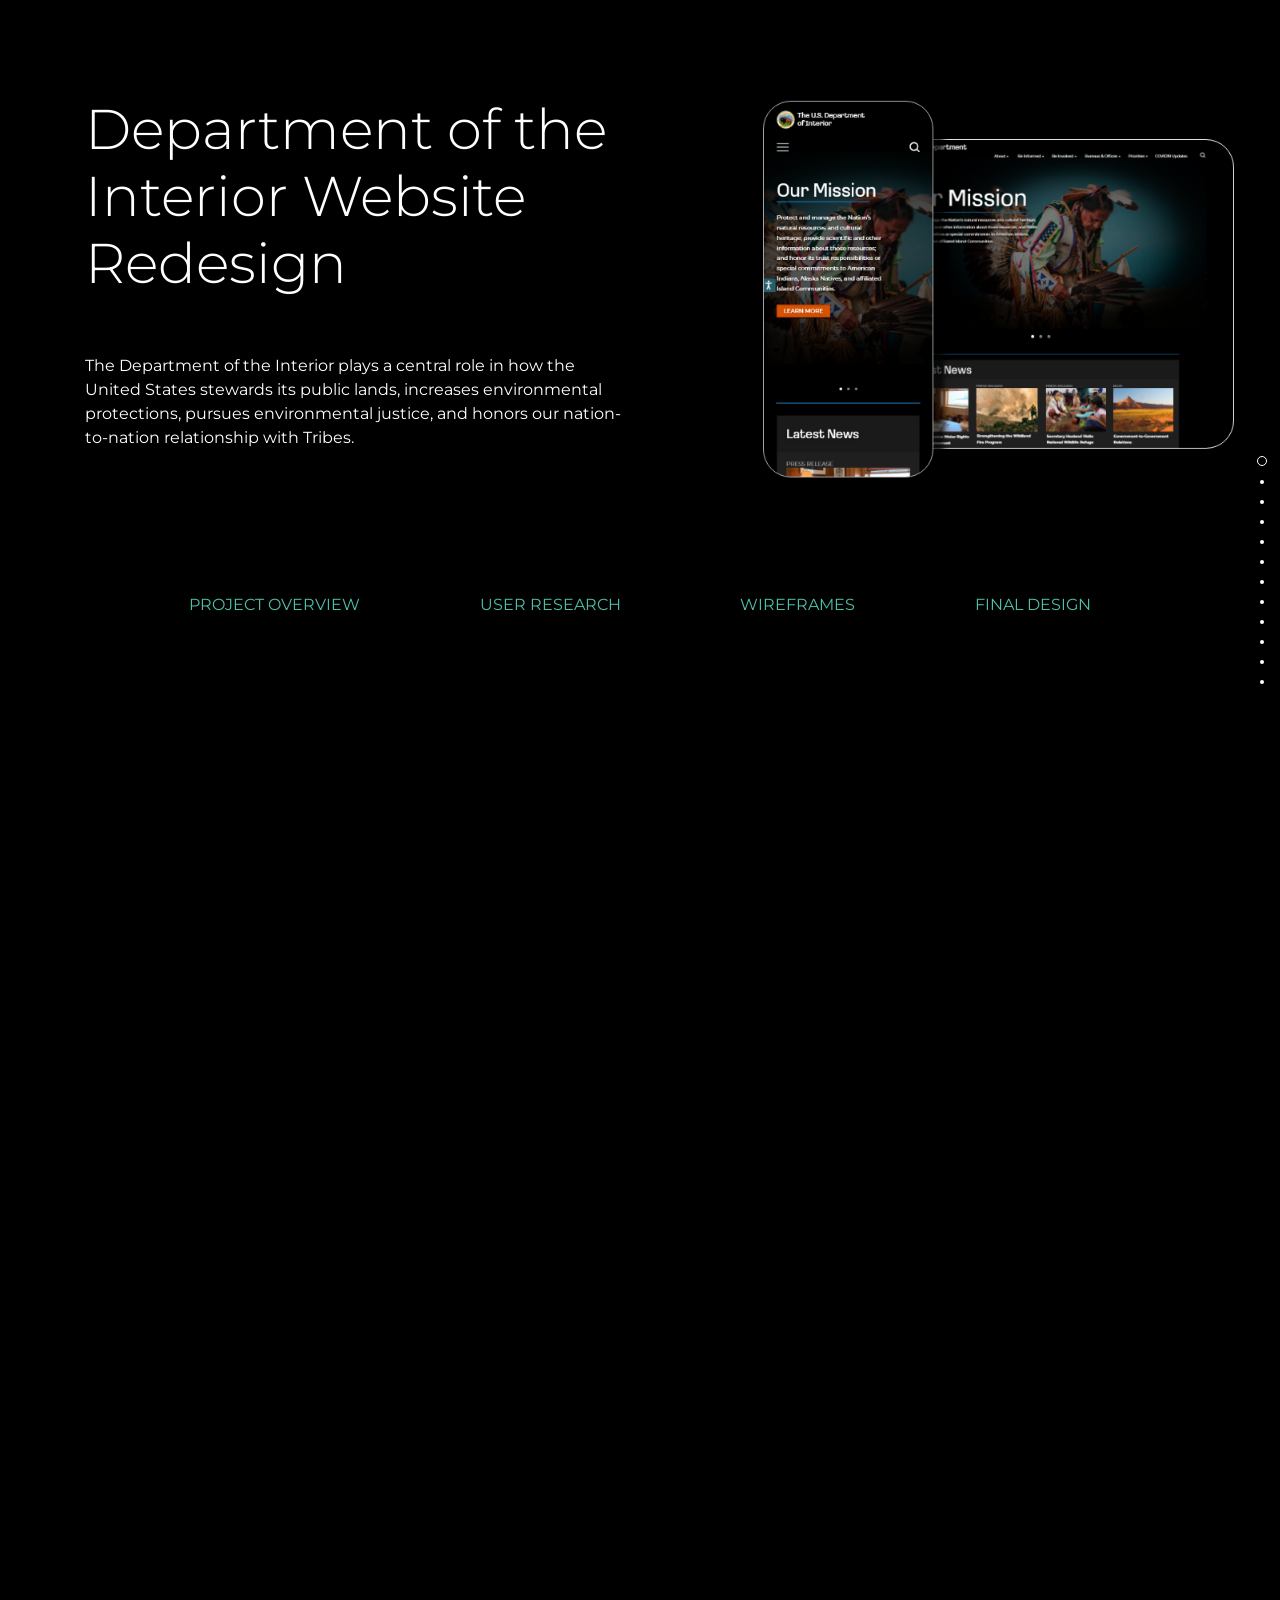
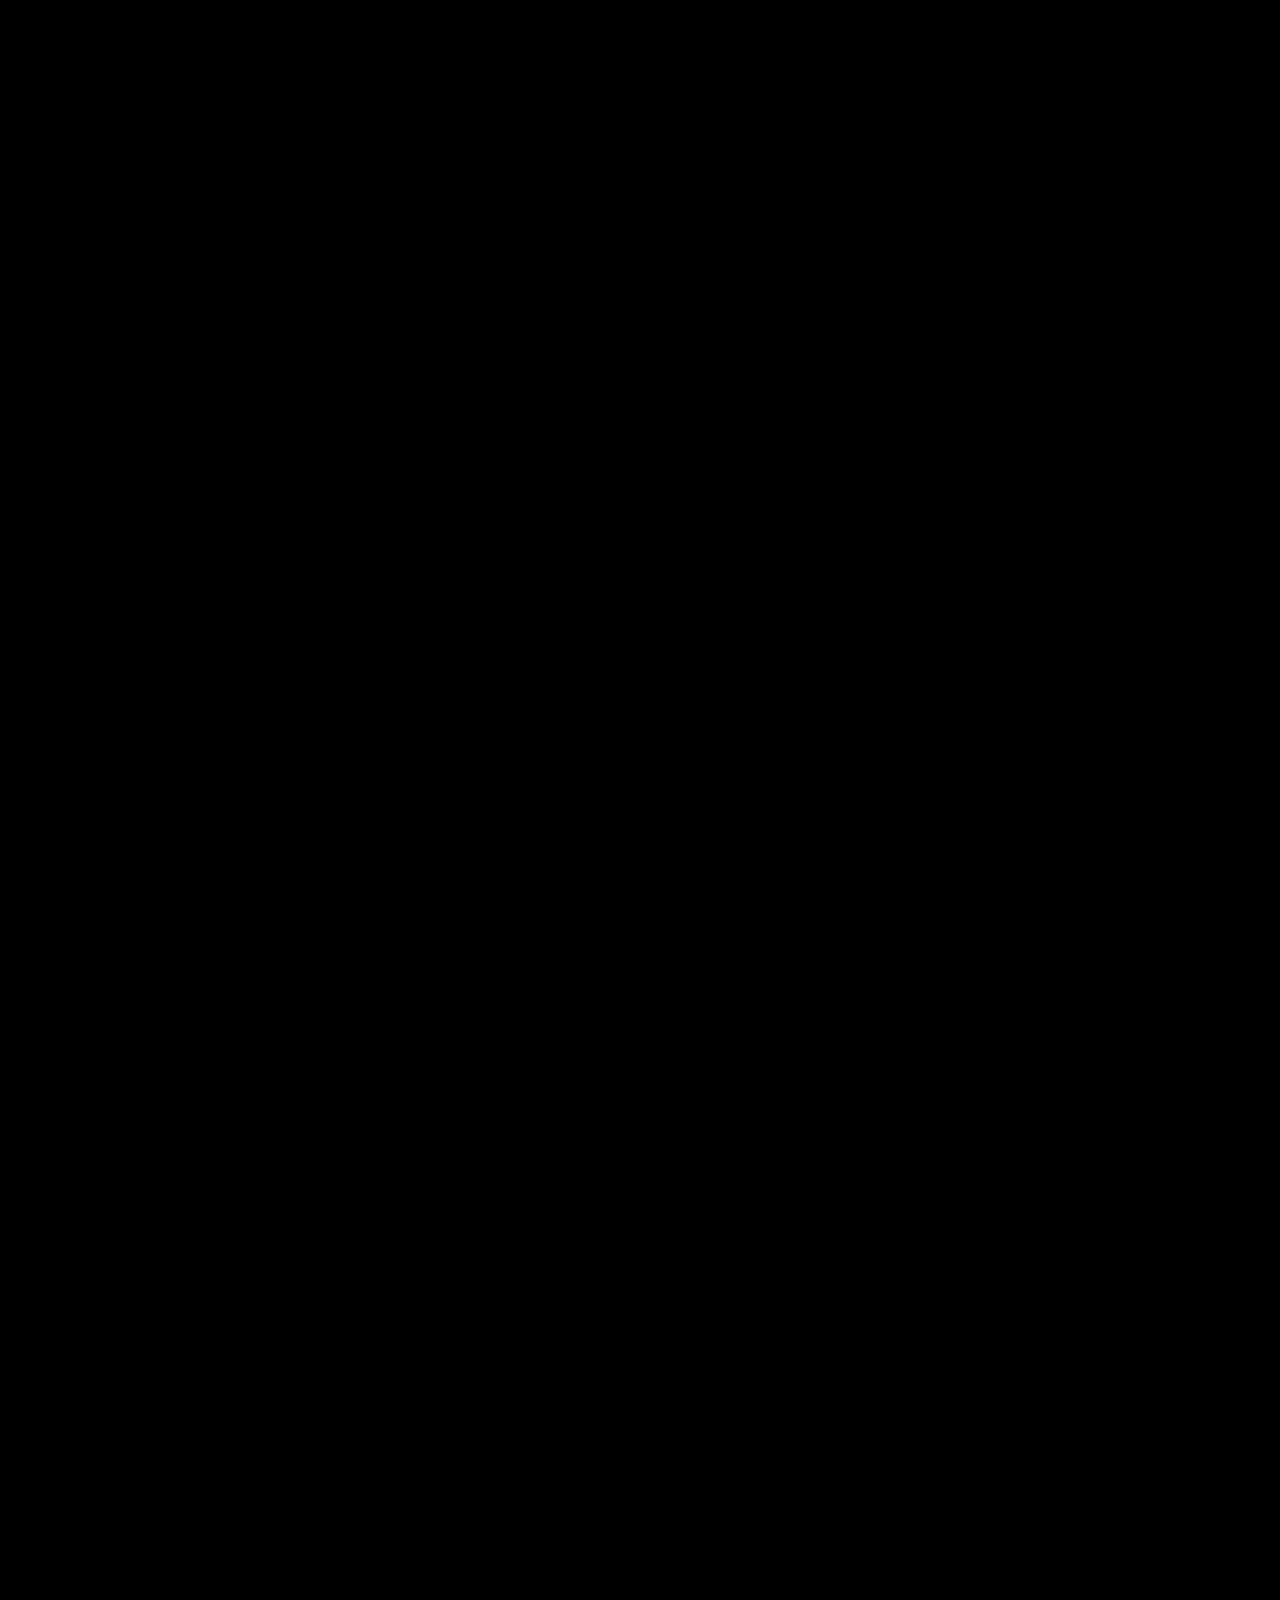
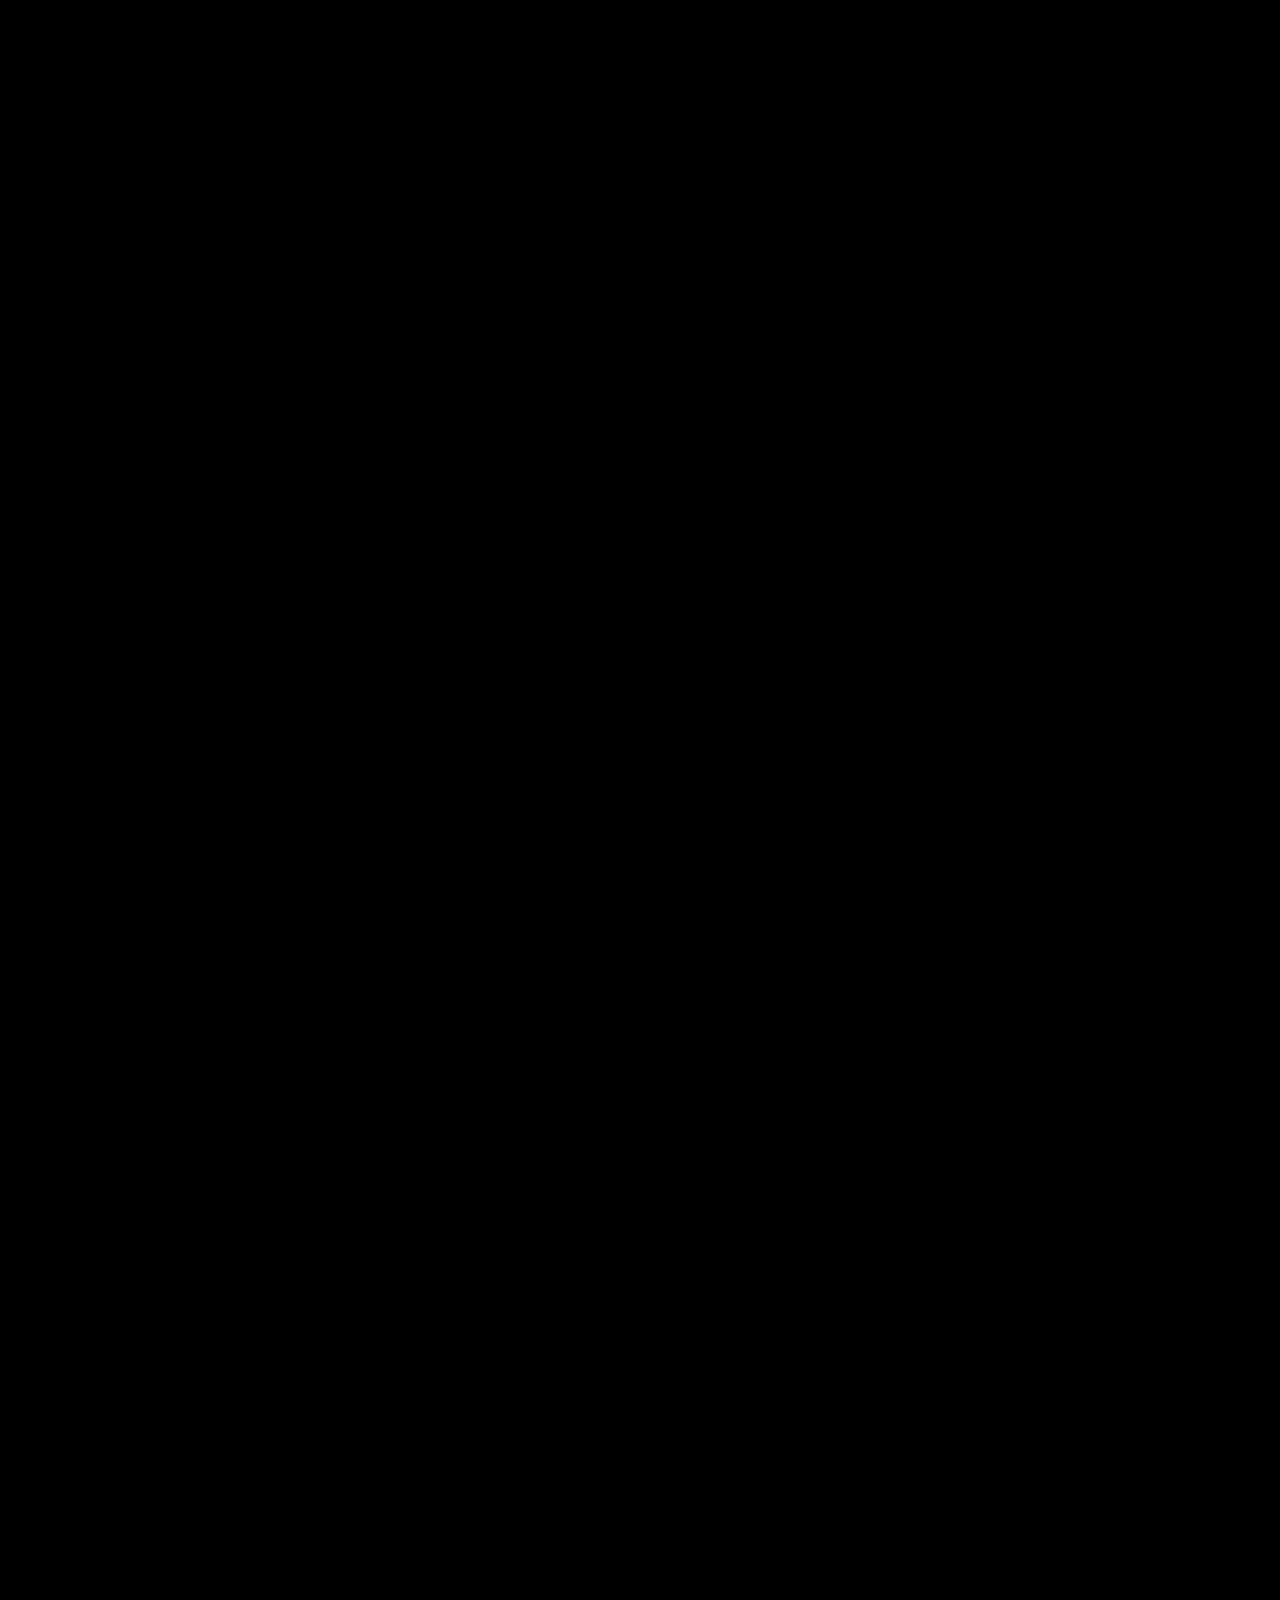
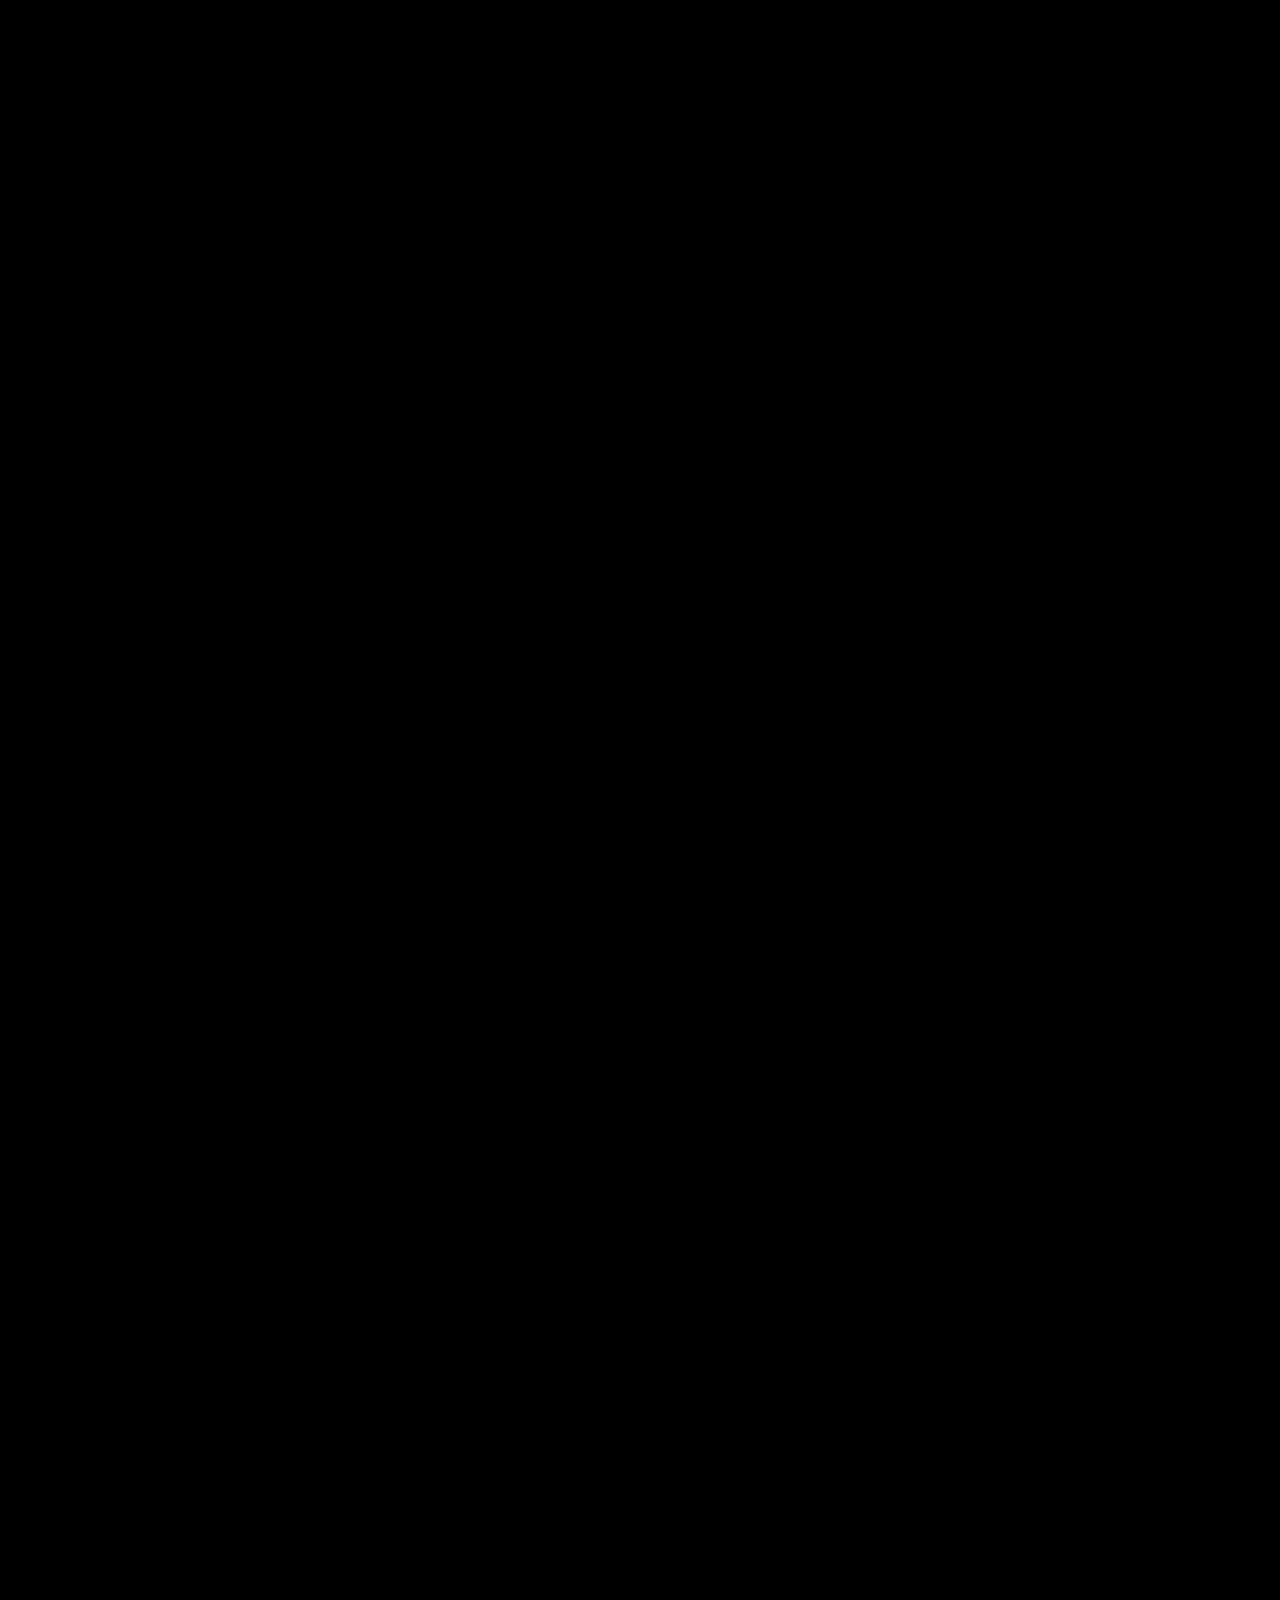
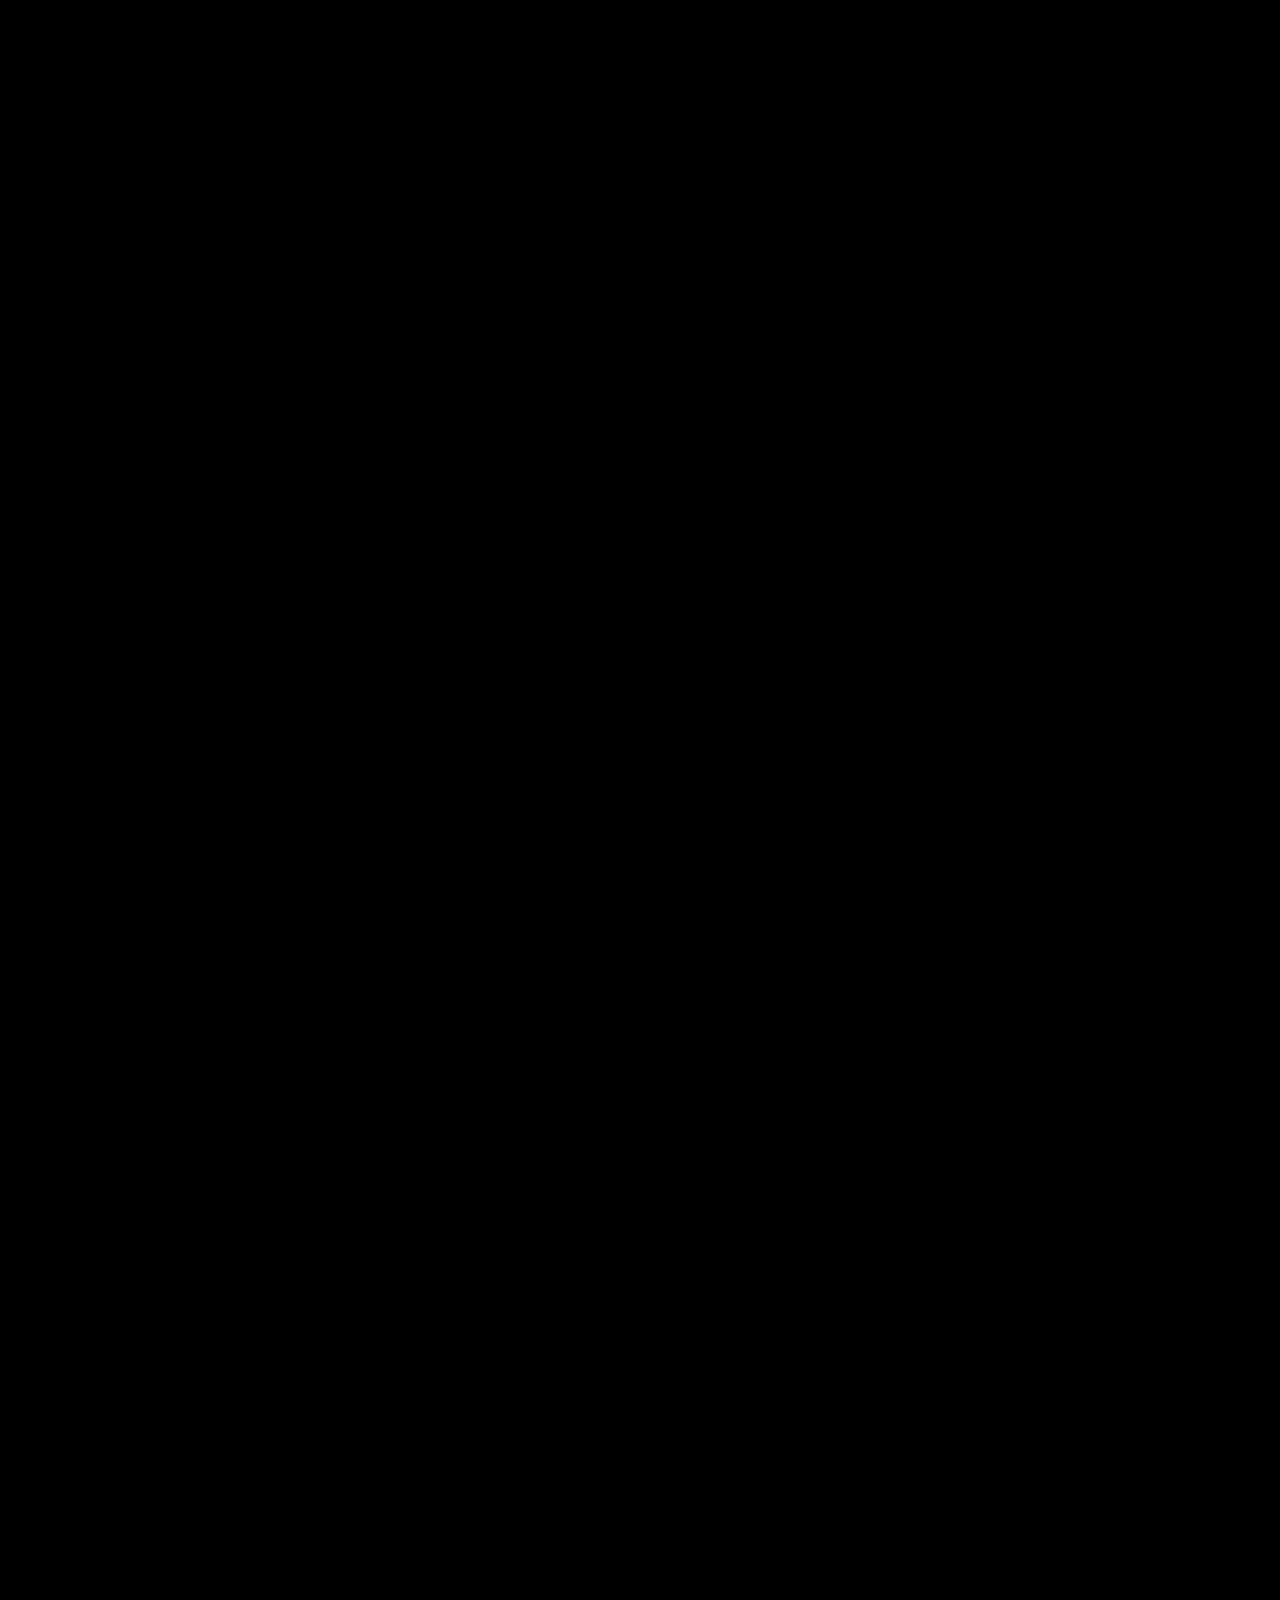
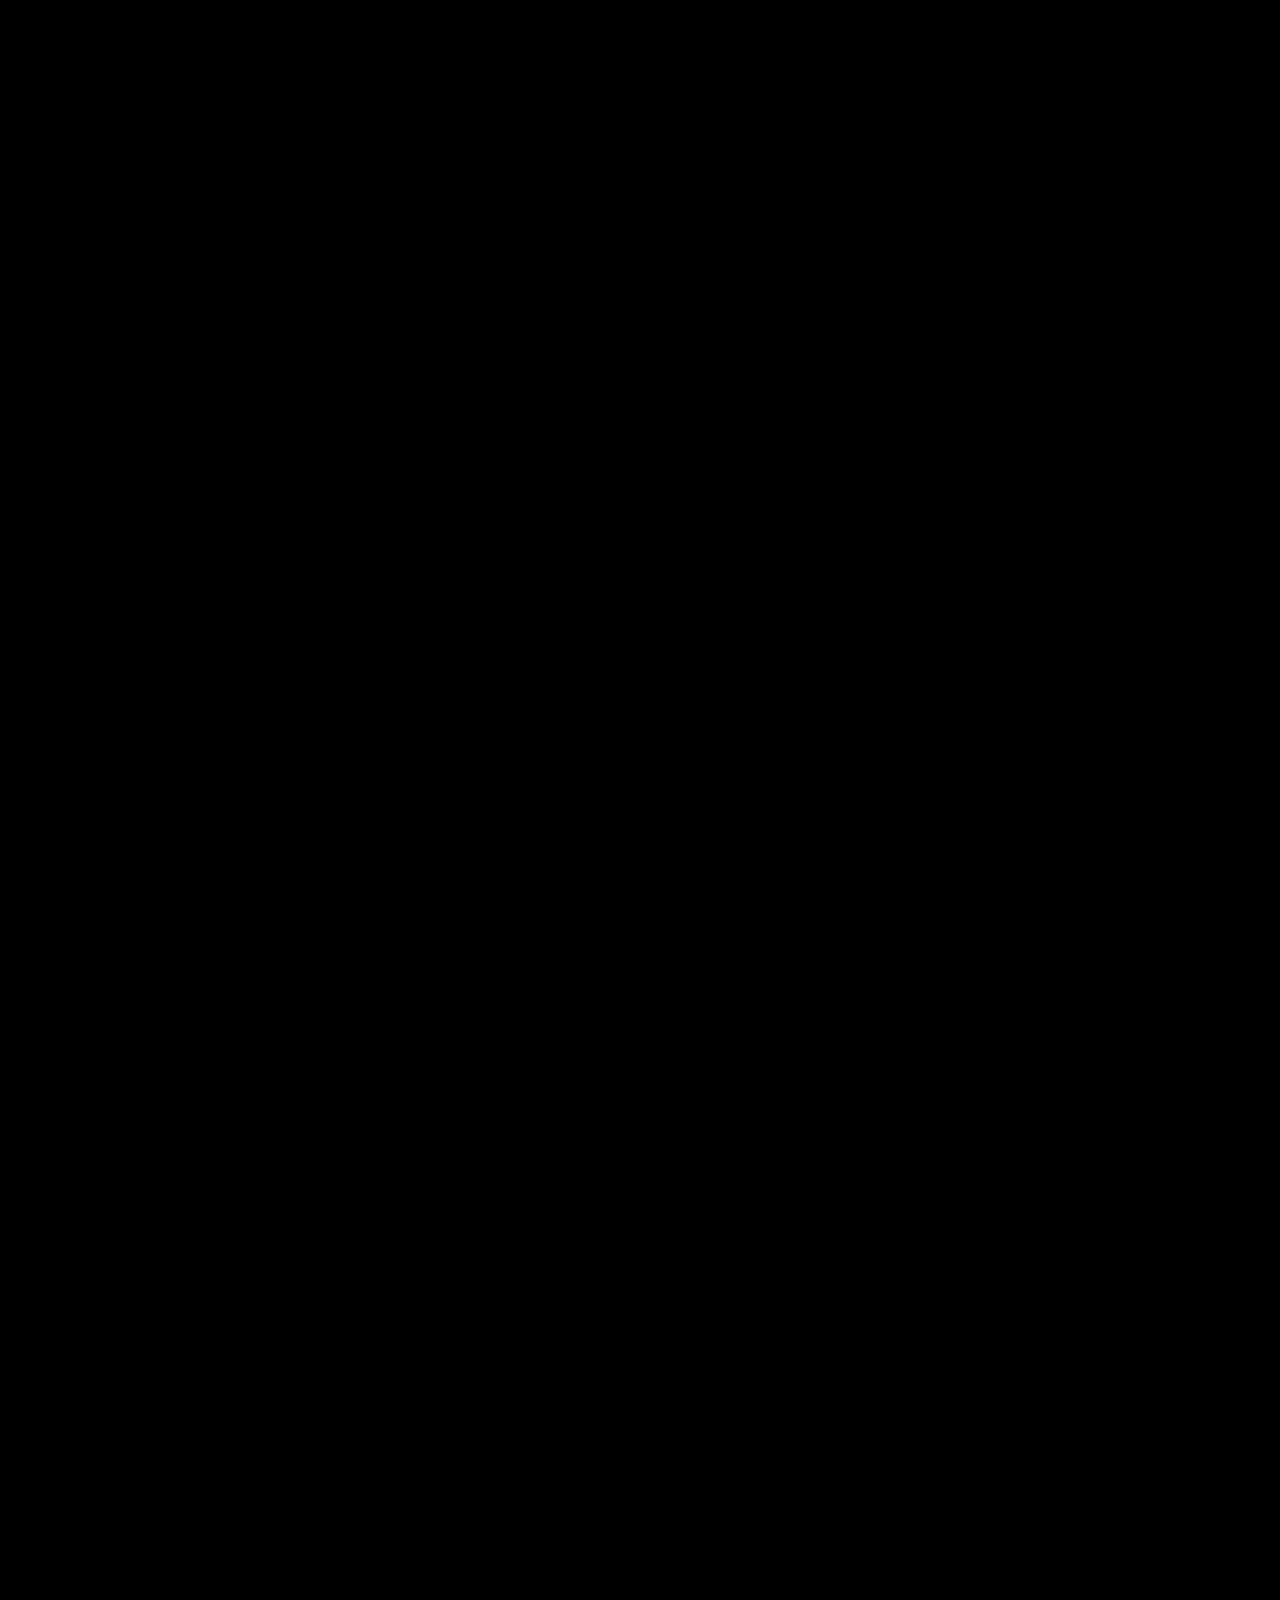
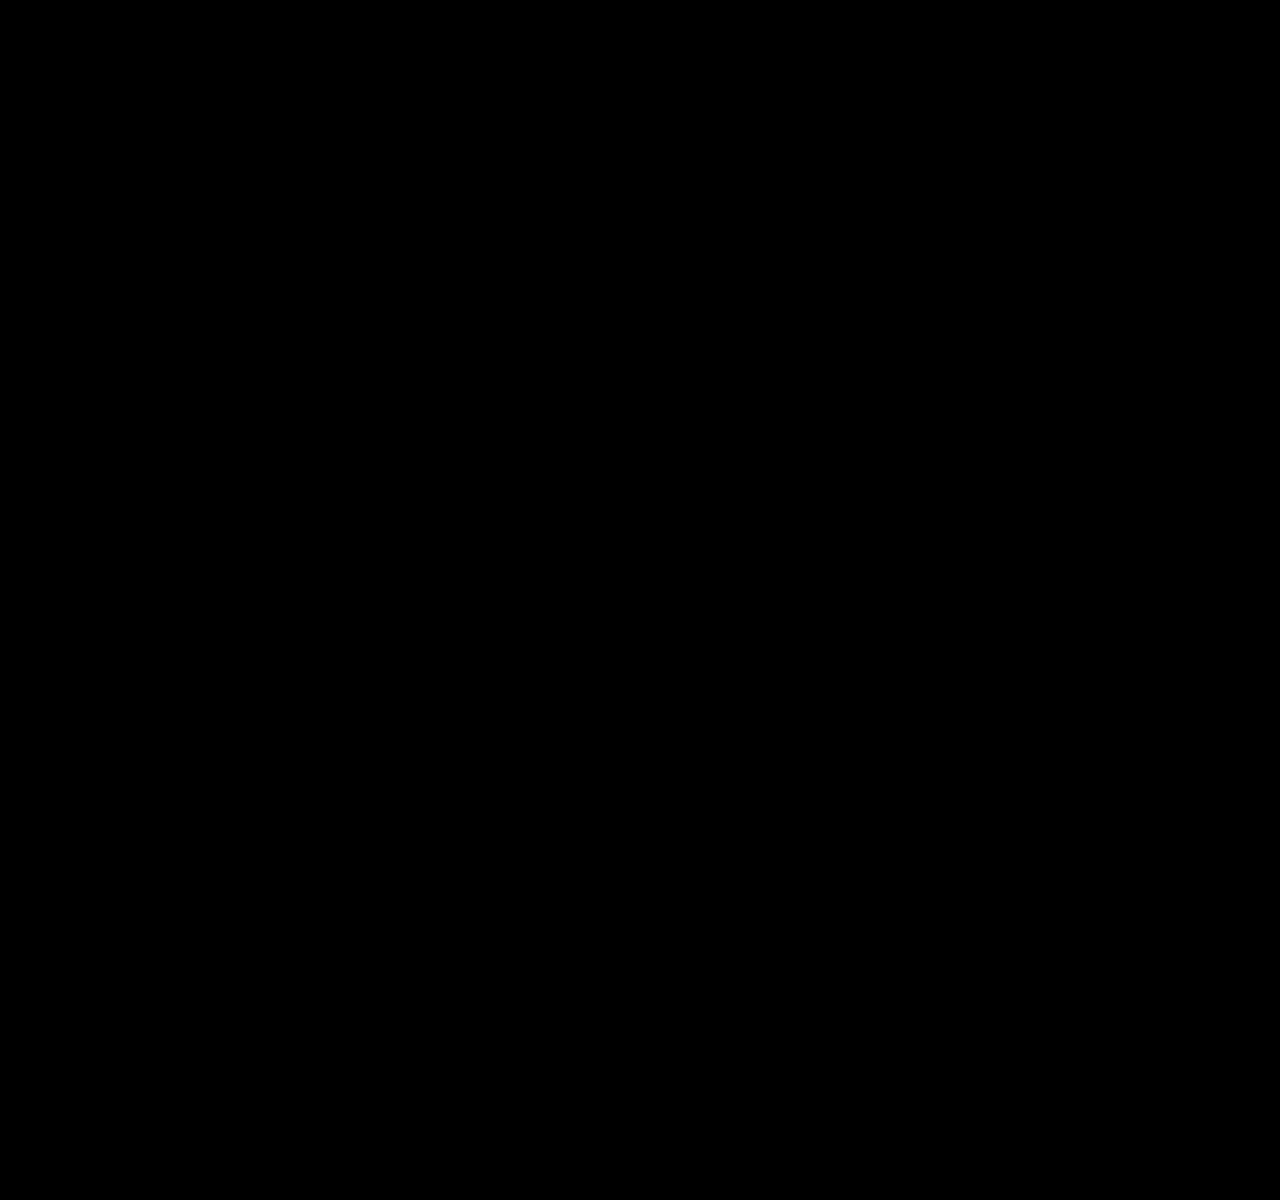
==== commit 42306a85: "cont" ====
--- a/doi.html
+++ b/doi.html
@@ -79,6 +79,7 @@
           </div>
         </div>
       </section>
+
       <section>
         <div class="d-flex h-100 align-items-center">
           <div class="container">
@@ -198,7 +199,139 @@
         </div>
       </section>
 
-
+<!--User Persona-->
+
+<section>
+  <div class="d-flex h-100 align-items-center">
+    <div class="container">
+      <header class="mb-5 text-center">
+        <h2 class="text-uppercase lined">User Persona</h2>
+      </header>
+      <div class="row">
+        <div class="col-sm-4 mb-4" id="userpersonaimg">
+          <img src="img/userpersona.png">
+        </div>
+        <div class="col-sm-4 mb-4">
+          <h4>Robin Ojweda</h4>
+          <p class="text-mted">Age: 33</p>
+          <p class="text-mted">Gender: Female</p>
+          <p class="text-mted">Occupation: Interior Designer</p>
+          <p class="text-mted">Location: Houston, TX</p>
+        </div>
+        <div class="col-sm-4 mb-4">
+          <h4>Behavioral Demographics</h4>
+          <p class="text-mted"> • Cares about affordable living and giving to the community
+            <p class="text-mted"> • Wants everyone to be part of the solution in battling homelessness</p>
+                <p class="text-mted"> • Believes that a huge goal is achievable through teamwork</p>
+                  <p class="text-mted"> • Uses social media as her way of communicating to the world</p>
+        </div>
+      </div>
+      <div class ="row">
+        <div class="col-md-6 mb-4">
+          <h4>Goals</h4>
+          <p class="text-mted">To volunteer in programs that provides shelter for the homeless</p>
+          <p class="text-mted">For non-profit organizations to be transparent about their donations</p>
+        </div>
+        <div class="col-md-6 mb-4">
+          <h4>Frustrations</h4>
+          <p class="text-mted">Feels frustrated when the donations are not going where it's intended</p>
+          <p class="text-mted">Feels defeated when she cannot find what she is looking for in a website</p>
+        </div>
+      </div>
+    </div>
+  </div>
+</section>
+
+<!--Empathy Map-->
+<section>
+  <div class="d-flex h-100 align-items-center">
+    <div class="container">
+      <header class="mb-5 text-center">
+        <h2 class="text-uppercase lined">Empathy Map</h2>
+      </header>
+  <div class="row">
+    <div class="col-sm-4 mb-4">
+      <h4>Say</h4>
+      <p class="text-mted">I wish people would care more about the land preservation issues.</p>
+      <p class="text-mted"> I like researching directly on the government's website since it's accurate information, however, most of the time, it's outdated.   
+      </p>
+      
+    </div>
+    <div class="col-sm-4 mb-4" id="empathymappersona"><h4>Do</h4>
+      <p class="text-mted">Only click what they want to see</p>
+      <p class="text-mted"> Immediately leaves website if they can't find what they're looking for</p>
+        <img src="img/empathymappersona.png">
+    </div>
+    <div class="col-sm-4 mb-4">
+      <h4>Feel</h4>
+      <p class="text-mted">
+      The media feels really outdated and it makes me feel boring when searching the website.</p>
+      <p class="text-mted"></p> The colors makes me feel warm and I love the contrast it provides.</p>
+      <p class="text-mted"></p> The navigation is confusing and it makes it seem like everything is out of place.
+    </p></div>
+  </div>
+  <div class="row">
+    <div class="col-sm-4 mb-4">
+      <h4>Think</h4>
+    <p class="text-mted">"It’s great that we have a body of government that focuses on Native land preservation."</p>
+      <p class="text-mted"> "The government needs to heavily consider the design of their websites"
+    </p>
+  </div>
+    <div class="col-sm-4 mb-4"><h4>Pain</h4>
+      <p class="text-mted">Frustrated when I dont know where donations go </p>
+        <p class="text-mted">The whole website feels like a textbook and cannot find what I am looking for.</p>
+    </p></div>
+    <div class="col-sm-4 mb-4"><h4>Gain</h4>
+      <p class="text-mted">Updating the website by adding a few updated graphic elements will improve it.</p>
+      <p class="text-mted">"I wish the organizations are actually utilizing social media for an expanded outreach."</p>
+    </p></div>
+  </div>
+</div>
+</div>
+</section>
+
+<!--Wireframes and Usability Testing-->
+<section>
+  <header class="mb-5 text-center">
+    <h2 class="text-uppercase lined">Wireframes and Usability Testing</h2>
+  </header>
+  <div class="d-flex h-100 align-items-center">
+  <div class="container">
+    <div class="row">
+      <div class="col-lg-6 mb-4" id="desktopwireframe">
+        <h4>Version 1</h4>
+        <img src="img/desktopwireframev1.png">
+        <p class="text-mted">Our team has decided to base our initial design from the original layout and play with different elements. We like the big hero space aspect of the original layout so we decided to keep that and tweak it a little bit. </p>
+          <p class="text-mted">Based on our research, we found out that users did not really know who Department of the Interior is. Hence, we designed our hero space to contain a carousel that will allow users to browse through the organization's core values.</p>
+      </div>
+      <div class="col-lg-6 mb-4" id="desktopwireframe">
+        <h4>Version 2</h4>
+        <img src="img/desktopwireframev2.png">
+        <p class="text-mted">We decided to test our initial wireframe and we have received feedback that it looked too similar with the current layout. So we have designed the hero space to include a bigger image and for the hero text to be aligned in the center which we feel would draw attention to the user.</p>
+      </div>
+    </div>
+  </div>
+</div>
+</section>
+
+<section>
+  <div class="d-flex h-100 align-items-center">
+    <div class="container">
+      <div class="row">
+        <div class="col-lg-12 mb-4"  id="desktopv3">
+          <h4>Version 3</h4>
+          <img src="img/desktopwireframev3.png">
+          <p class="text-mted">Further iteration was required and a usability testing was performed with 7 users.
+            We were inspired by the NASA website design and we decided to incorporate those elements in our redesign.We decided to opt to a hero space with a statement image that takes up majority of the space,huge text, and make the call-to-action button pop by using a bright color that is not too distracting.</p>
+            
+            <p class="text-mted">  All 7 users tested both desktop and mobile wireframes and each user was given the goals of exploring the navigation menu, and navigating to specific articles. </p>
+        </div>
+      </div>
+    </div>
+    </div>
+</section>
+
+<!--Contact Page-->
       <section>
         <div class="d-flex h-100 align-items-center">
           <div class="container">
@@ -255,8 +388,6 @@
       </section>
     </div>
 
-
-
     <!-- JavaScript files-->
     <script src="vendor/jquery/jquery.min.js"></script>
     <script src="vendor/bootstrap/js/bootstrap.bundle.min.js"></script>
--- a/css/style.default.css
+++ b/css/style.default.css
@@ -2096,4 +2096,28 @@
 
 .image__overlay:hover{
   opacity: 1;
+}
+
+#userpersonaimg img{
+  height: 15rem;
+}
+
+#empathymappersona img{
+  height: 15rem;
+}
+
+#desktopwireframe img{
+  height: 15rem;
+  display: block;
+  align-items: center;
+  margin: auto;
+  padding: 1%;
+}
+
+#desktopv3 img {
+  height: 30rem;
+  display: block;
+  align-items: center;
+  margin: auto;
+  padding: 1%;
 }
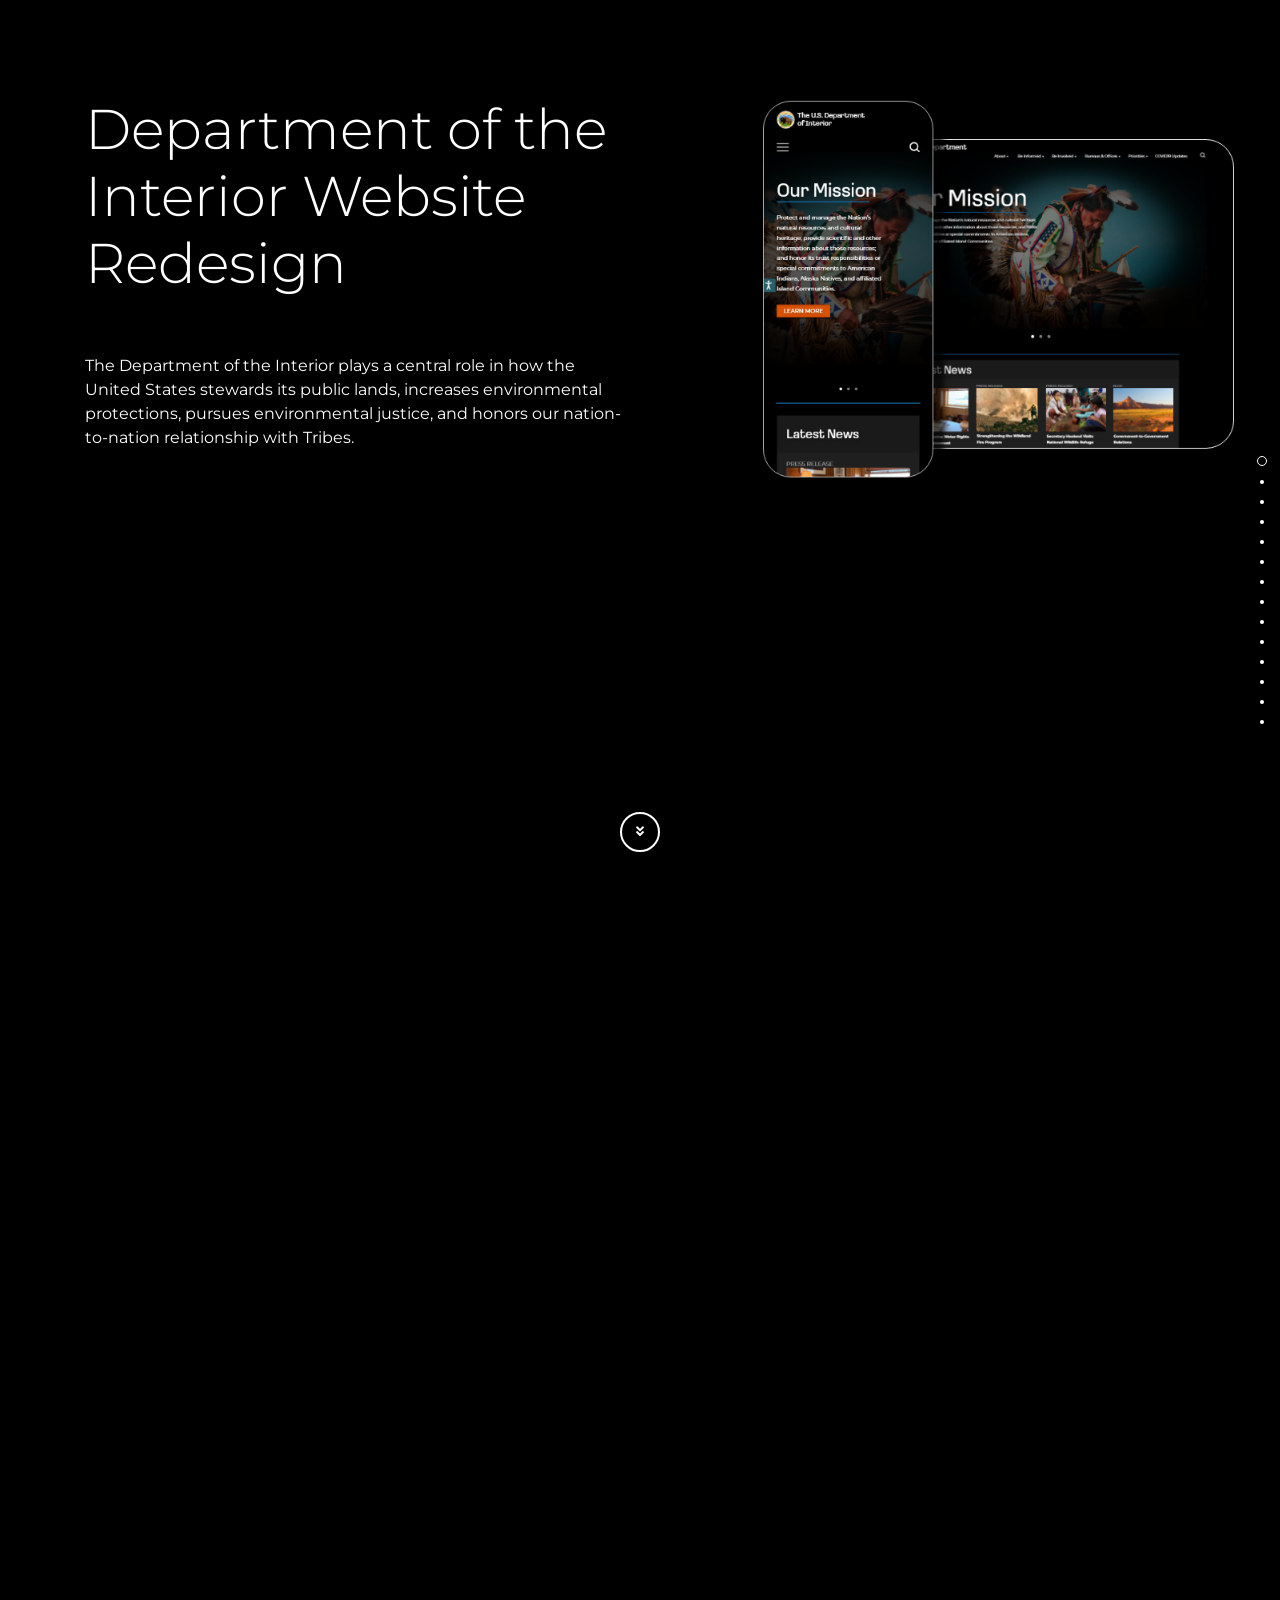
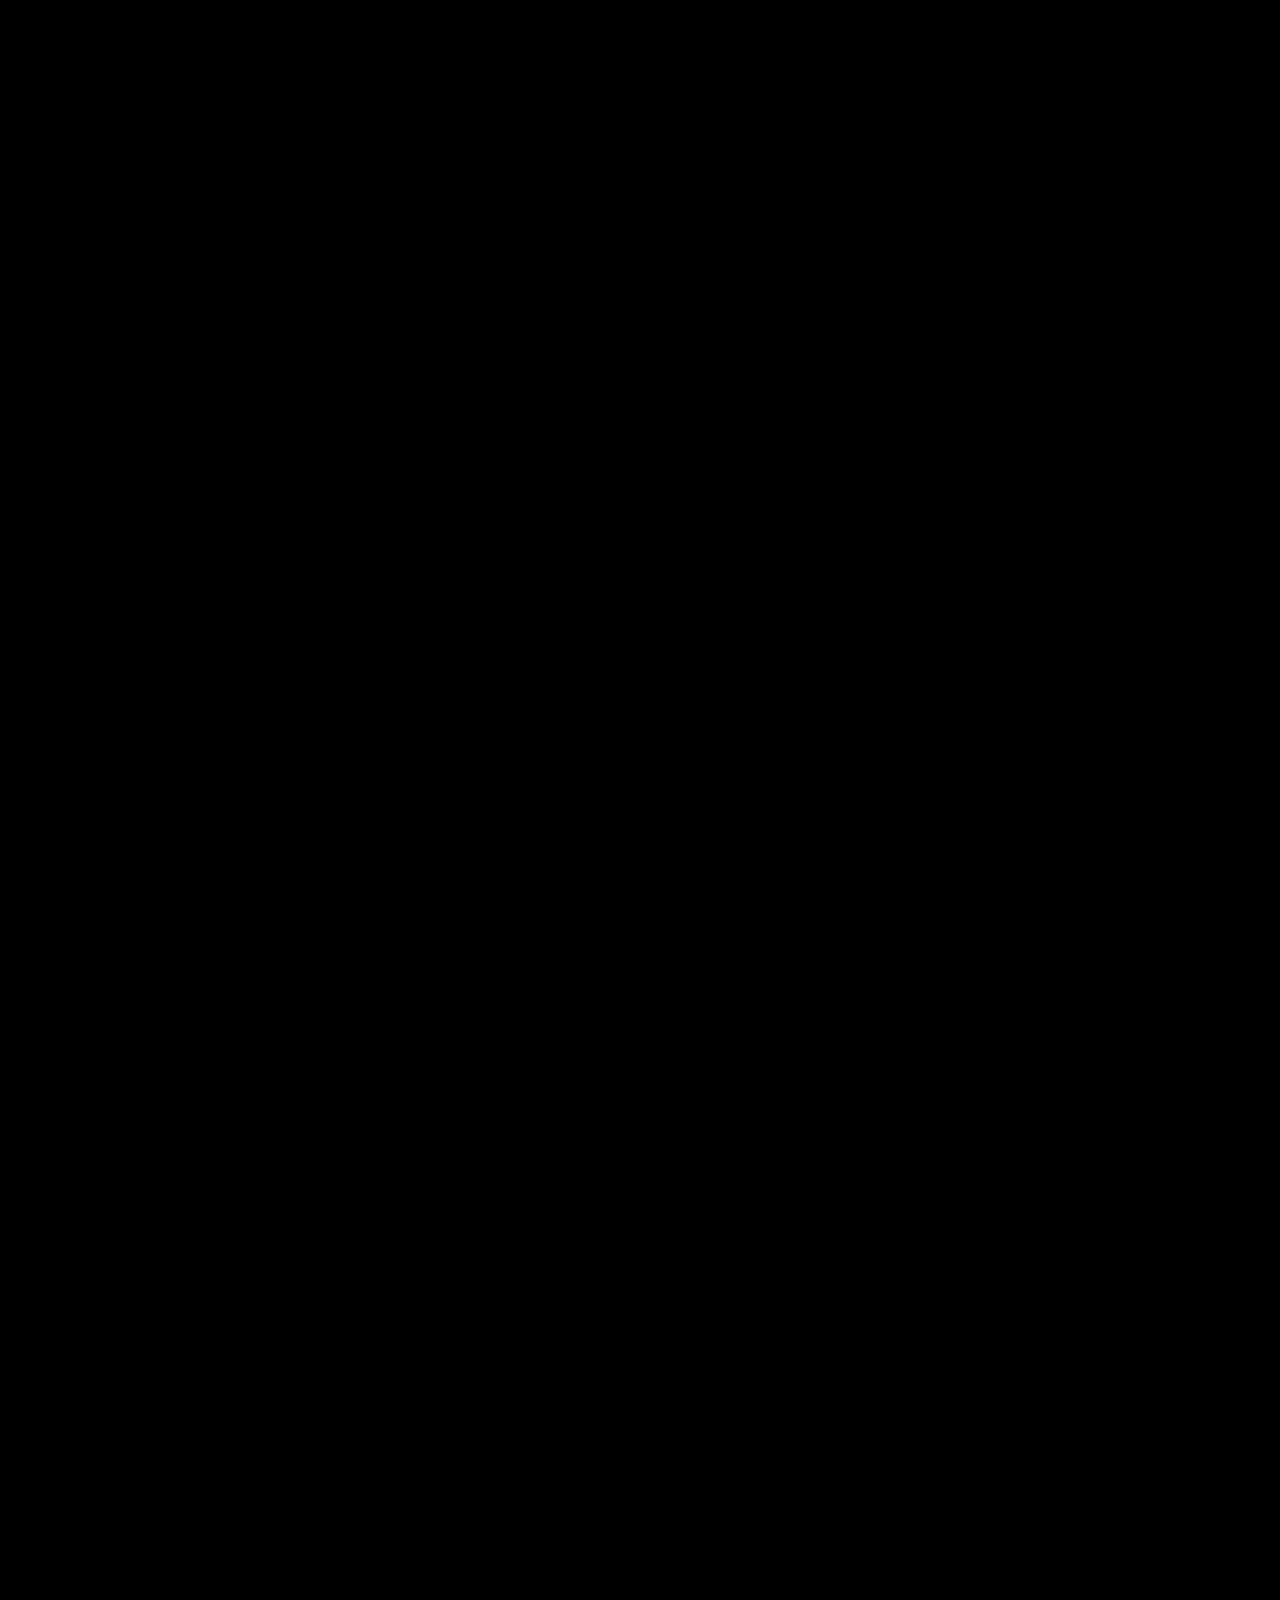
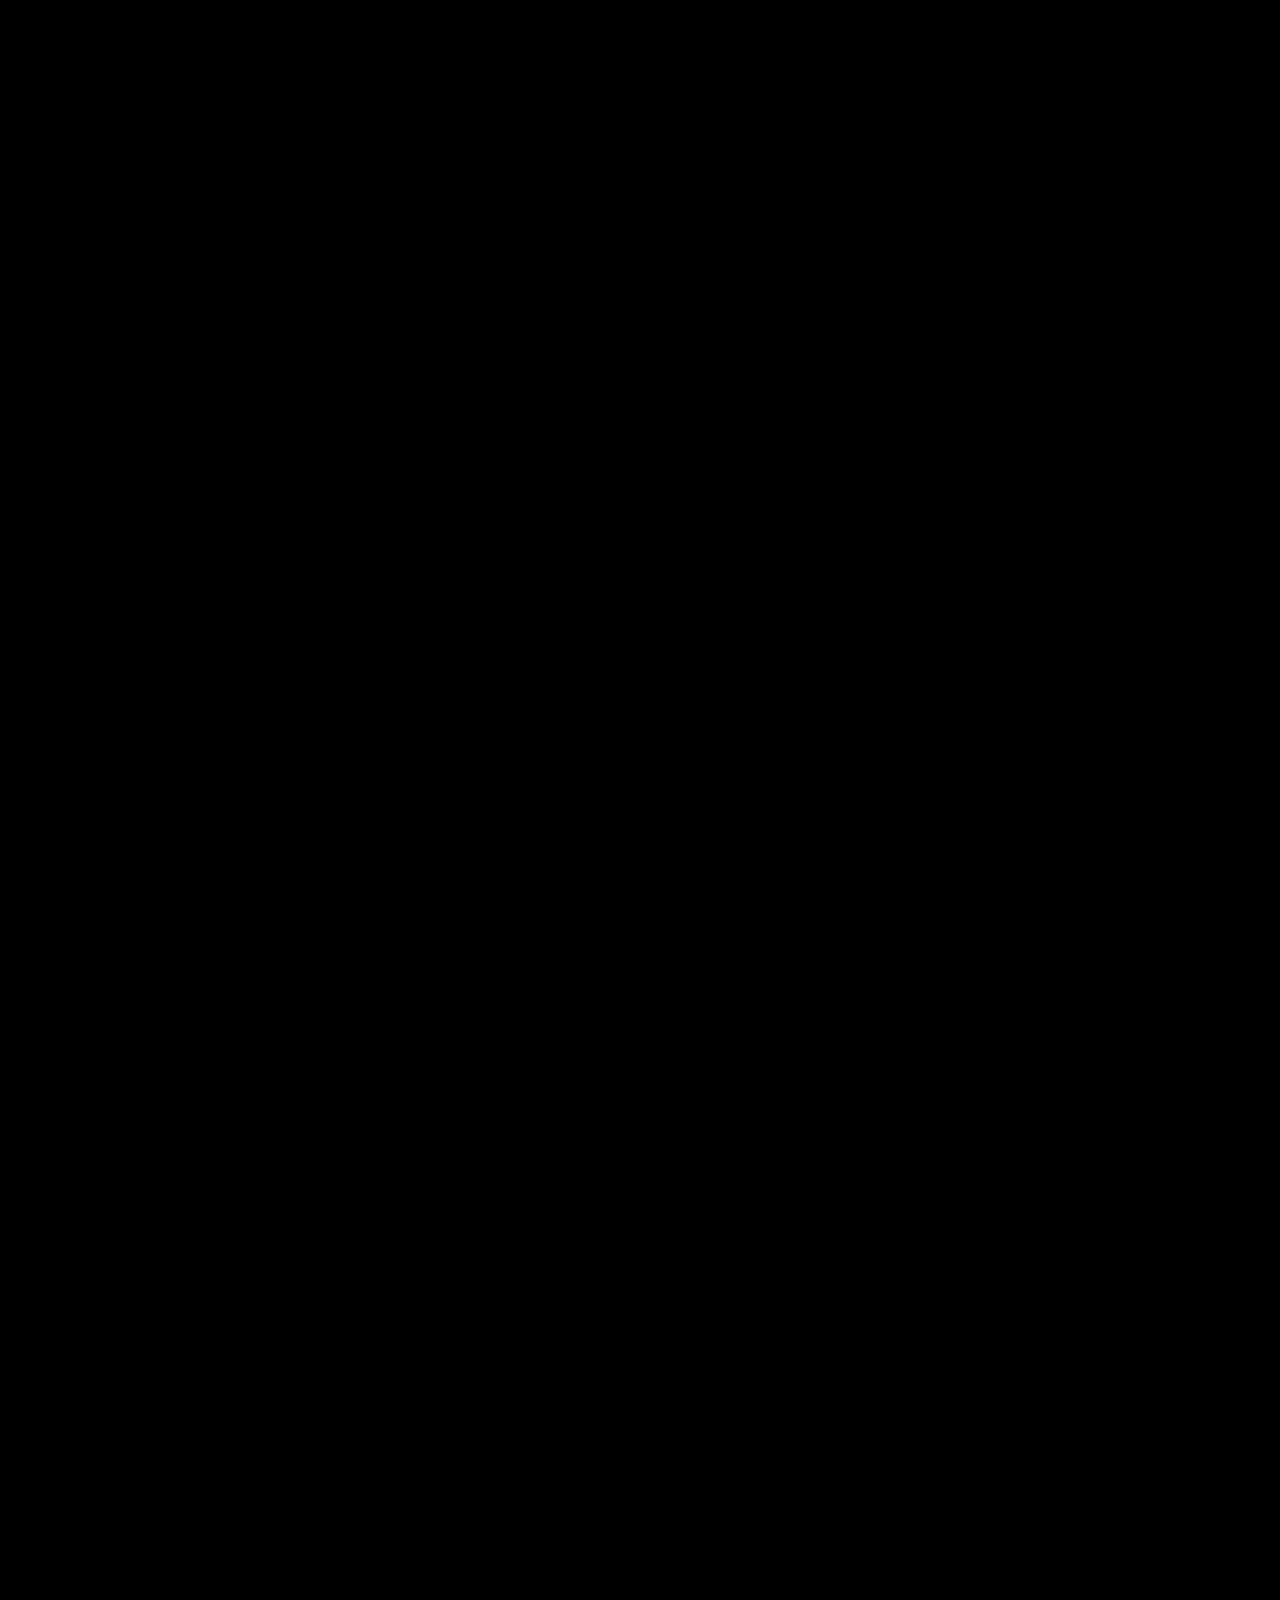
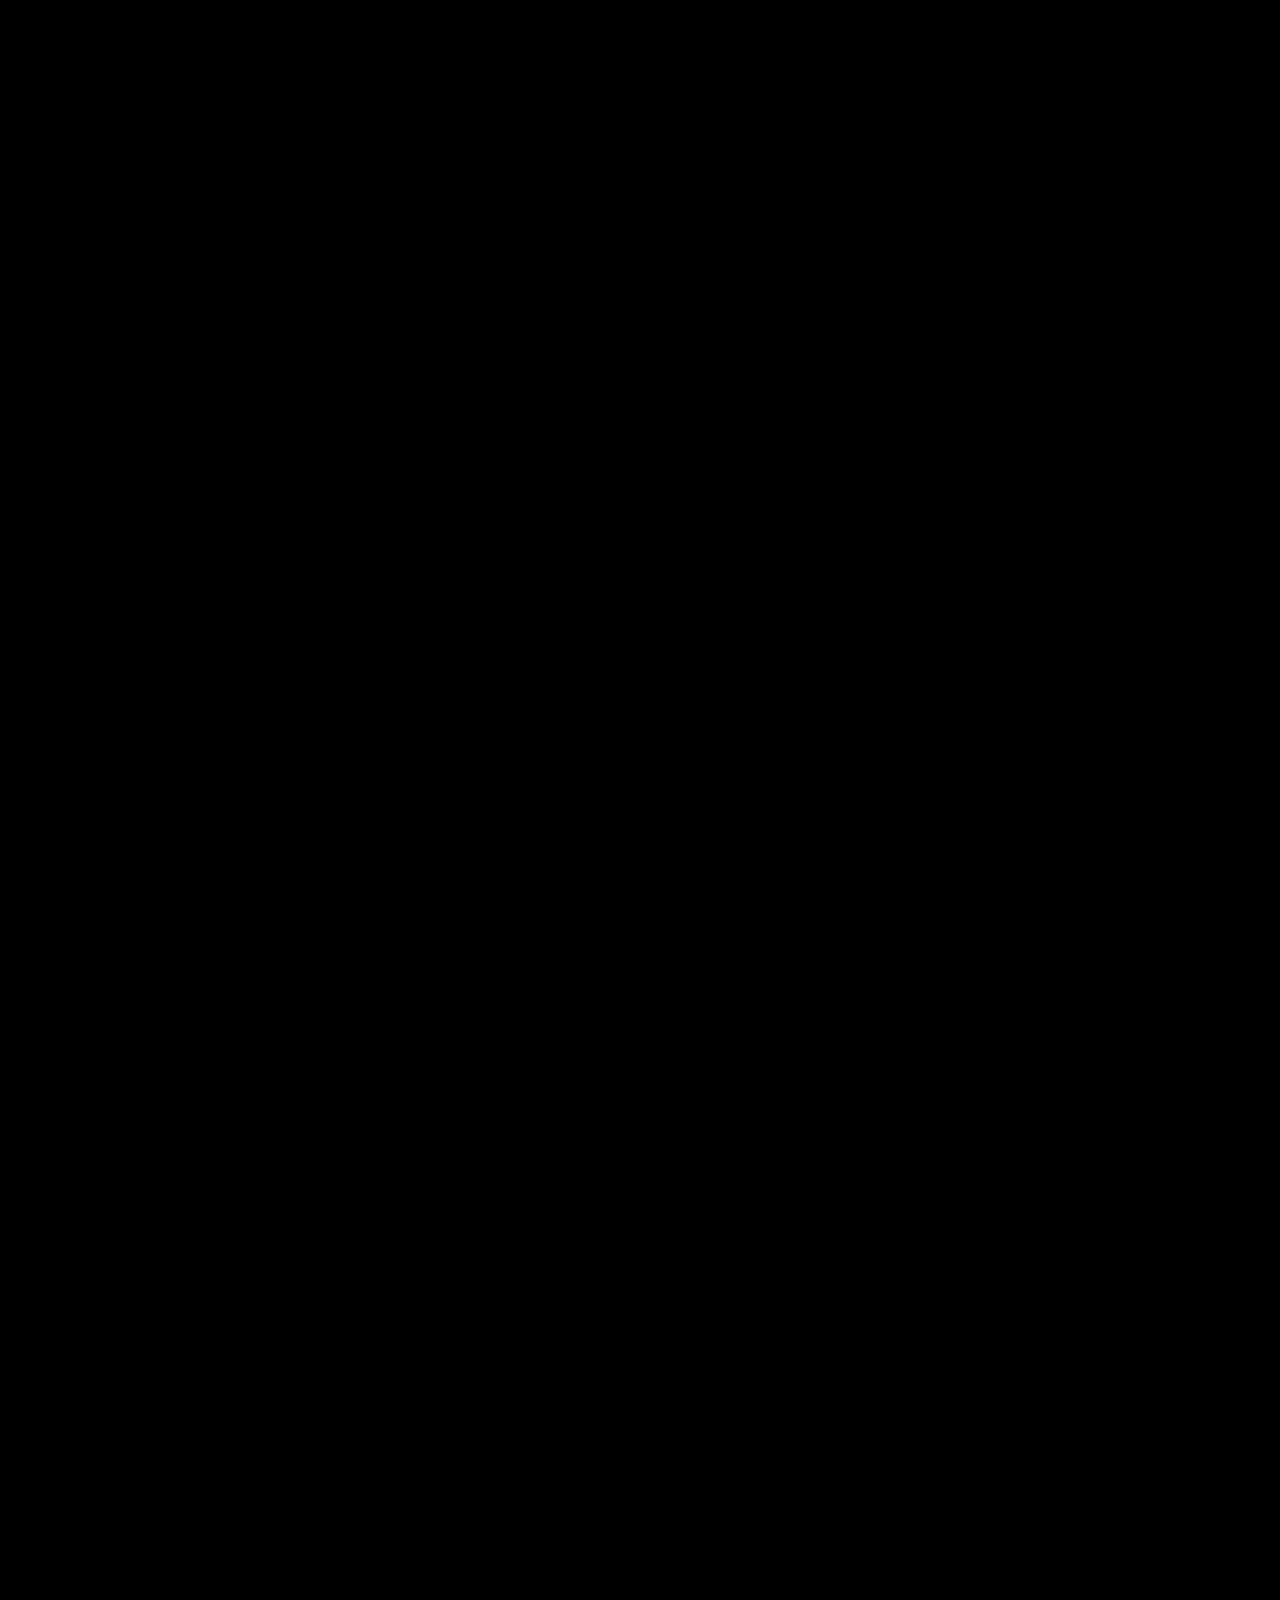
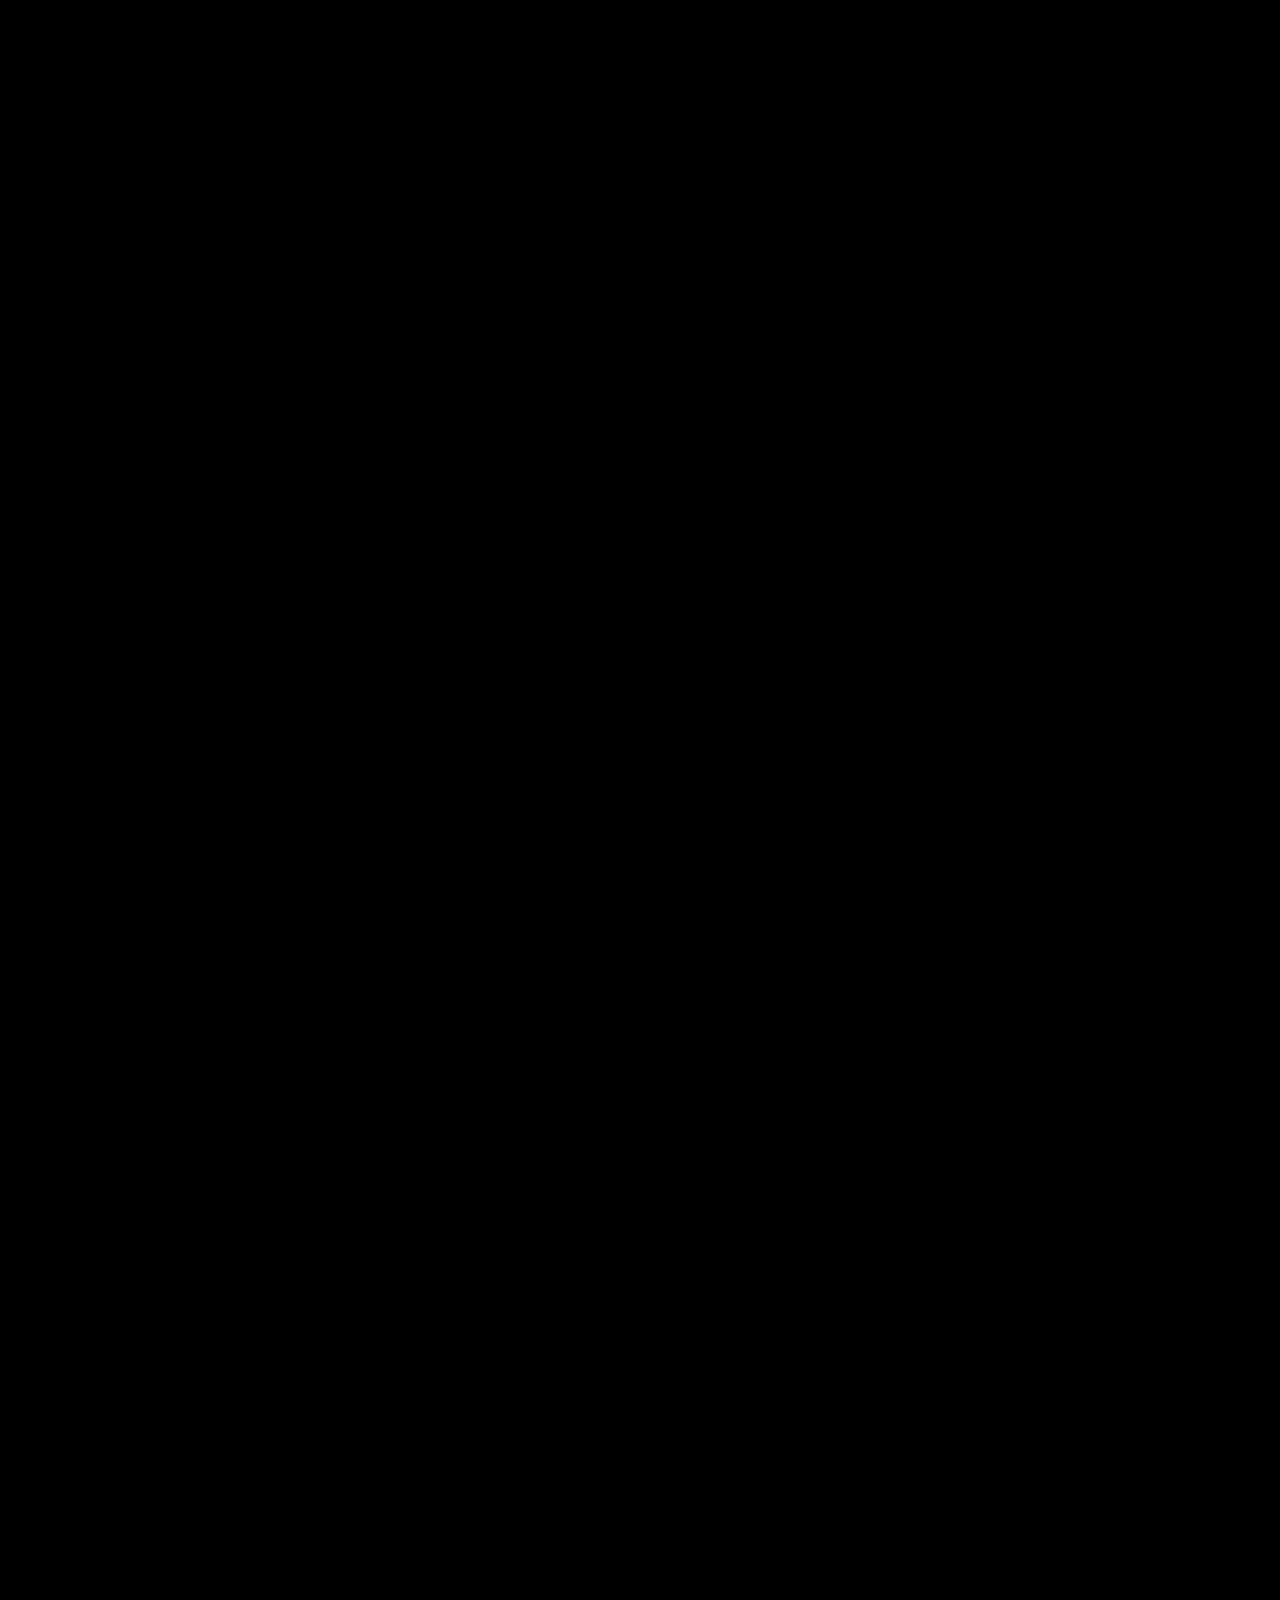
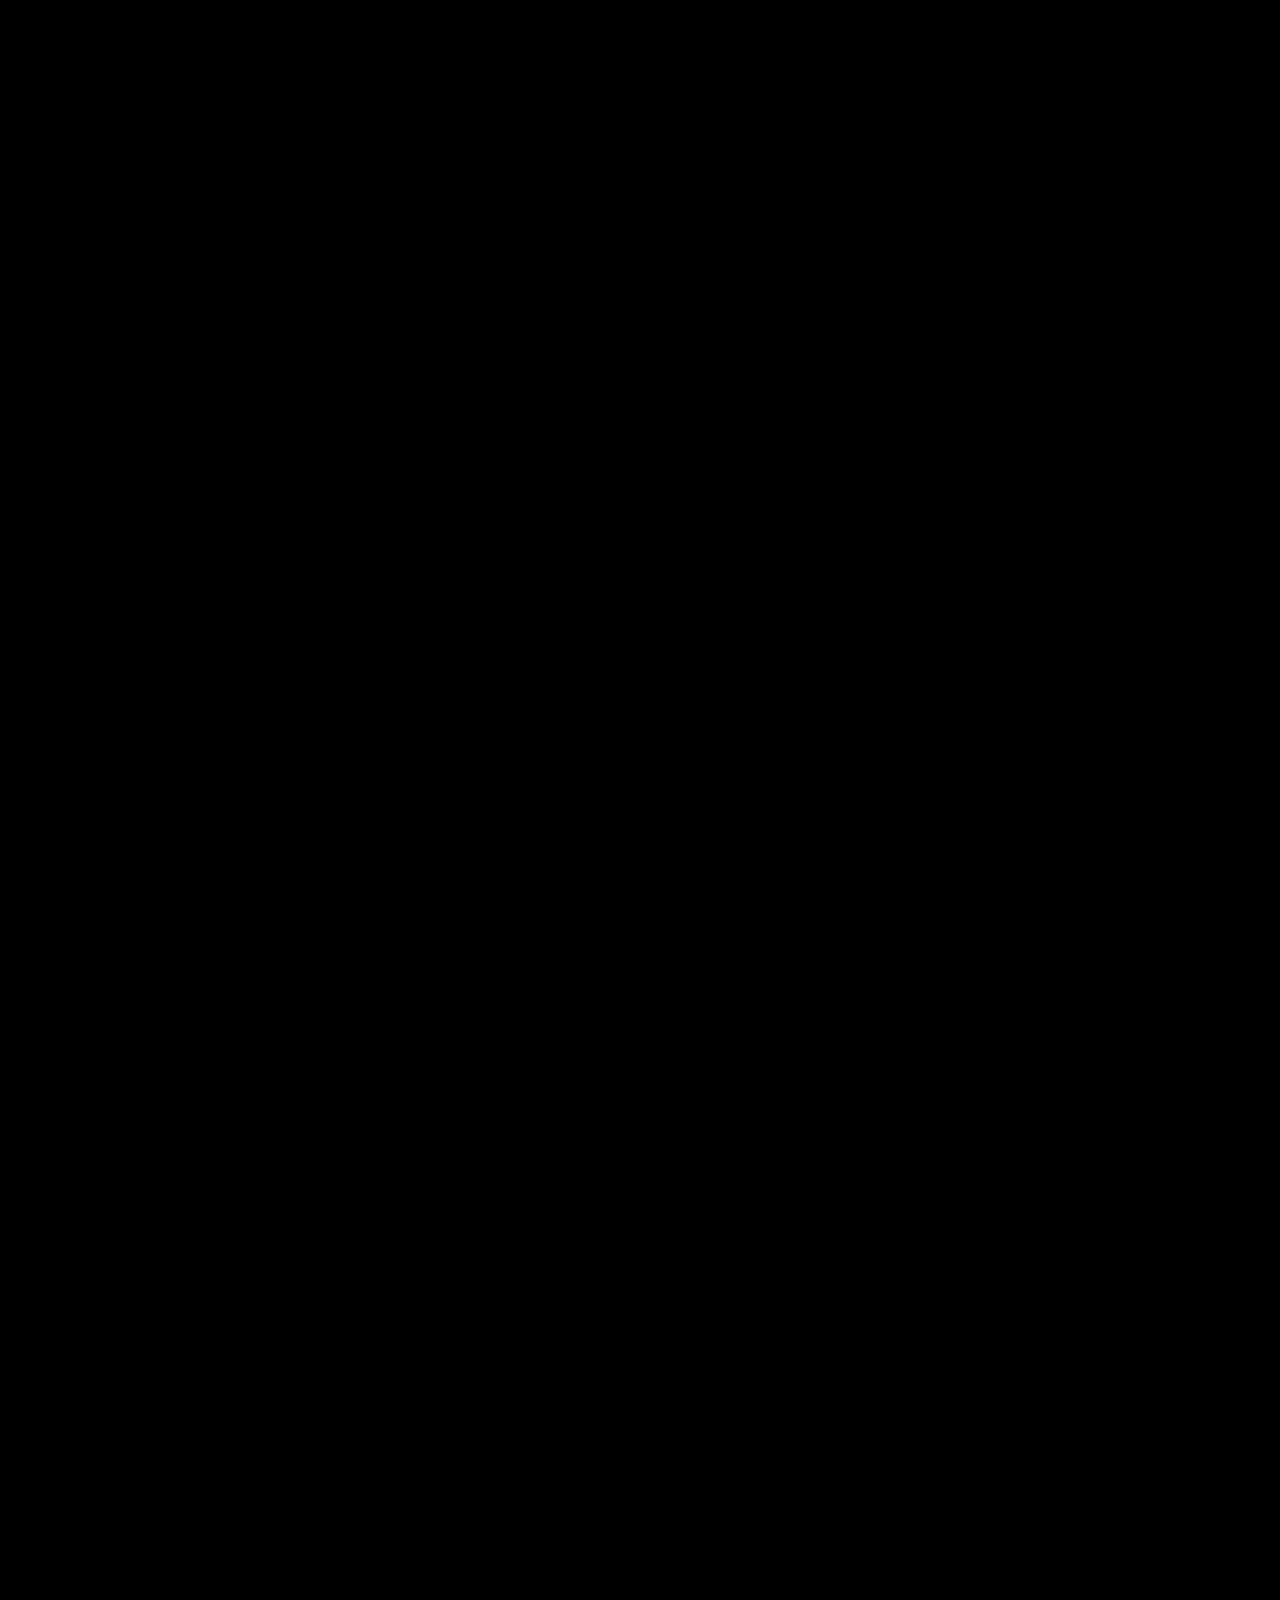
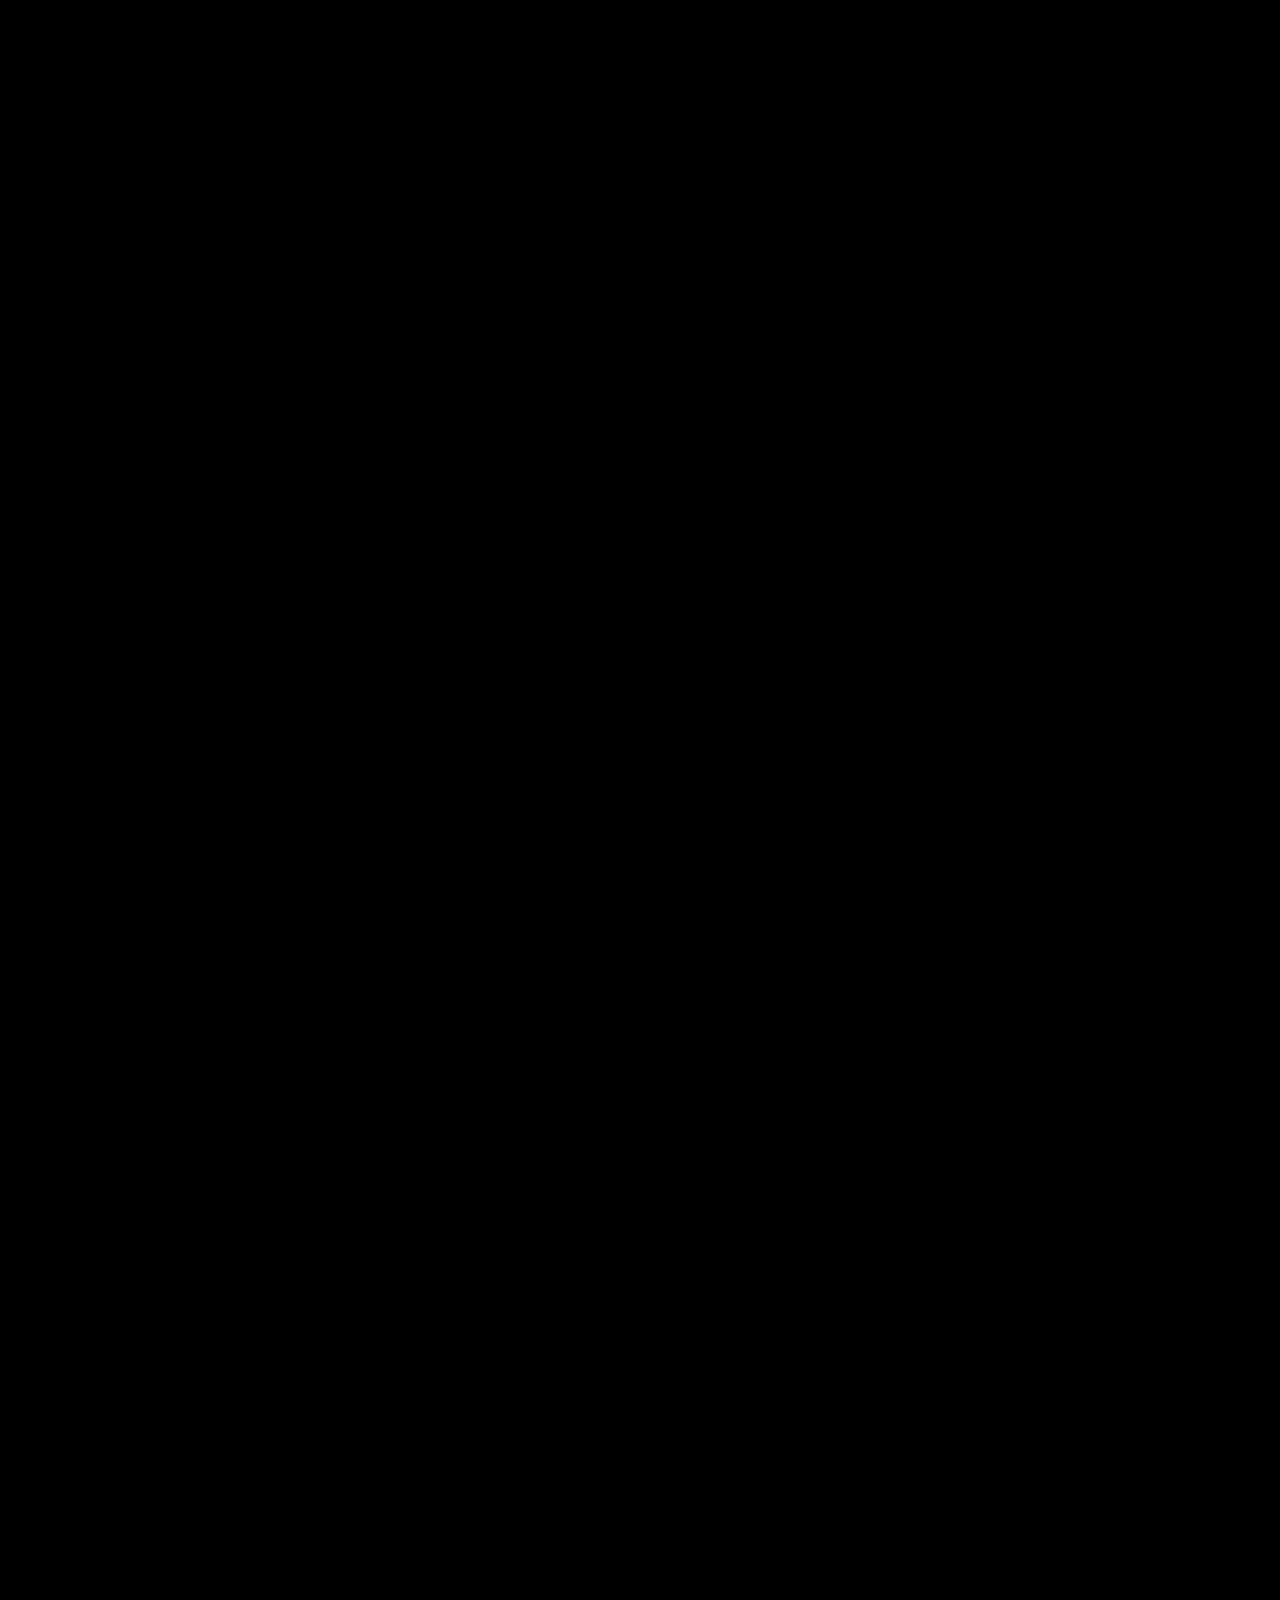
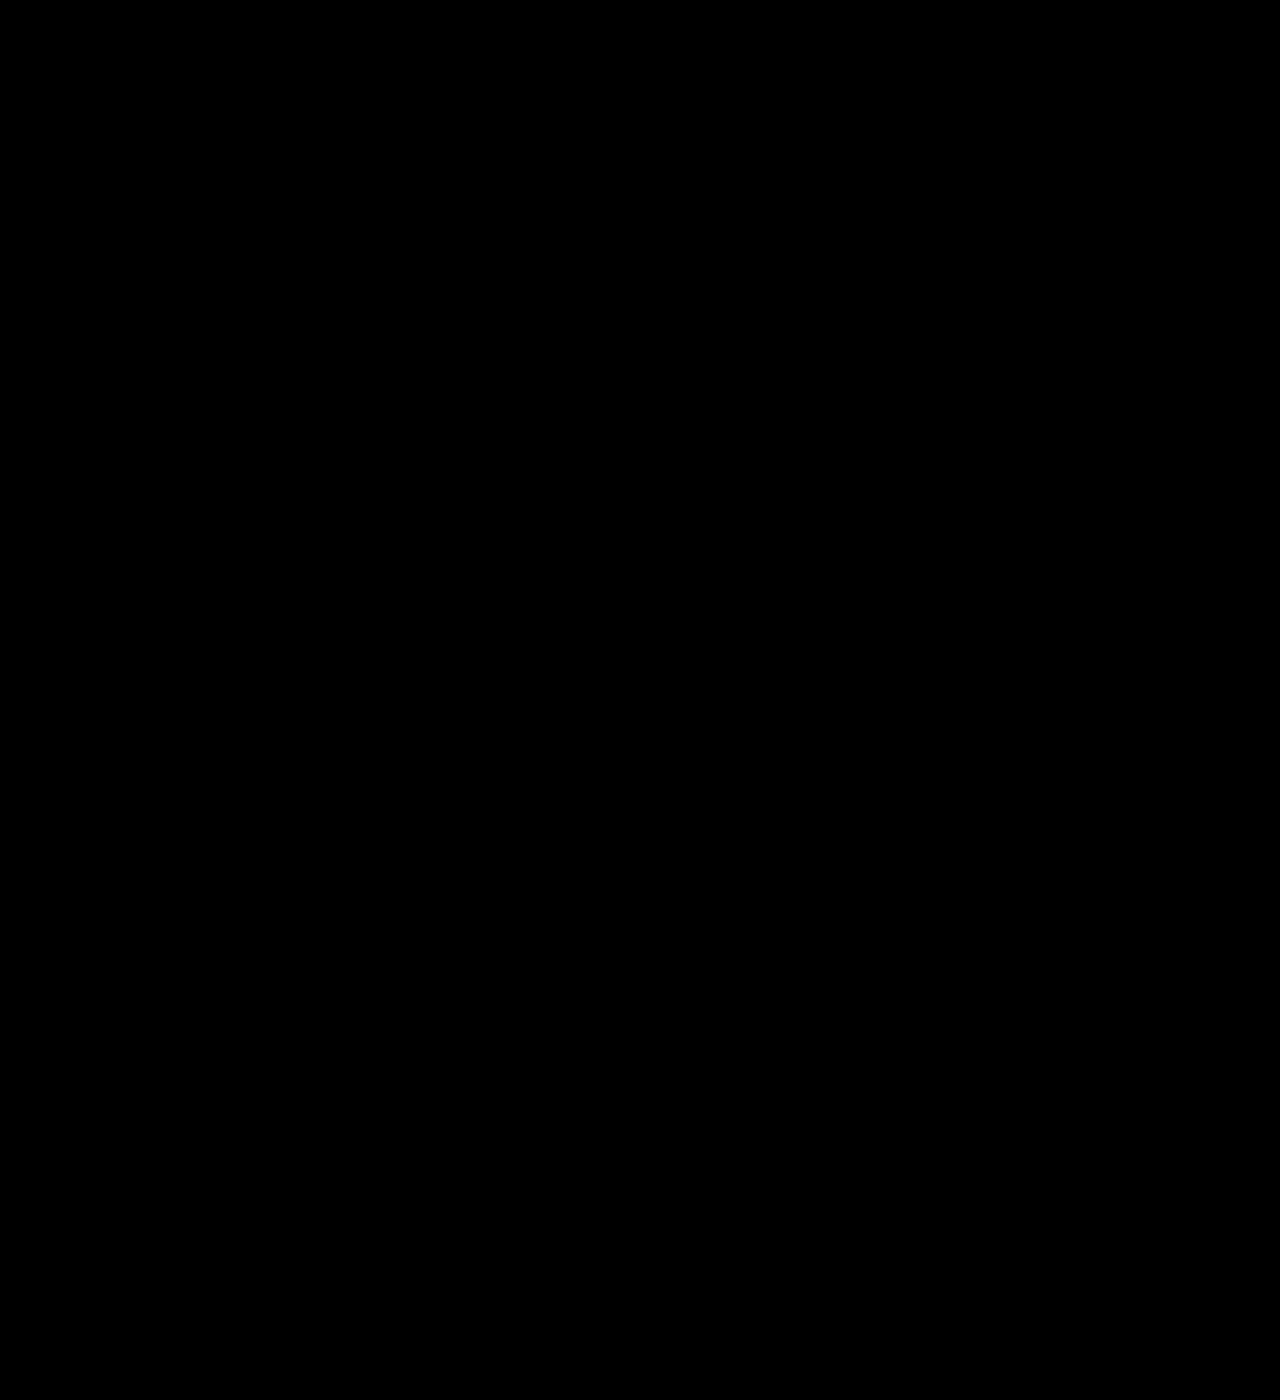
==== commit 6f2caa0b: "cont" ====
--- a/doi.html
+++ b/doi.html
@@ -32,7 +32,7 @@
     <div class="main align-items-center">
       <section>
         <div class="container">
-            <div class="row alig">
+            <div class="row">
               <div class="col-lg" id="heroSpace">
               <h1 class="display-4" id="h1">Department of the Interior Website Redesign</h1>
               <br>
@@ -47,15 +47,7 @@
               <img src="img/heroproto.png">
             </div>
           </div>
-
-          <div>
-          <nav class="nav" id="casestudynav">
-            <a class="nav-link" href="#pagetitle">PROJECT OVERVIEW</a>
-            <a class="nav-link" href="#userresearch">USER RESEARCH</a>
-            <a class="nav-link" href="#wireframes">WIREFRAMES</a>
-            <a class="nav-link" href="#finaldes">FINAL DESIGN</a>
-            </nav>
-        </div>
+          <div class="scroll-btn link-scroll"><i class="fas fa-angle-double-down"></i></div>
       </section>
 
 
@@ -329,6 +321,37 @@
       </div>
     </div>
     </div>
+</section>
+
+<section>
+  <div class="d-flex h-100 align-items-center">
+    <div class="container">
+      <header class="mb-5 text-center">
+        <h2 class="text-uppercase lined">Final Design</h2>
+      </header>
+      <div class="row">
+        <div class="col-lg-12">
+          <h5 class="text-uppercase lined lined-compact text-center"><a href="https://xd.adobe.com/view/6dfeaa7e-ea6b-407b-8475-7b4d2c518a88-38ad/screen/fbc22344-870d-4bae-887e-6b059698bad6?fullscreen&hints=off">Full Desktop Prototype</a></h5>
+          <img src="img/desktopfi.gif">
+        </div>
+      </div>
+    </div>
+  </div>
+</section>
+
+<section>
+  <div class="d-flex h-100 align-items-center">
+    <div class="container">
+      <header class="mb-5 text-center">
+        <h2 class="text-uppercase lined">Key Findings and Summary</h2>
+      </header>
+      <div class="row">
+        <div class="col-lg-12">
+          <p class="text-mted"> Based on our research, we have found that majority of government websites need to be reworked in terms of both UX and UI. We all agreed that the Department of Interior needs to be revamped and we found out how important it is for organizations to adapt to technology and design as it grows.</p>
+        </div>
+      </div>
+    </div>
+  </div>
 </section>
 
 <!--Contact Page-->
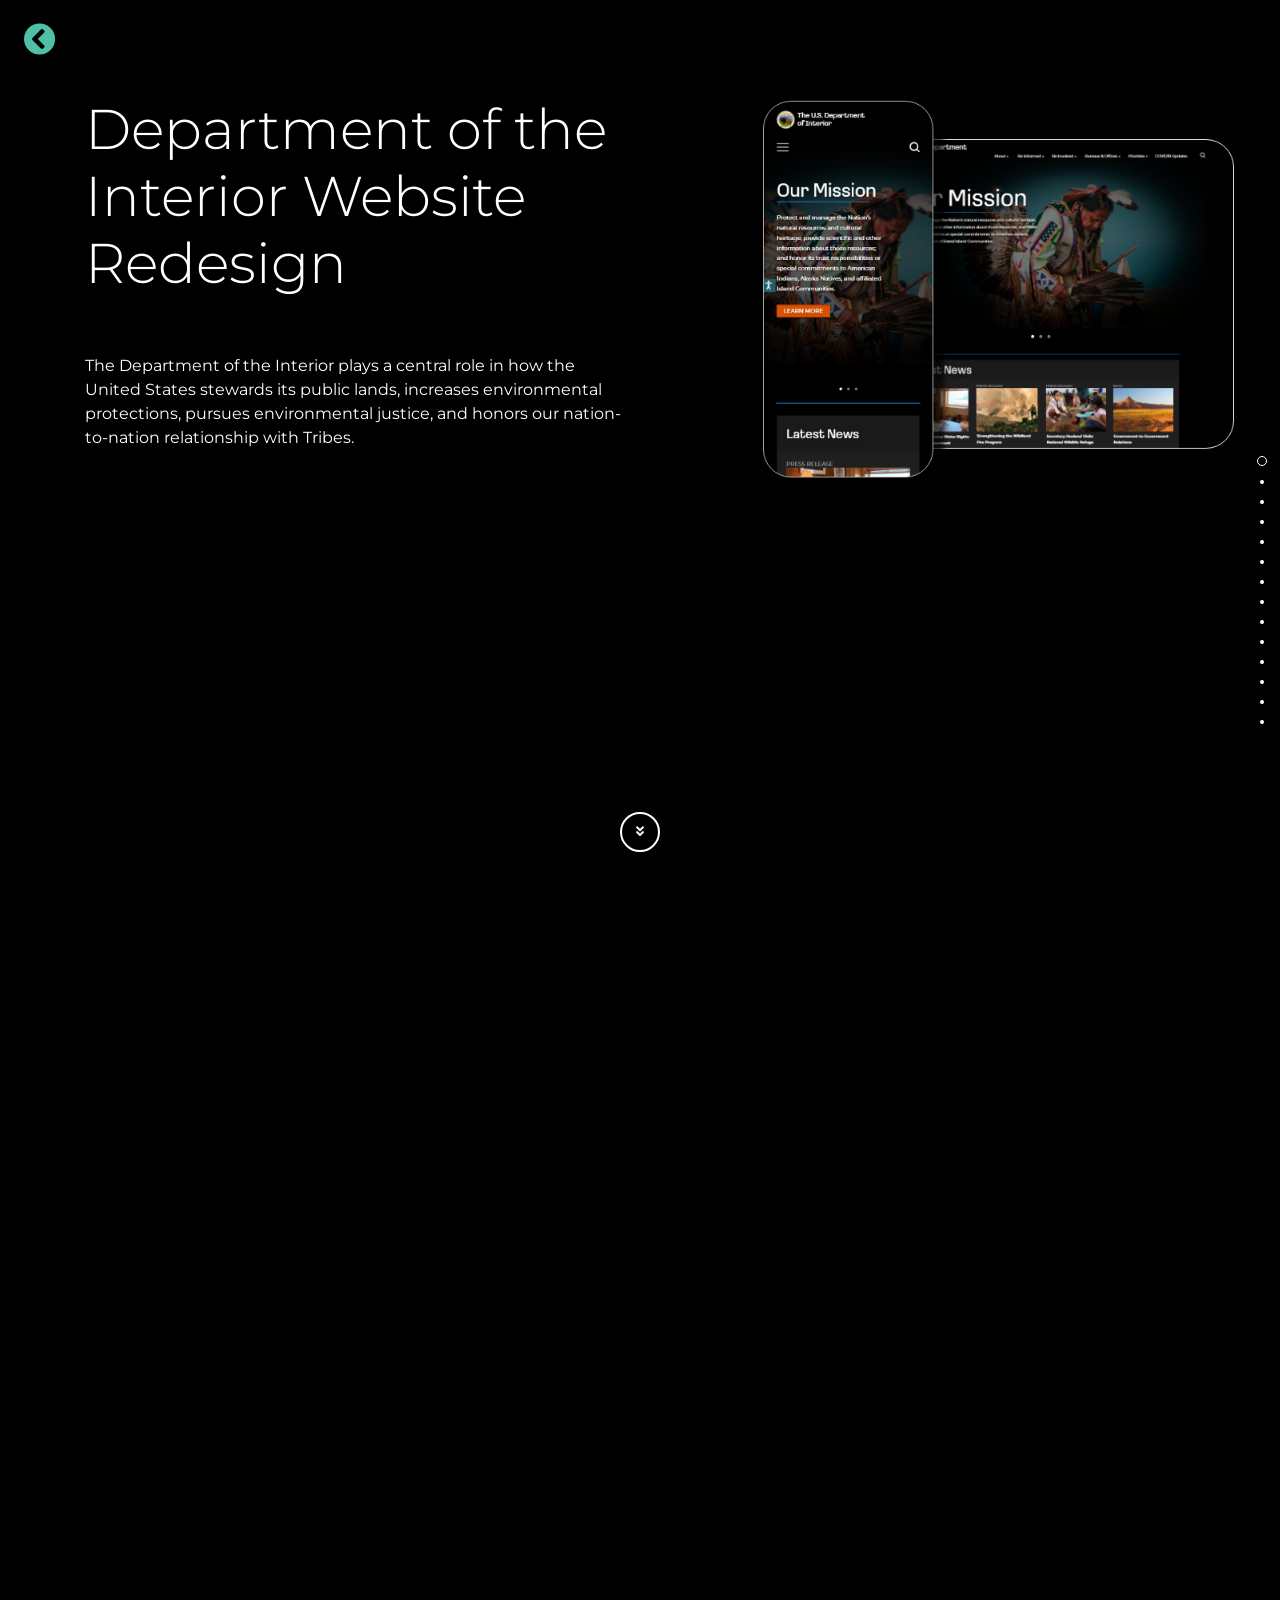
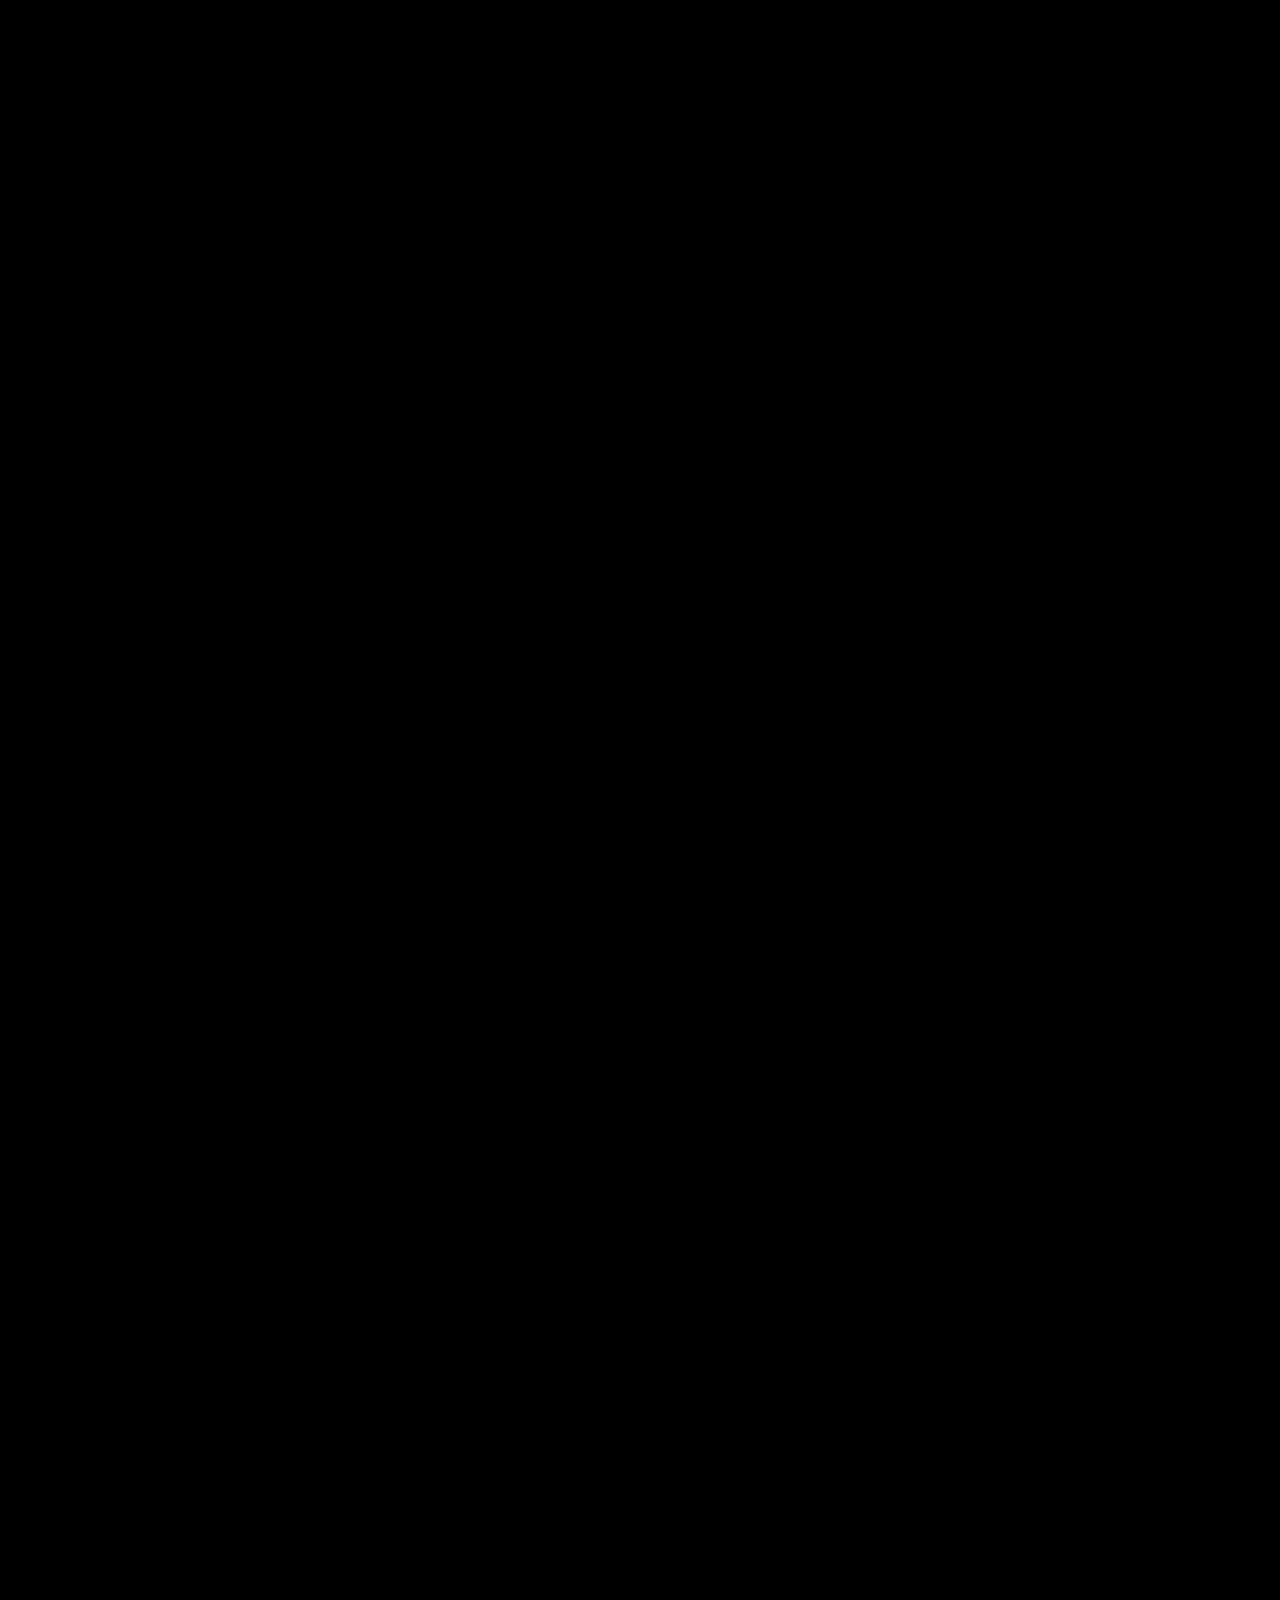
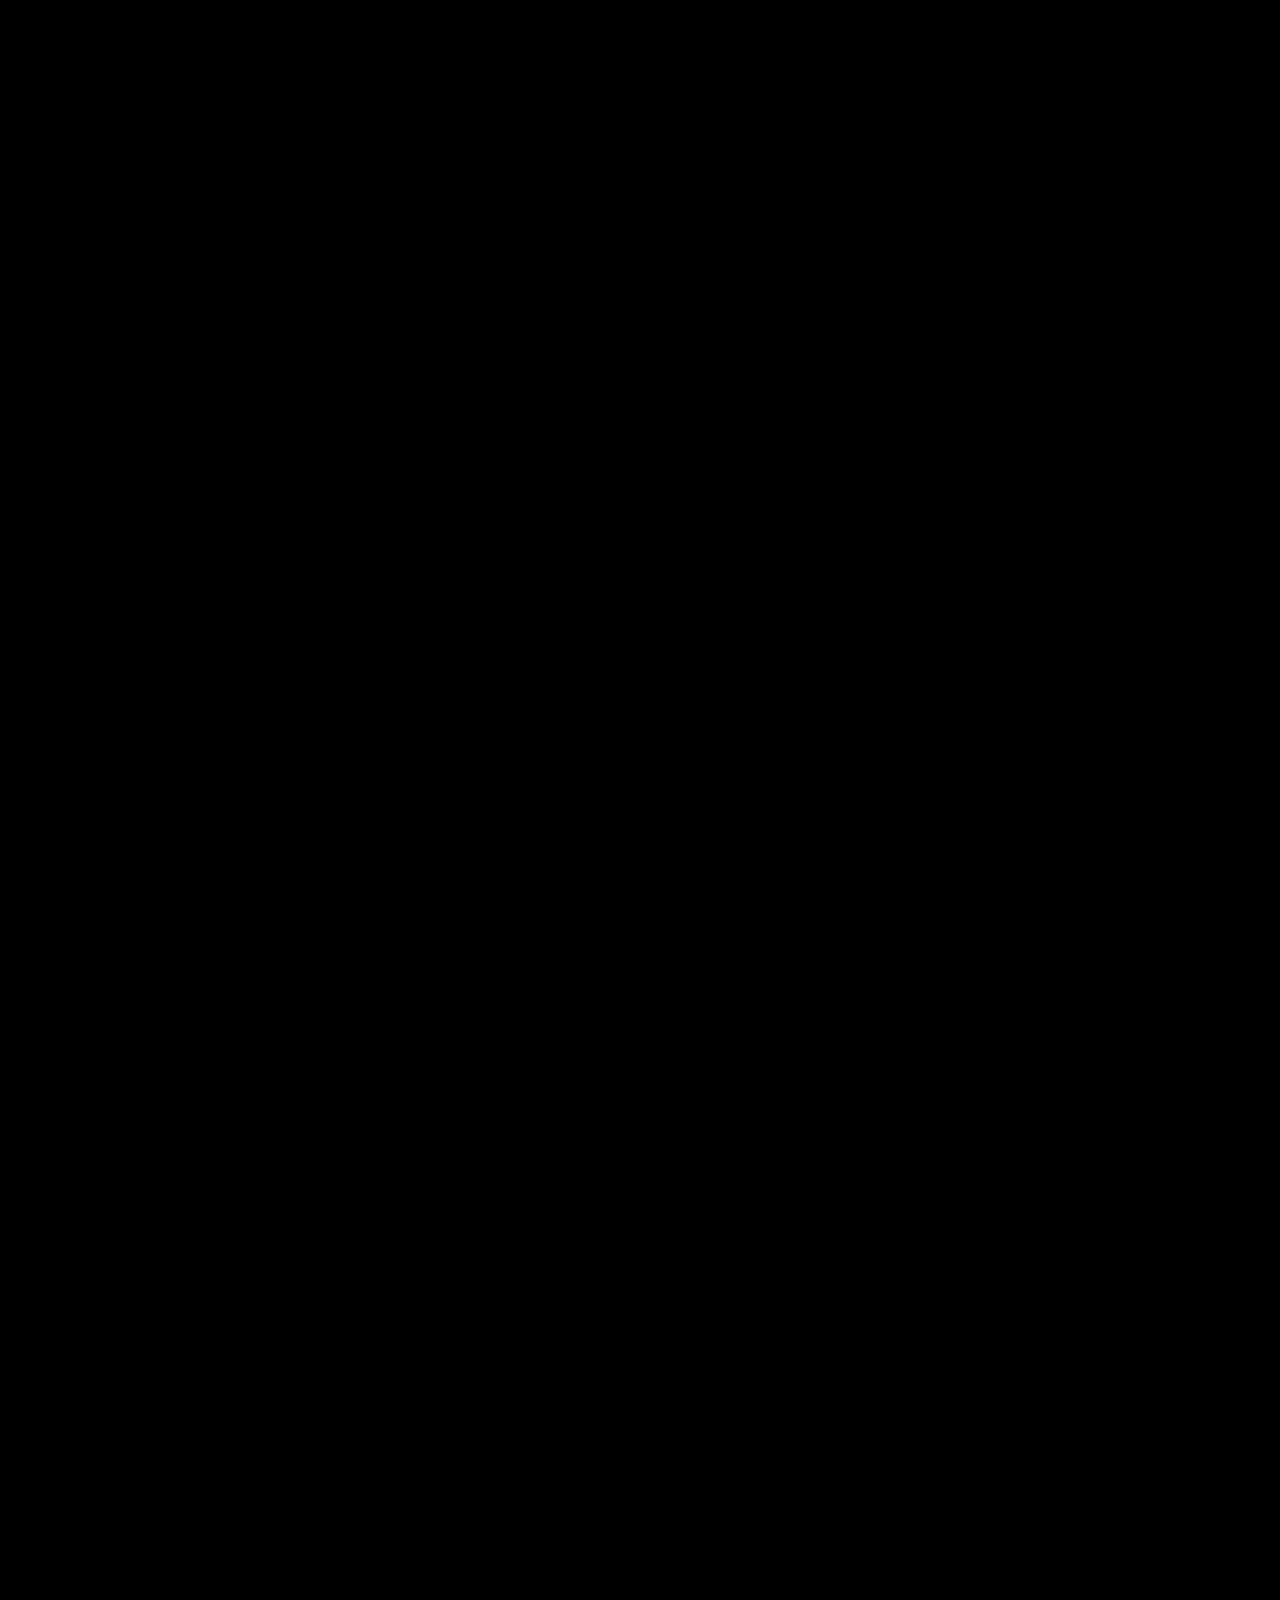
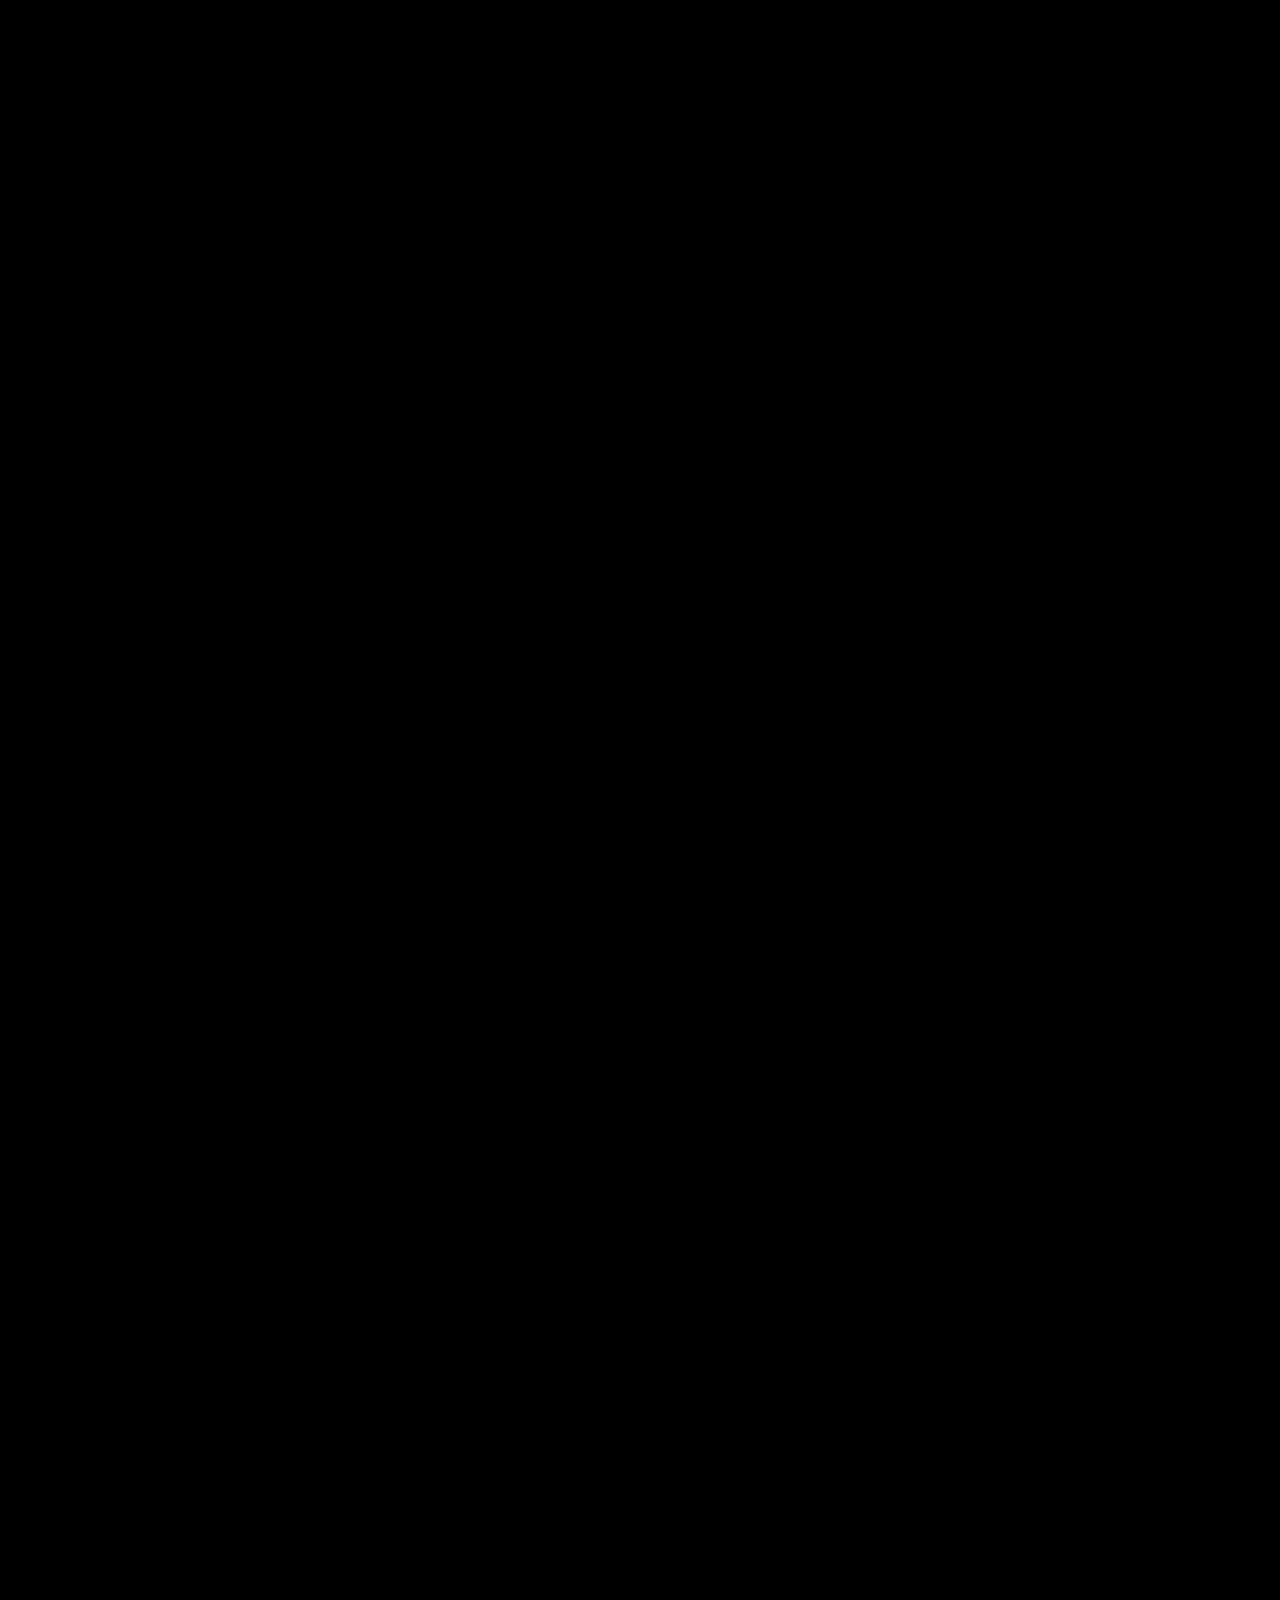
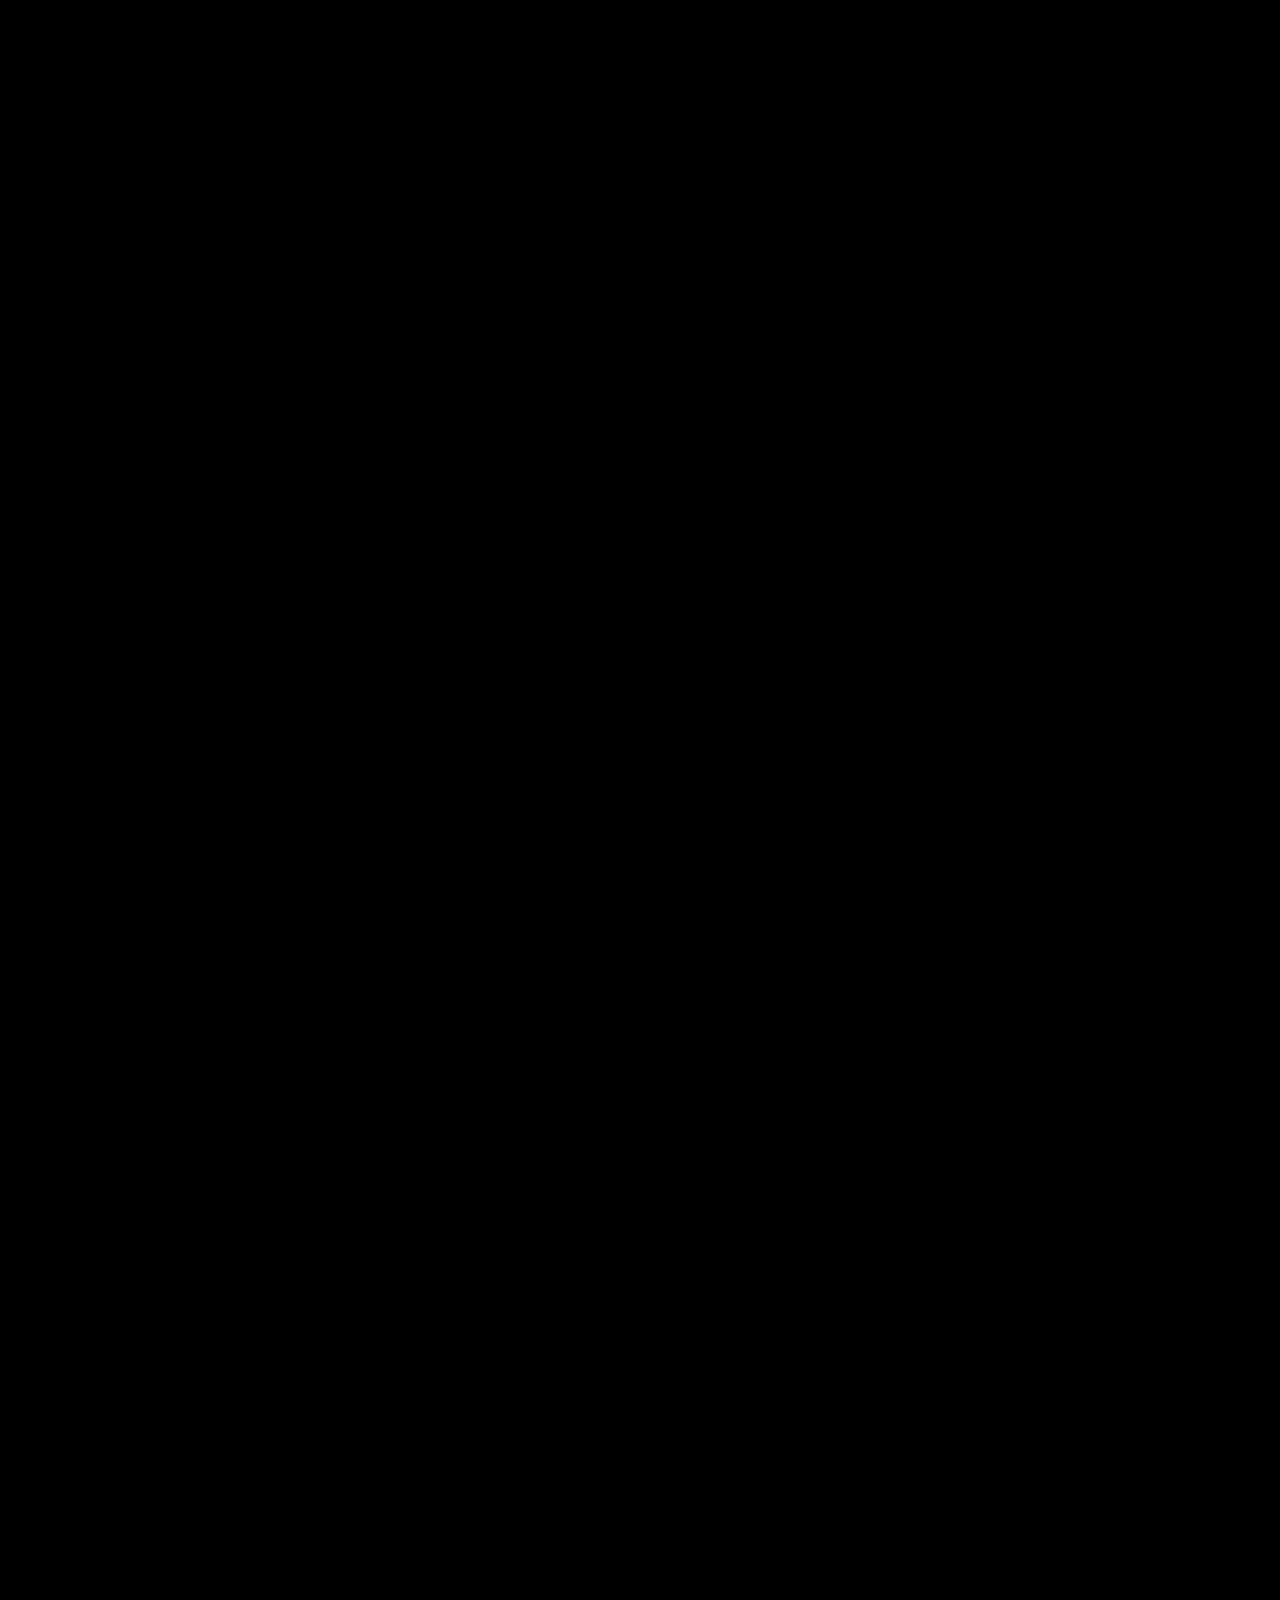
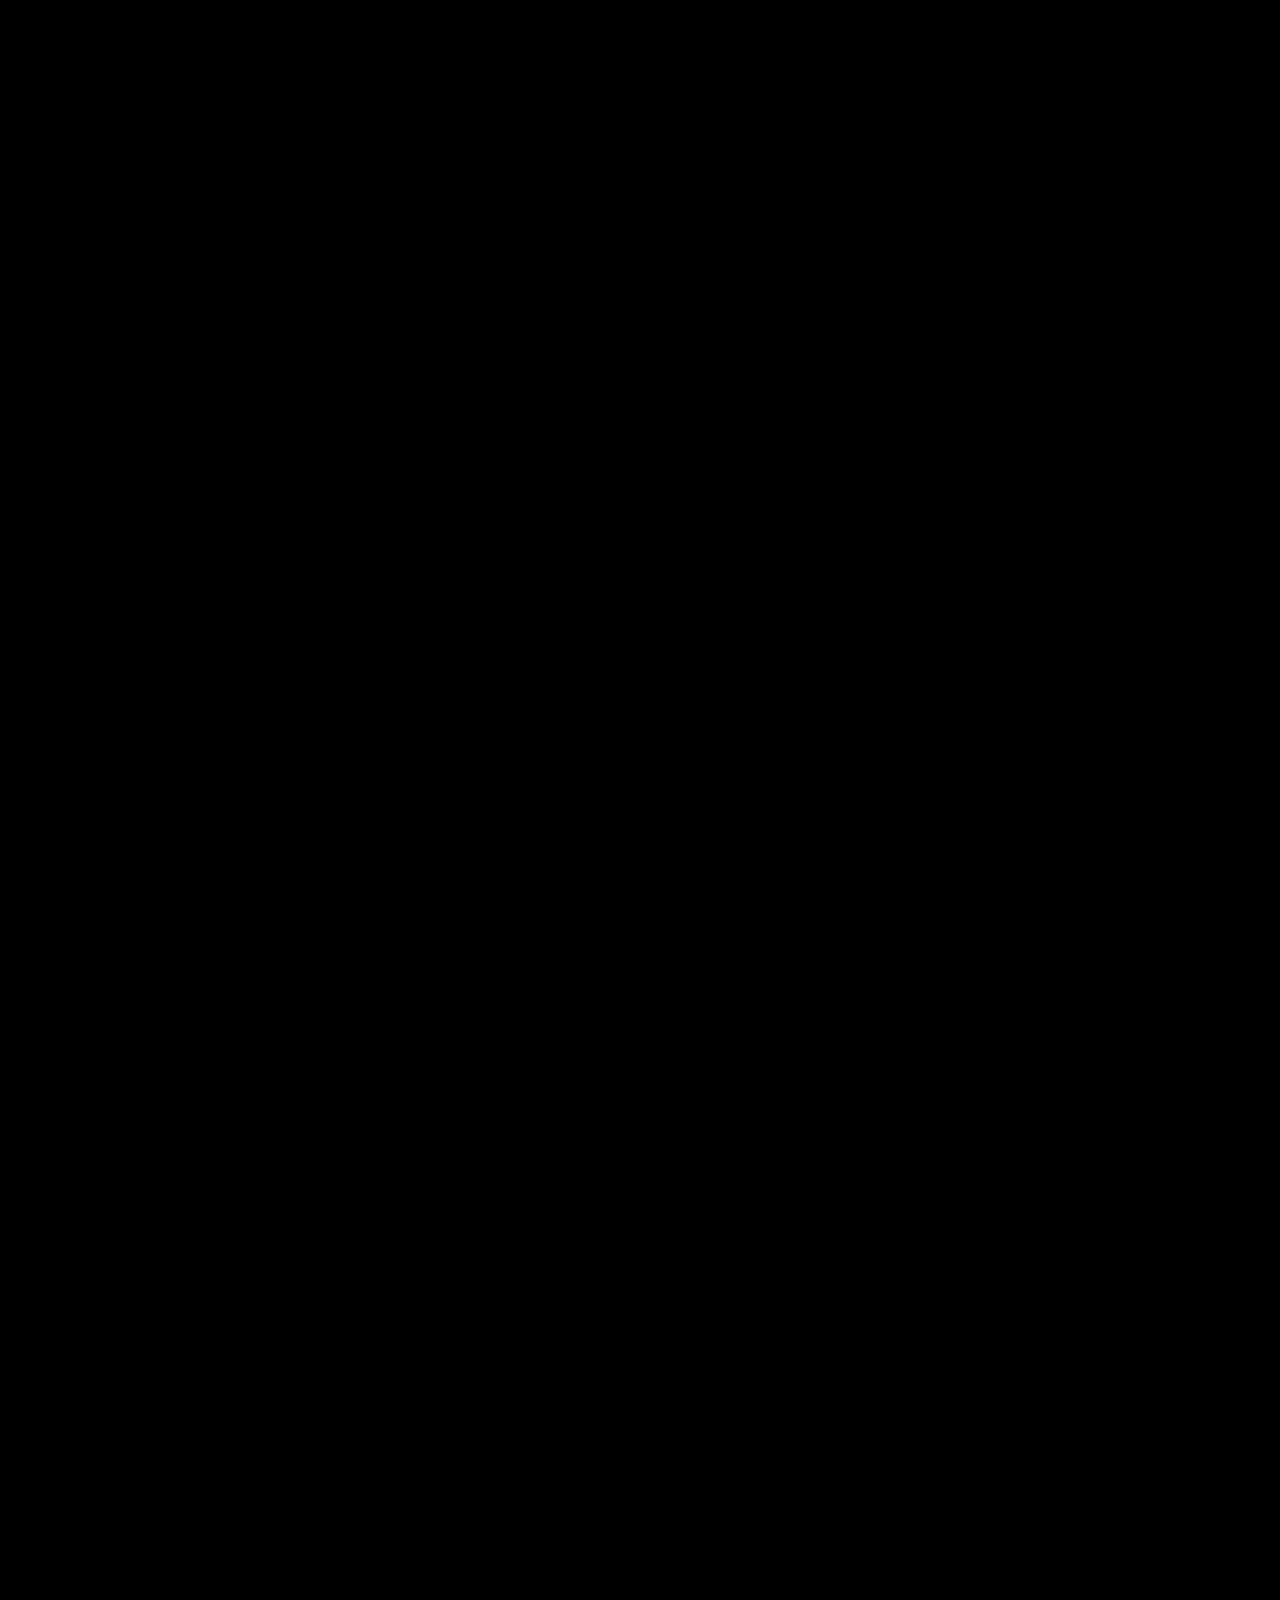
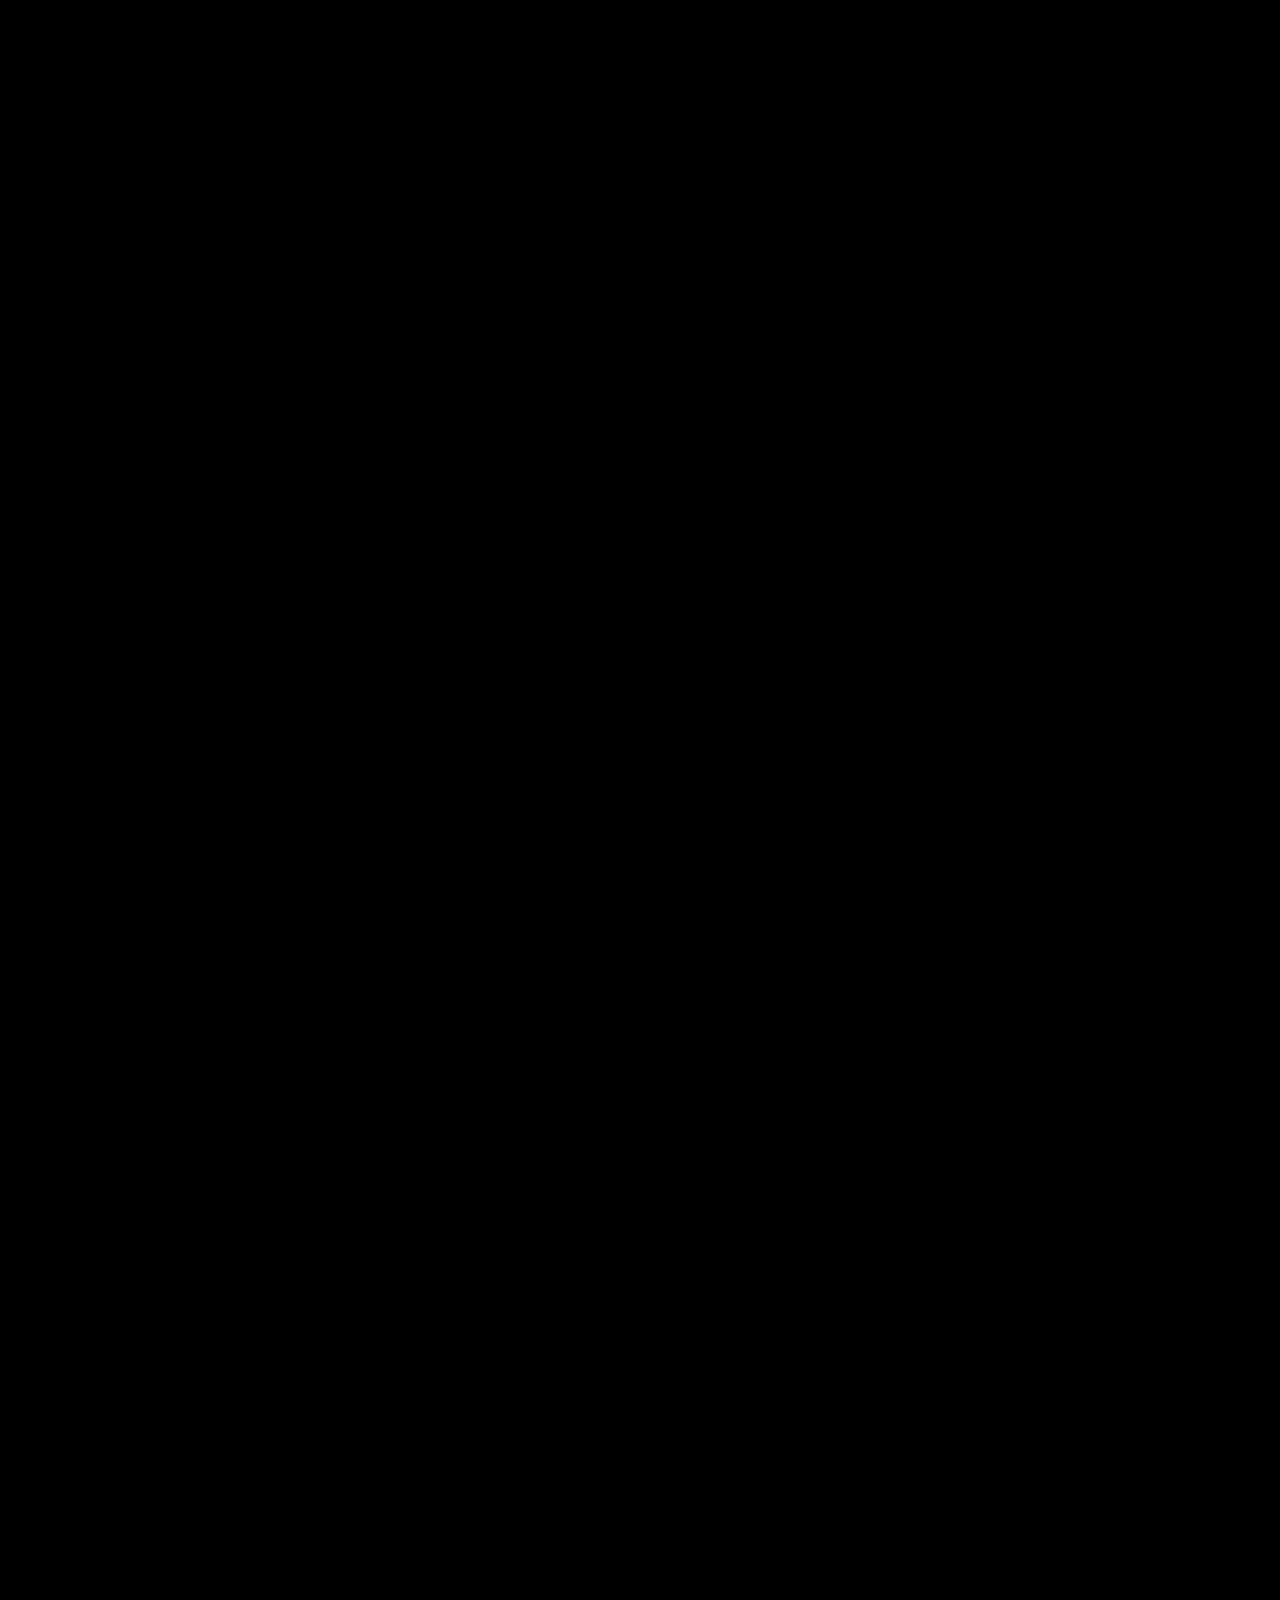
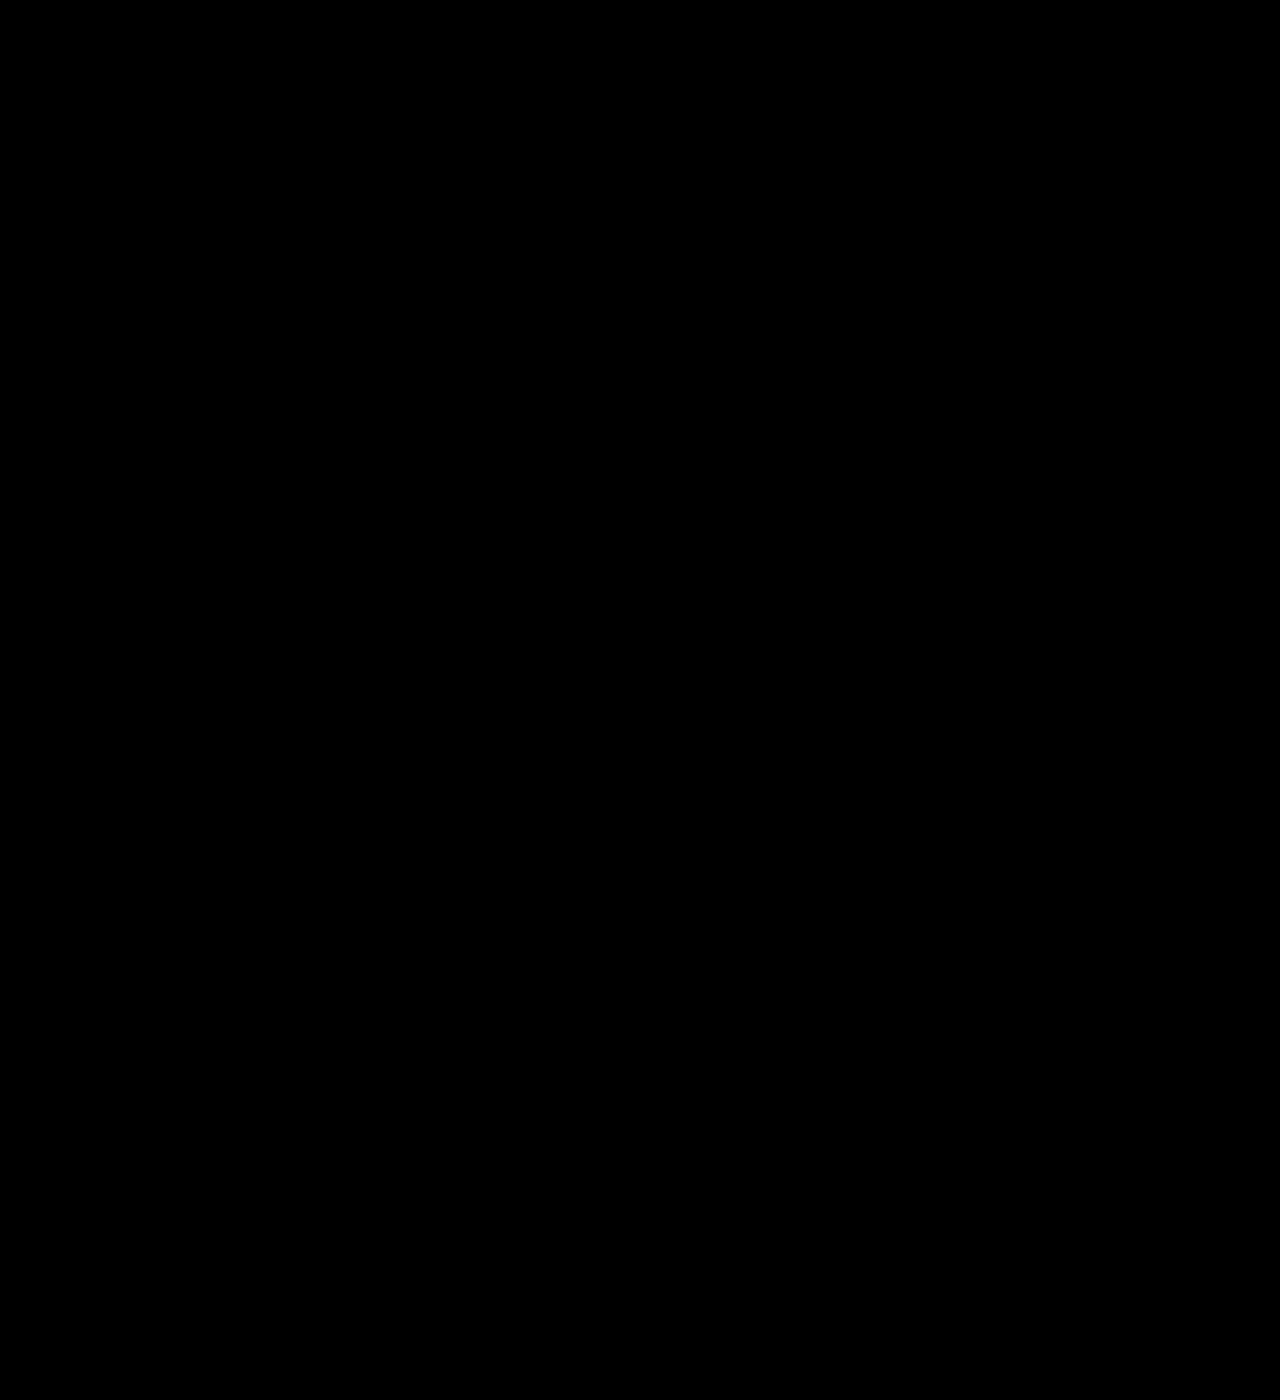
==== commit 18945c20: "cont" ====
--- a/doi.html
+++ b/doi.html
@@ -29,6 +29,9 @@
         <script src="https://oss.maxcdn.com/respond/1.4.2/respond.min.js"></script><![endif]-->
   </head>
   <body>
+    <div class="back-btn">
+      <a href="avrylgt.com"><i class="fas fa-chevron-circle-left"></i></a>
+    </div>
     <div class="main align-items-center">
       <section>
         <div class="container">
--- a/css/style.default.css
+++ b/css/style.default.css
@@ -2120,4 +2120,18 @@
   align-items: center;
   margin: auto;
   padding: 1%;
+}
+
+.back-btn {
+  width: 5rem;
+  height: 5rem;
+  display: -ms-flexbox;
+  display: flex;
+  -ms-flex-align: center;
+  align-items: center;
+  -ms-flex-pack: center;
+  justify-content: center;
+  color: #fff;
+  font-size: 2rem;
+  position: absolute;
 }
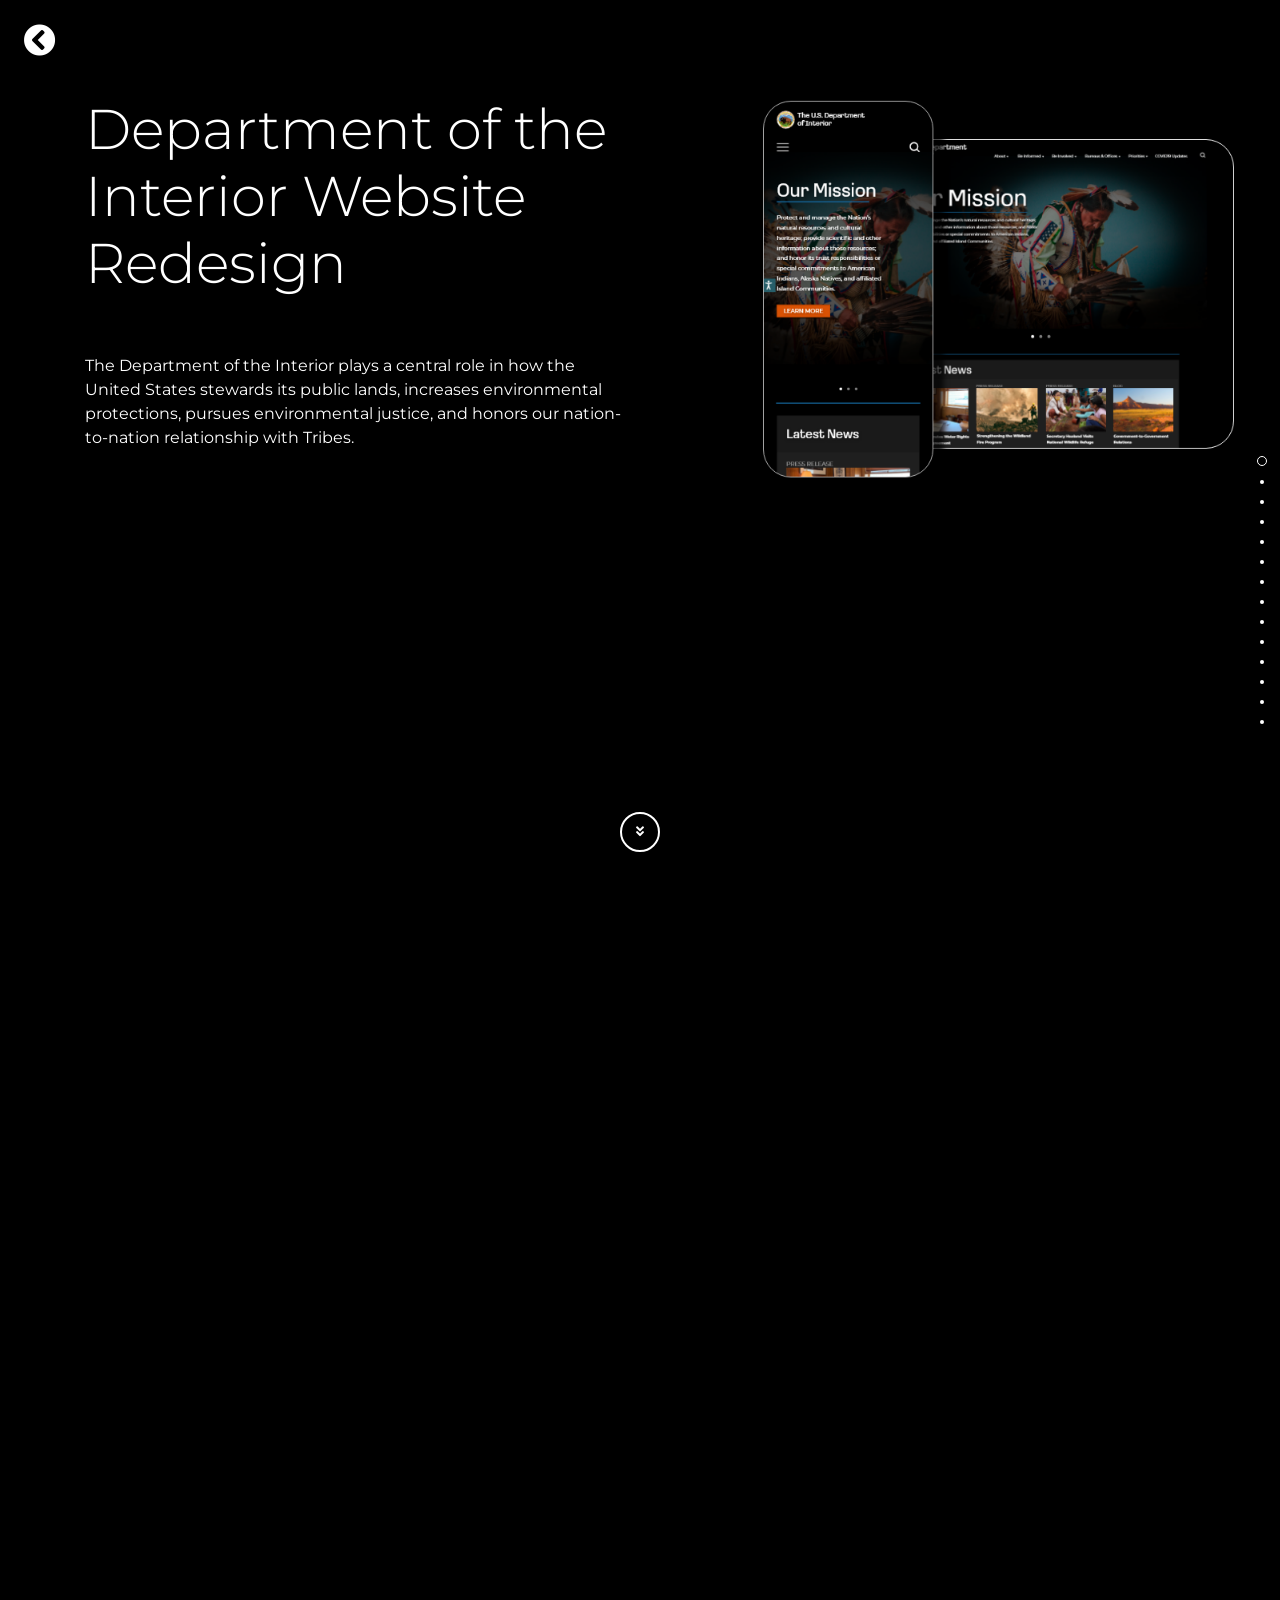
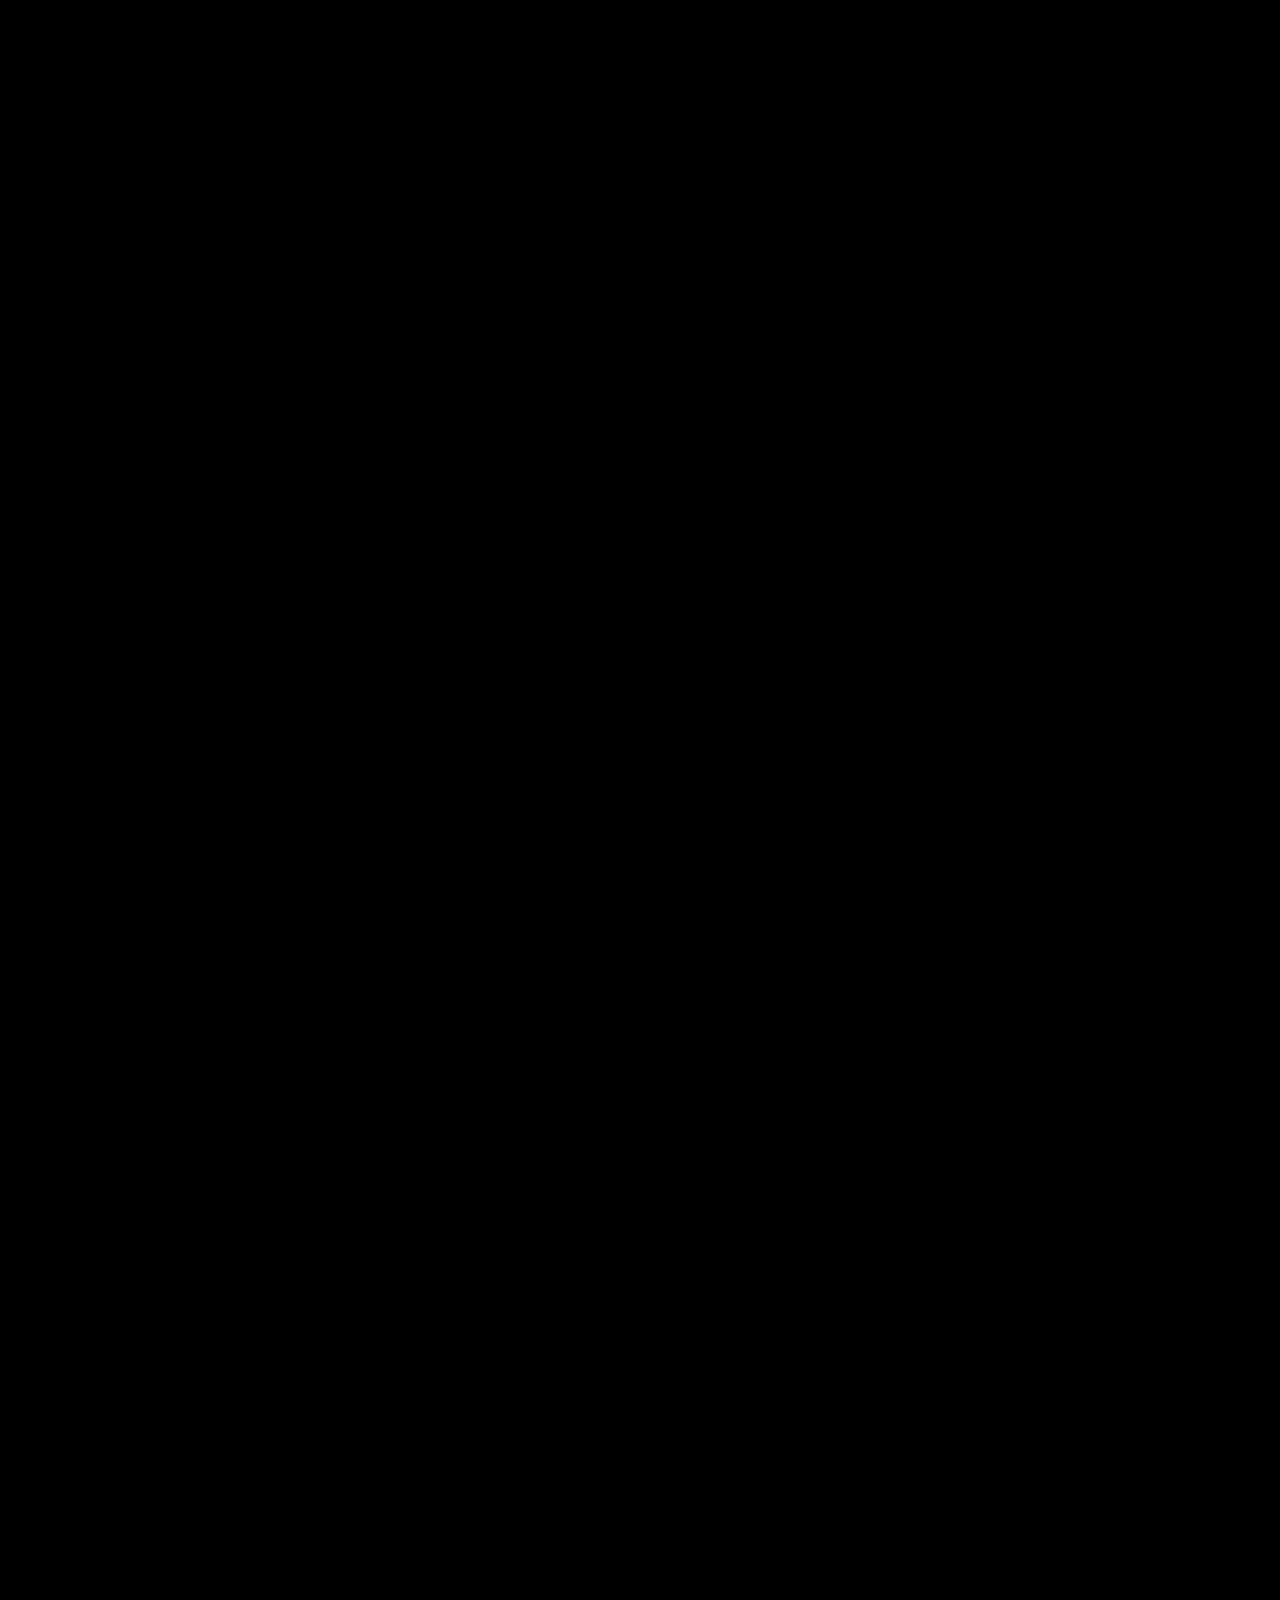
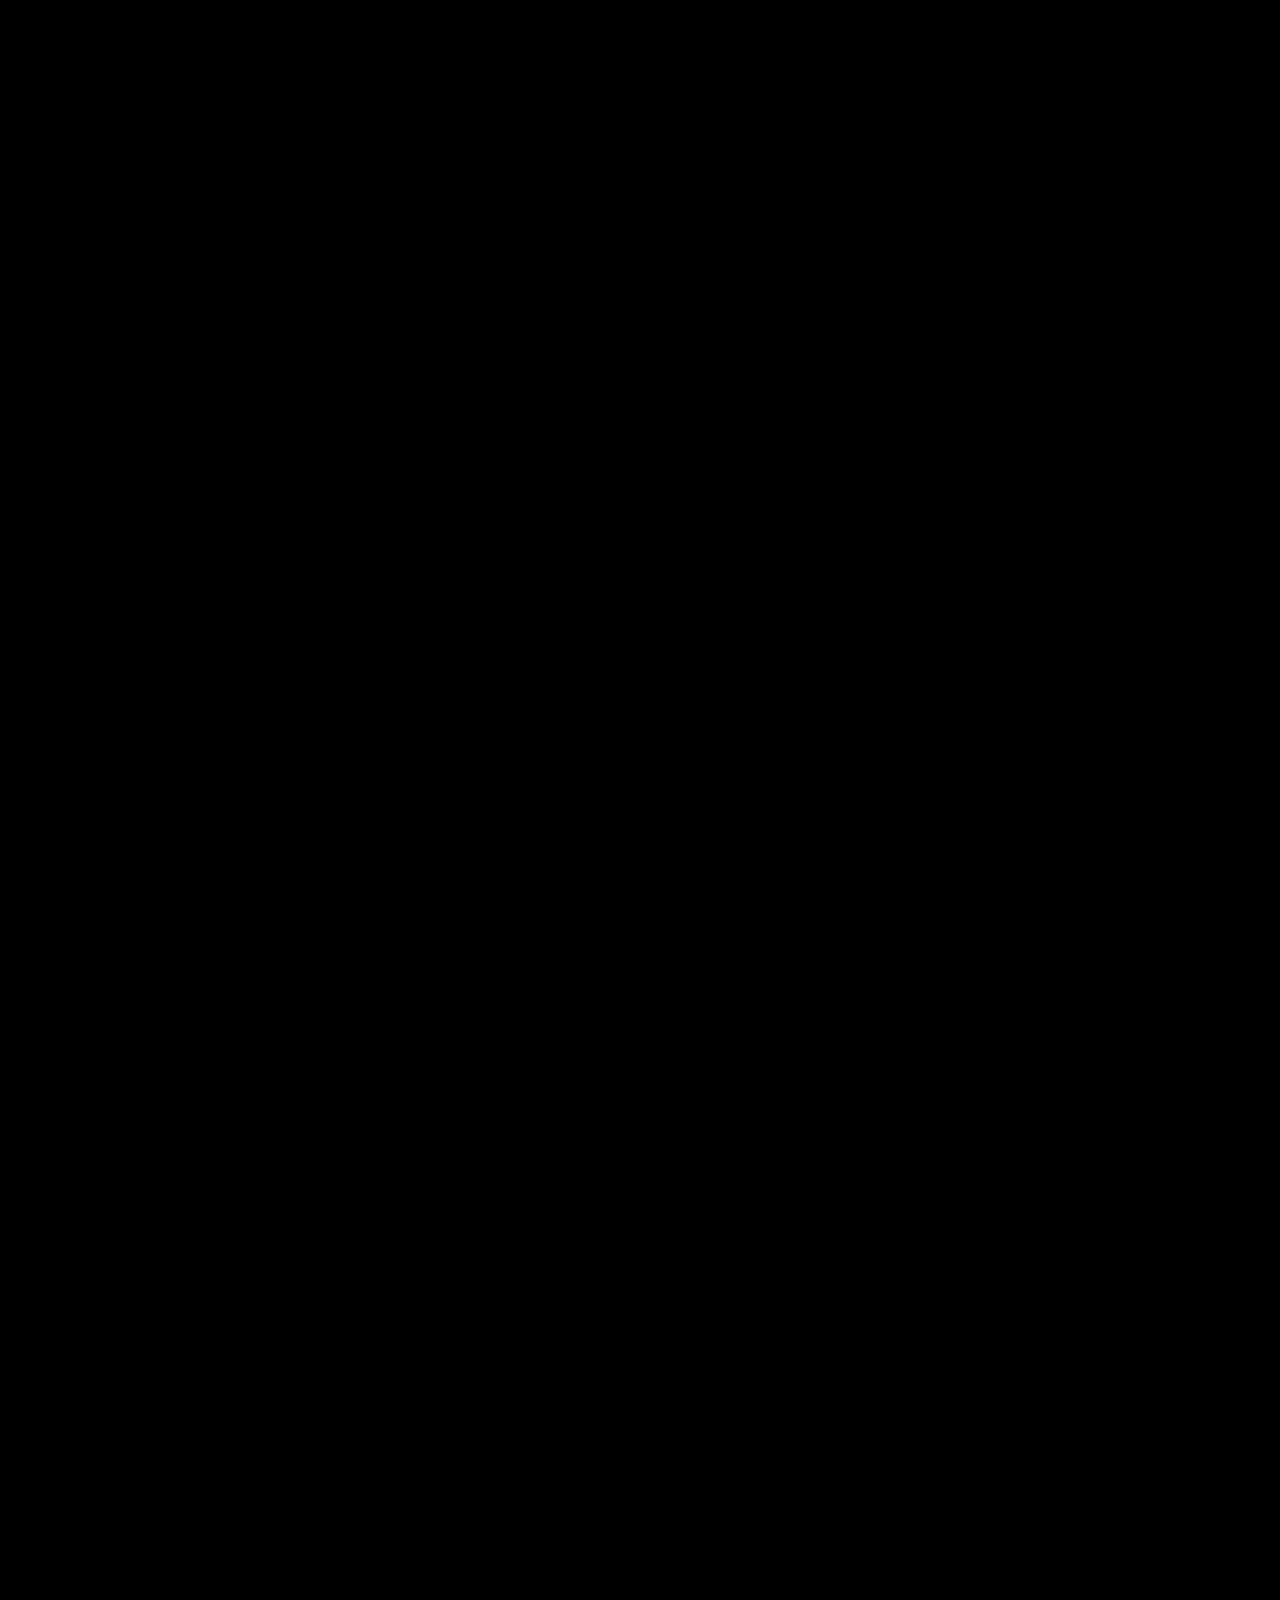
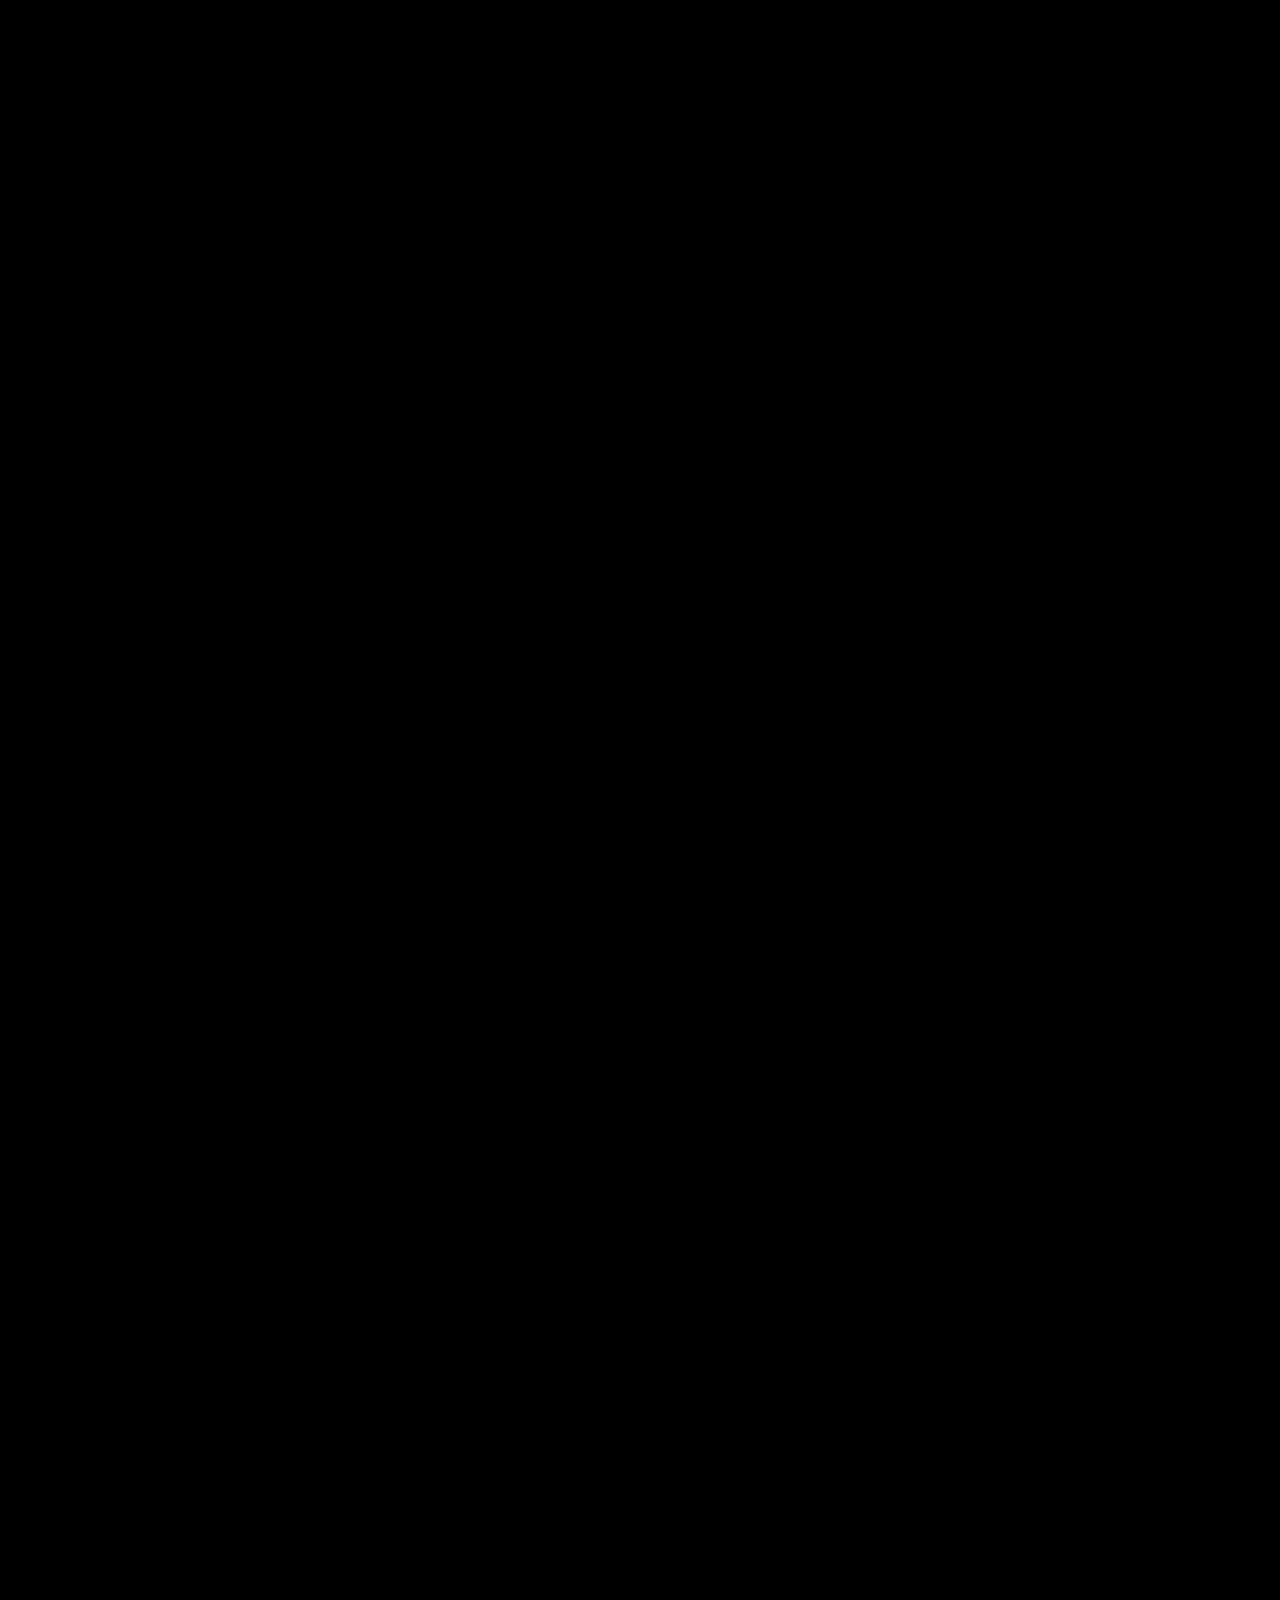
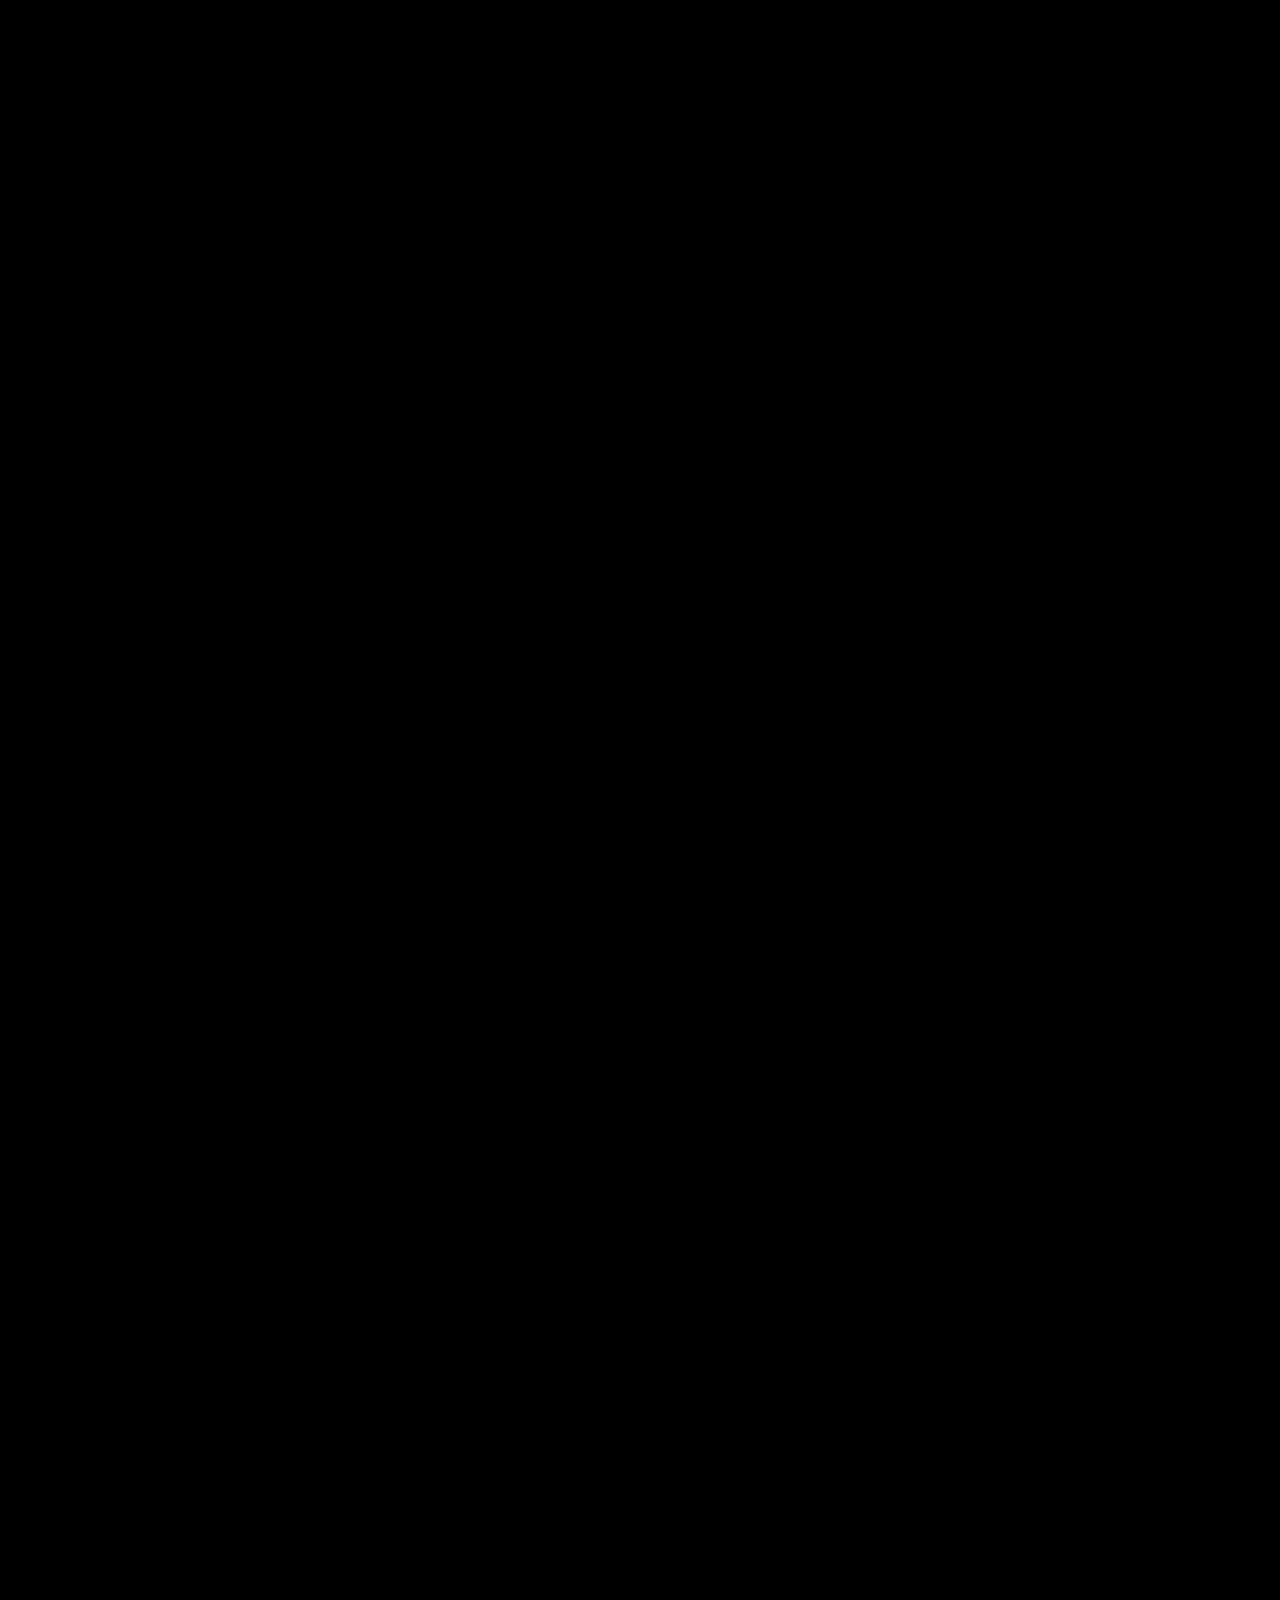
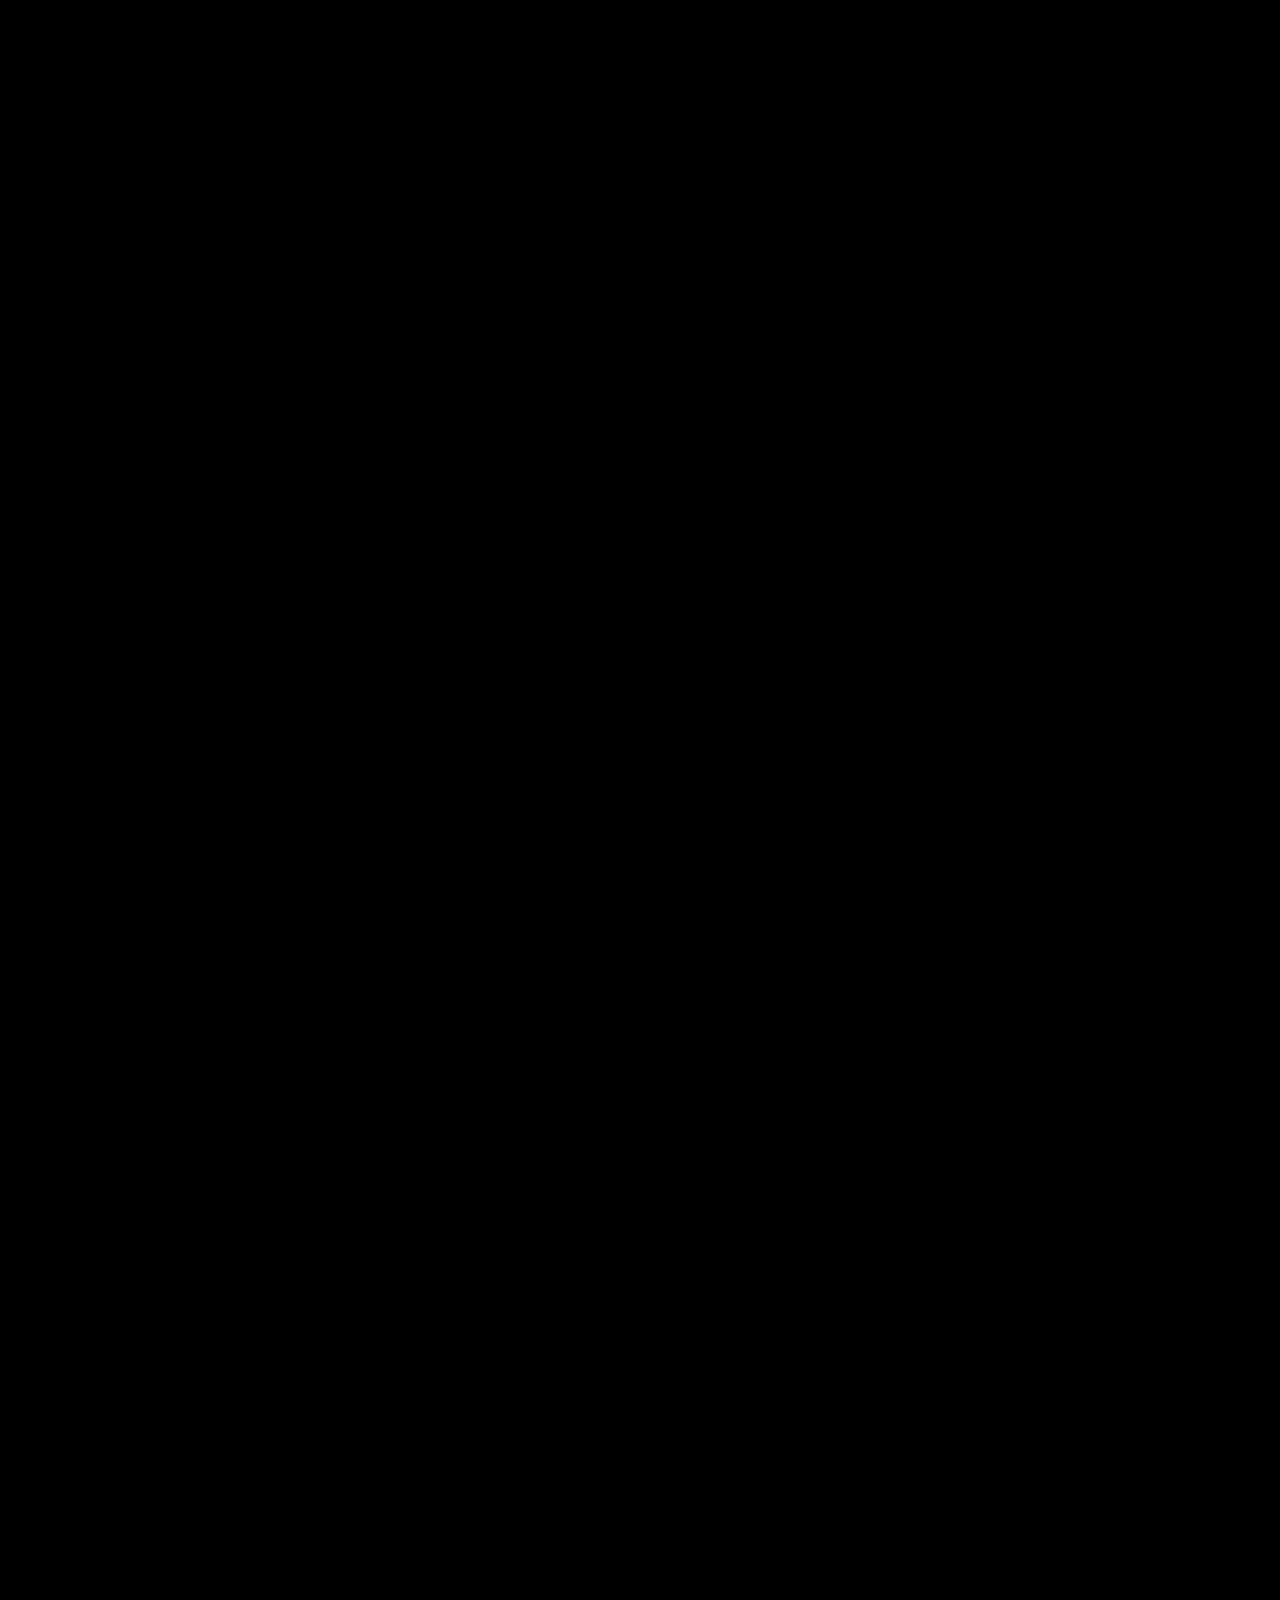
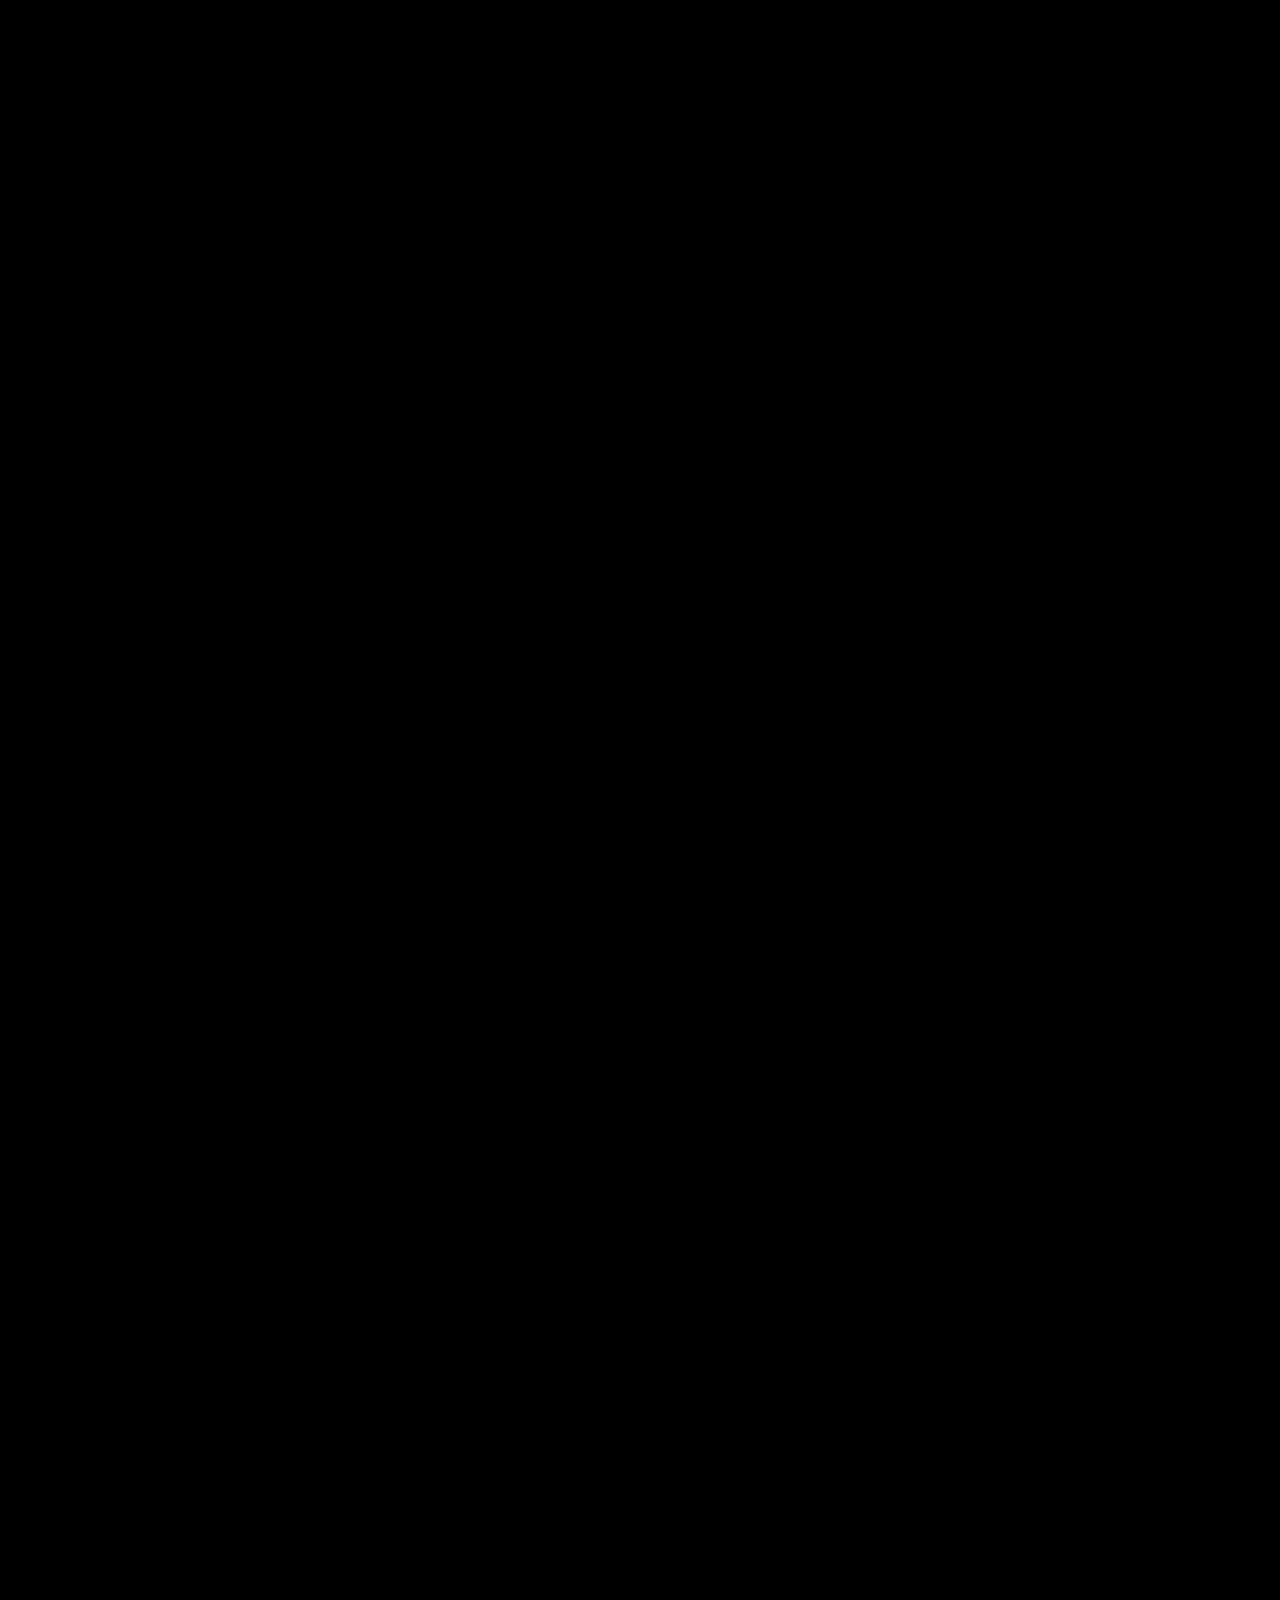
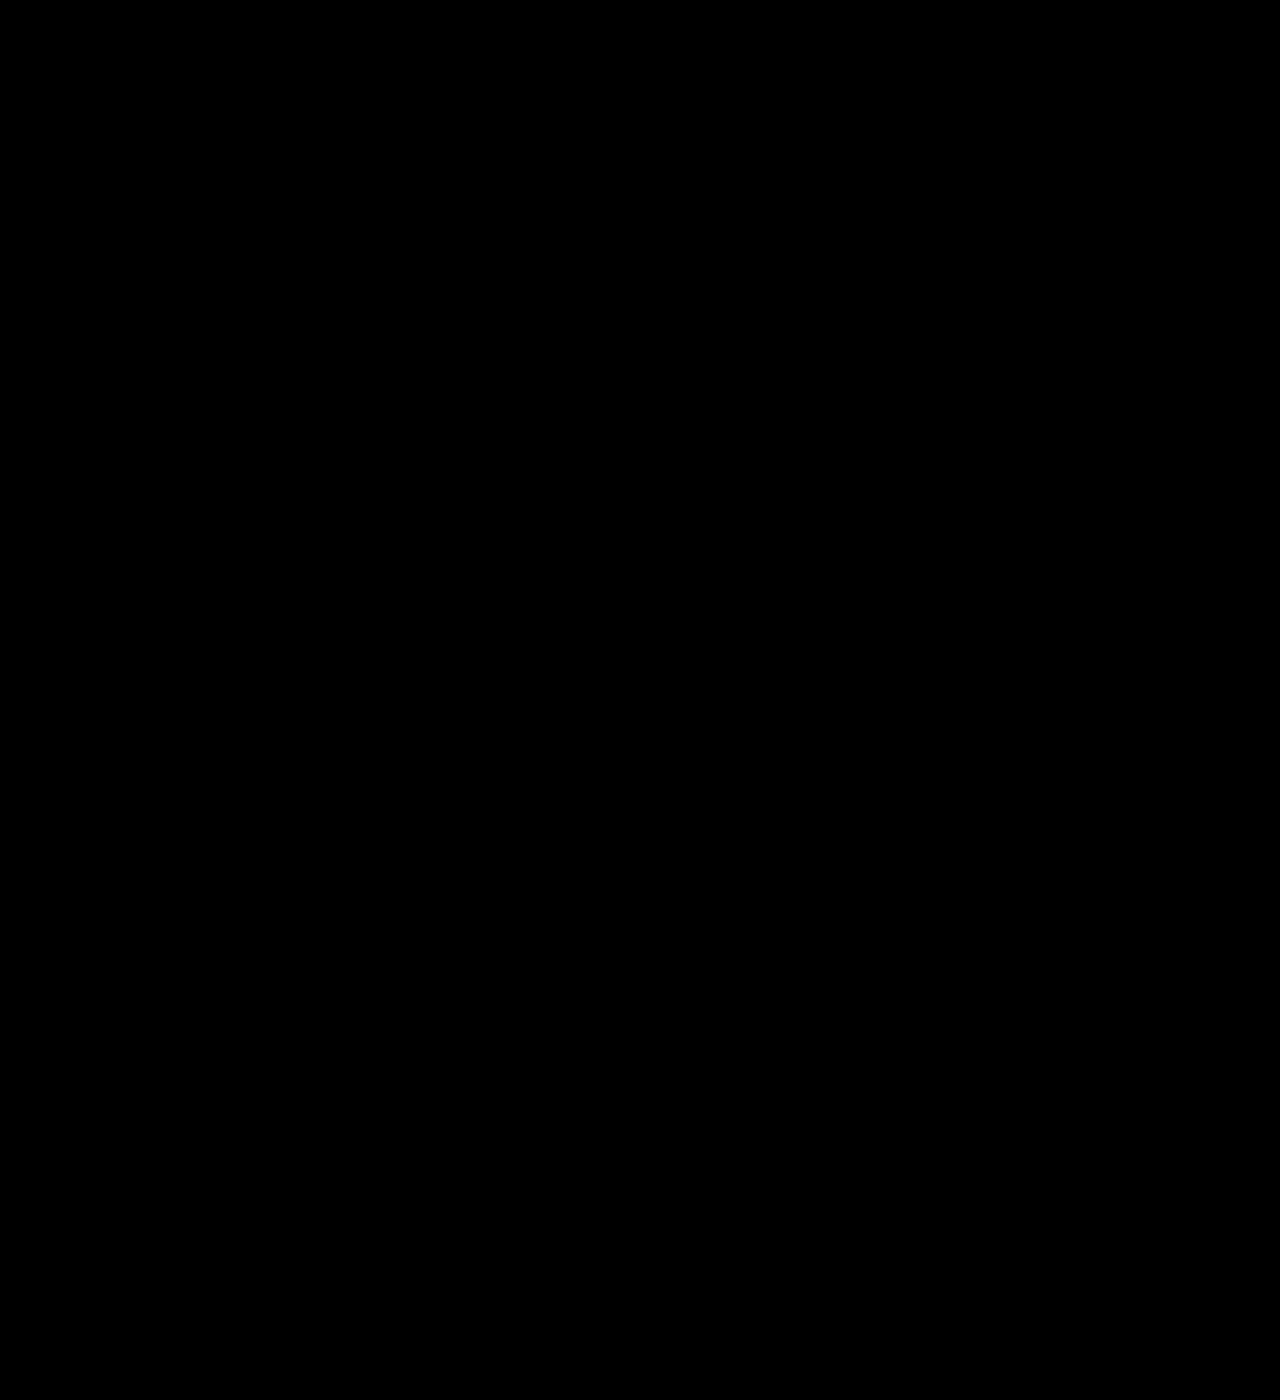
==== commit 53c9f5f6: "try back" ====
--- a/doi.html
+++ b/doi.html
@@ -30,7 +30,7 @@
   </head>
   <body>
     <div class="back-btn">
-      <a href="avrylgt.com"><i class="fas fa-chevron-circle-left"></i></a>
+      <i class="fas fa-chevron-circle-left" onclick="history.back()"></i>
     </div>
     <div class="main align-items-center">
       <section>
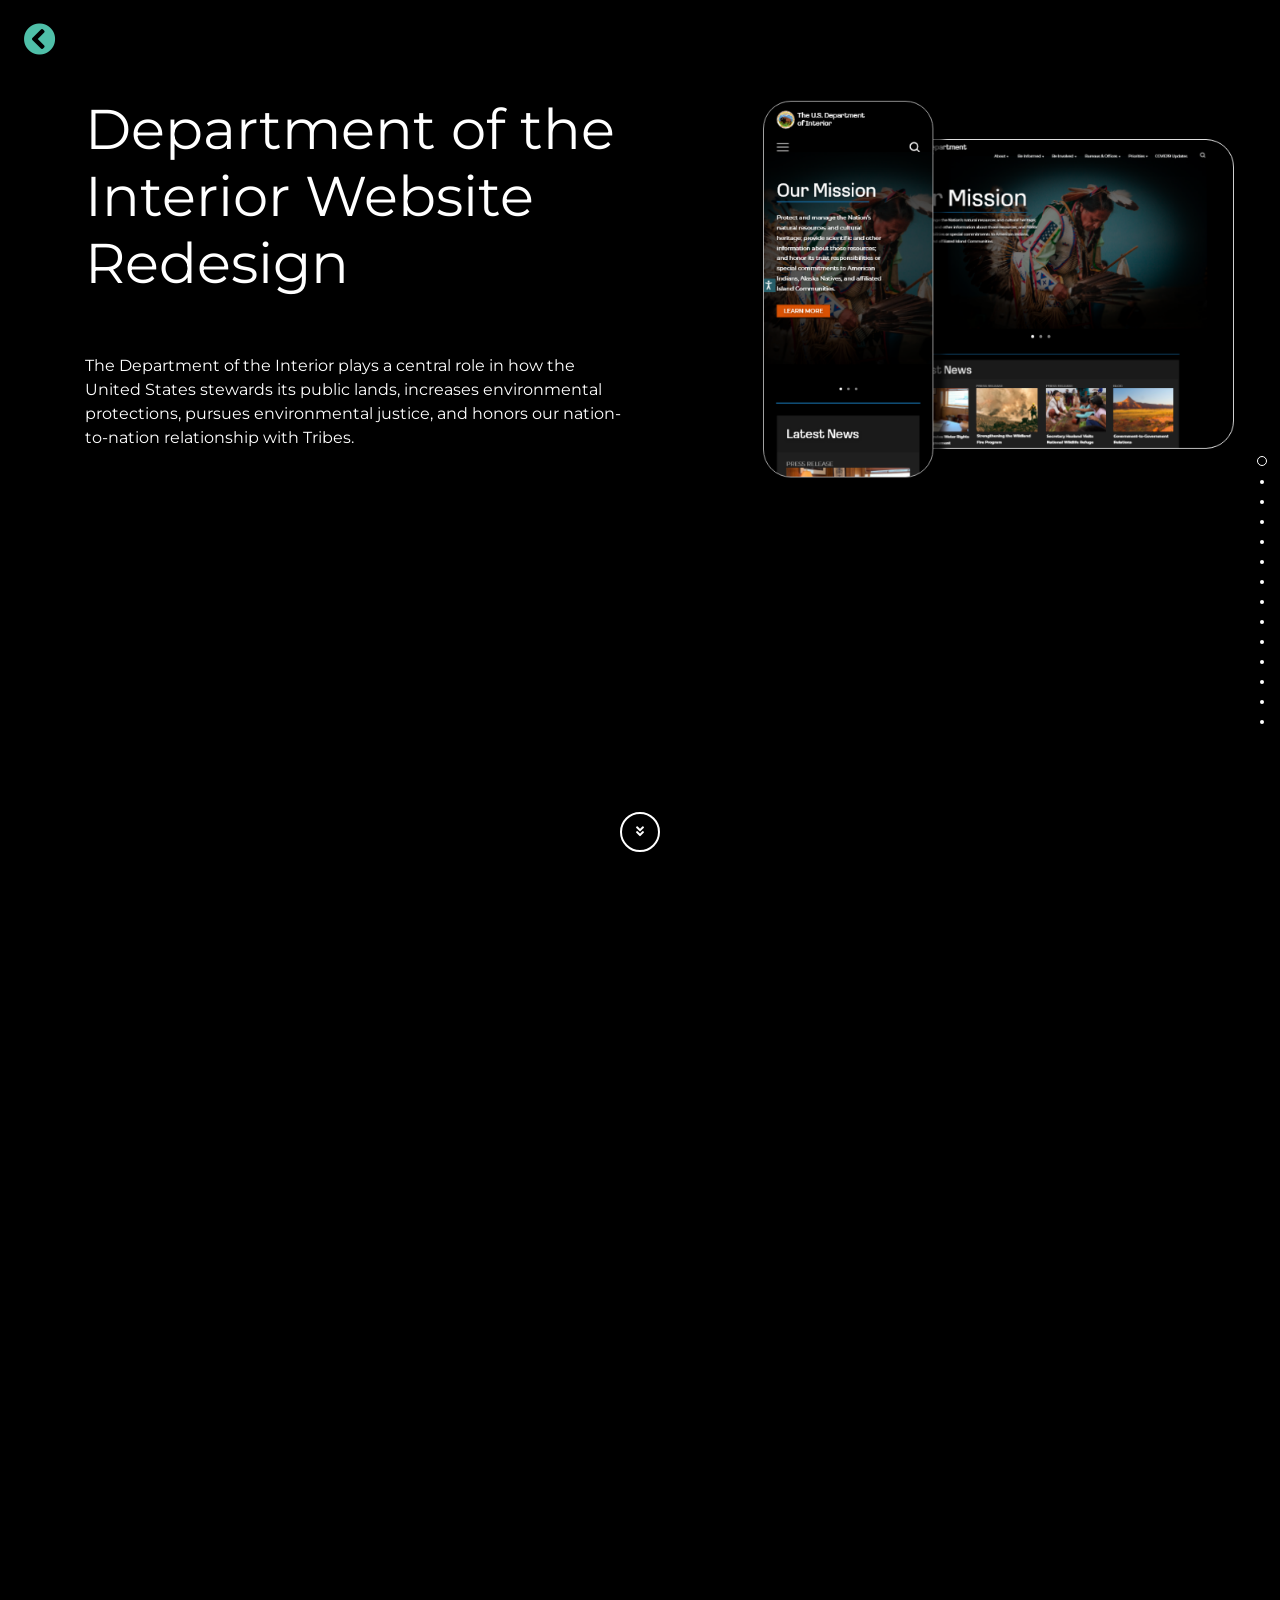
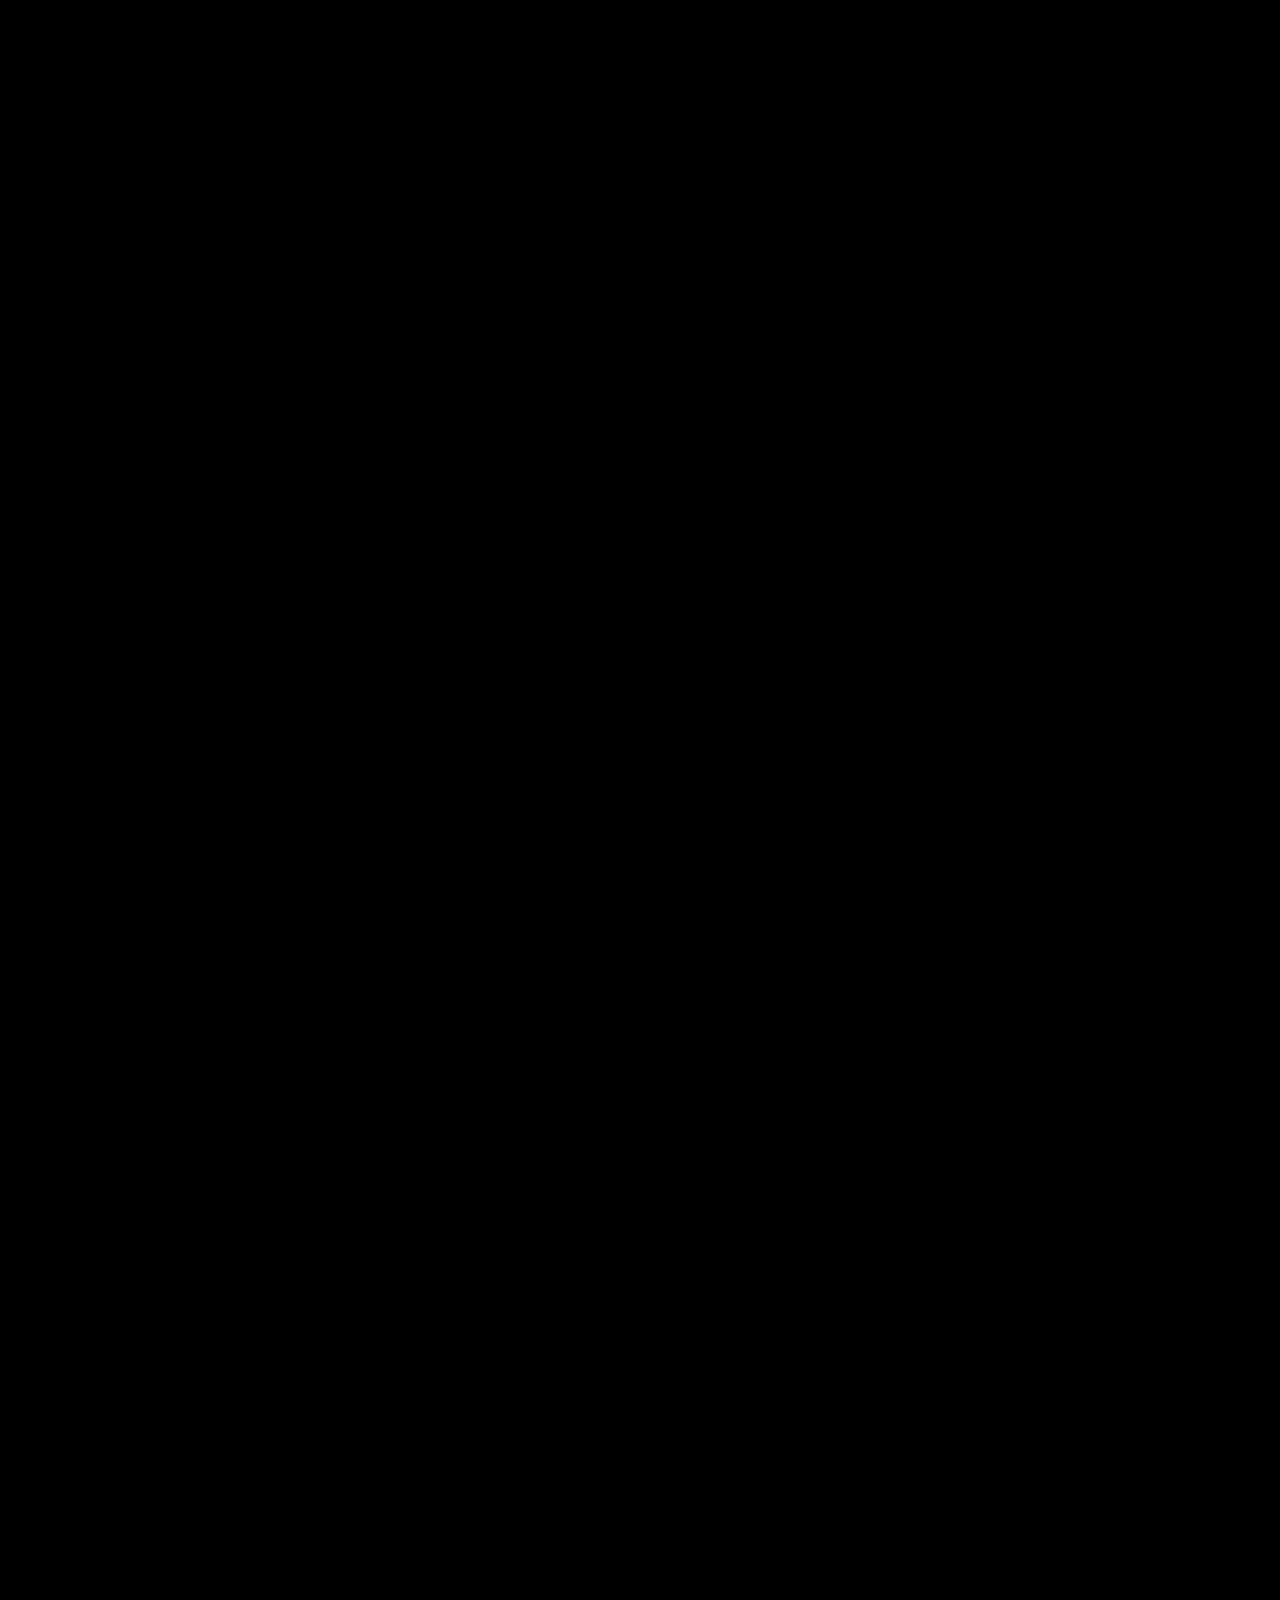
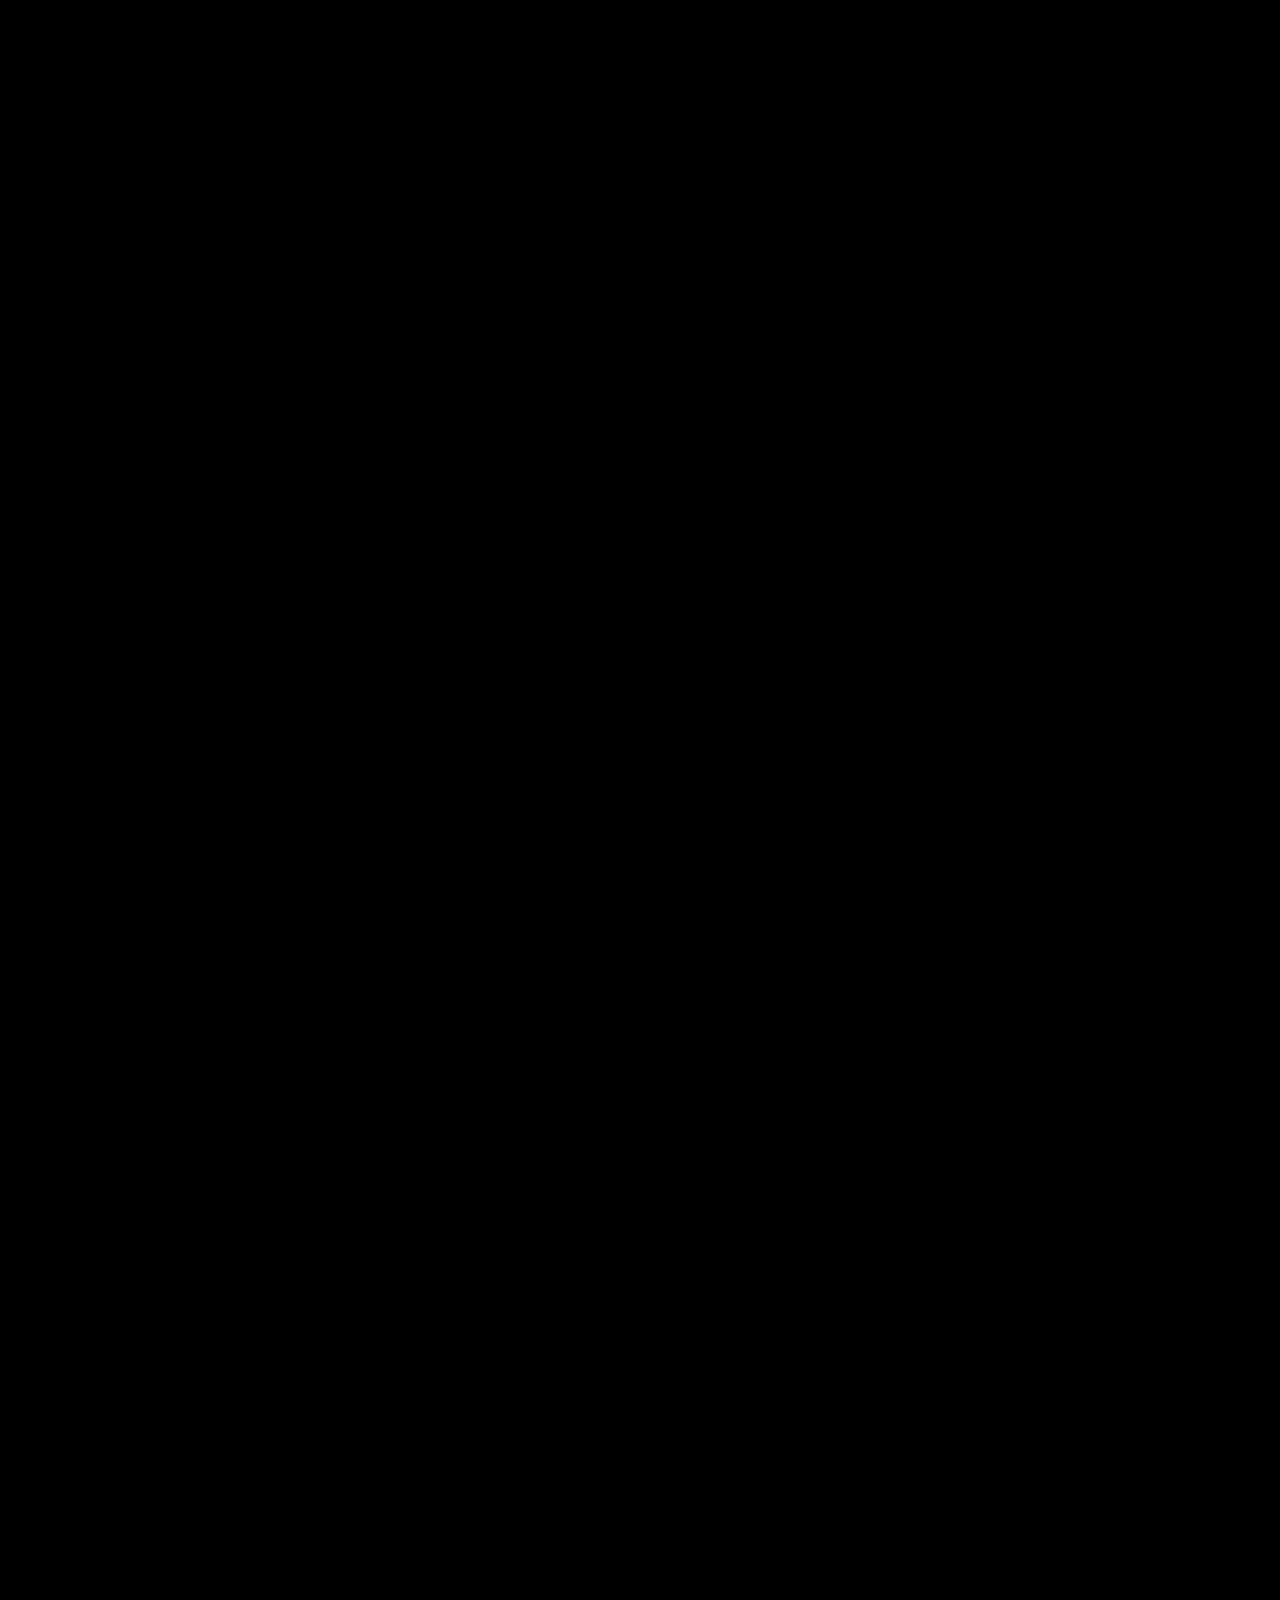
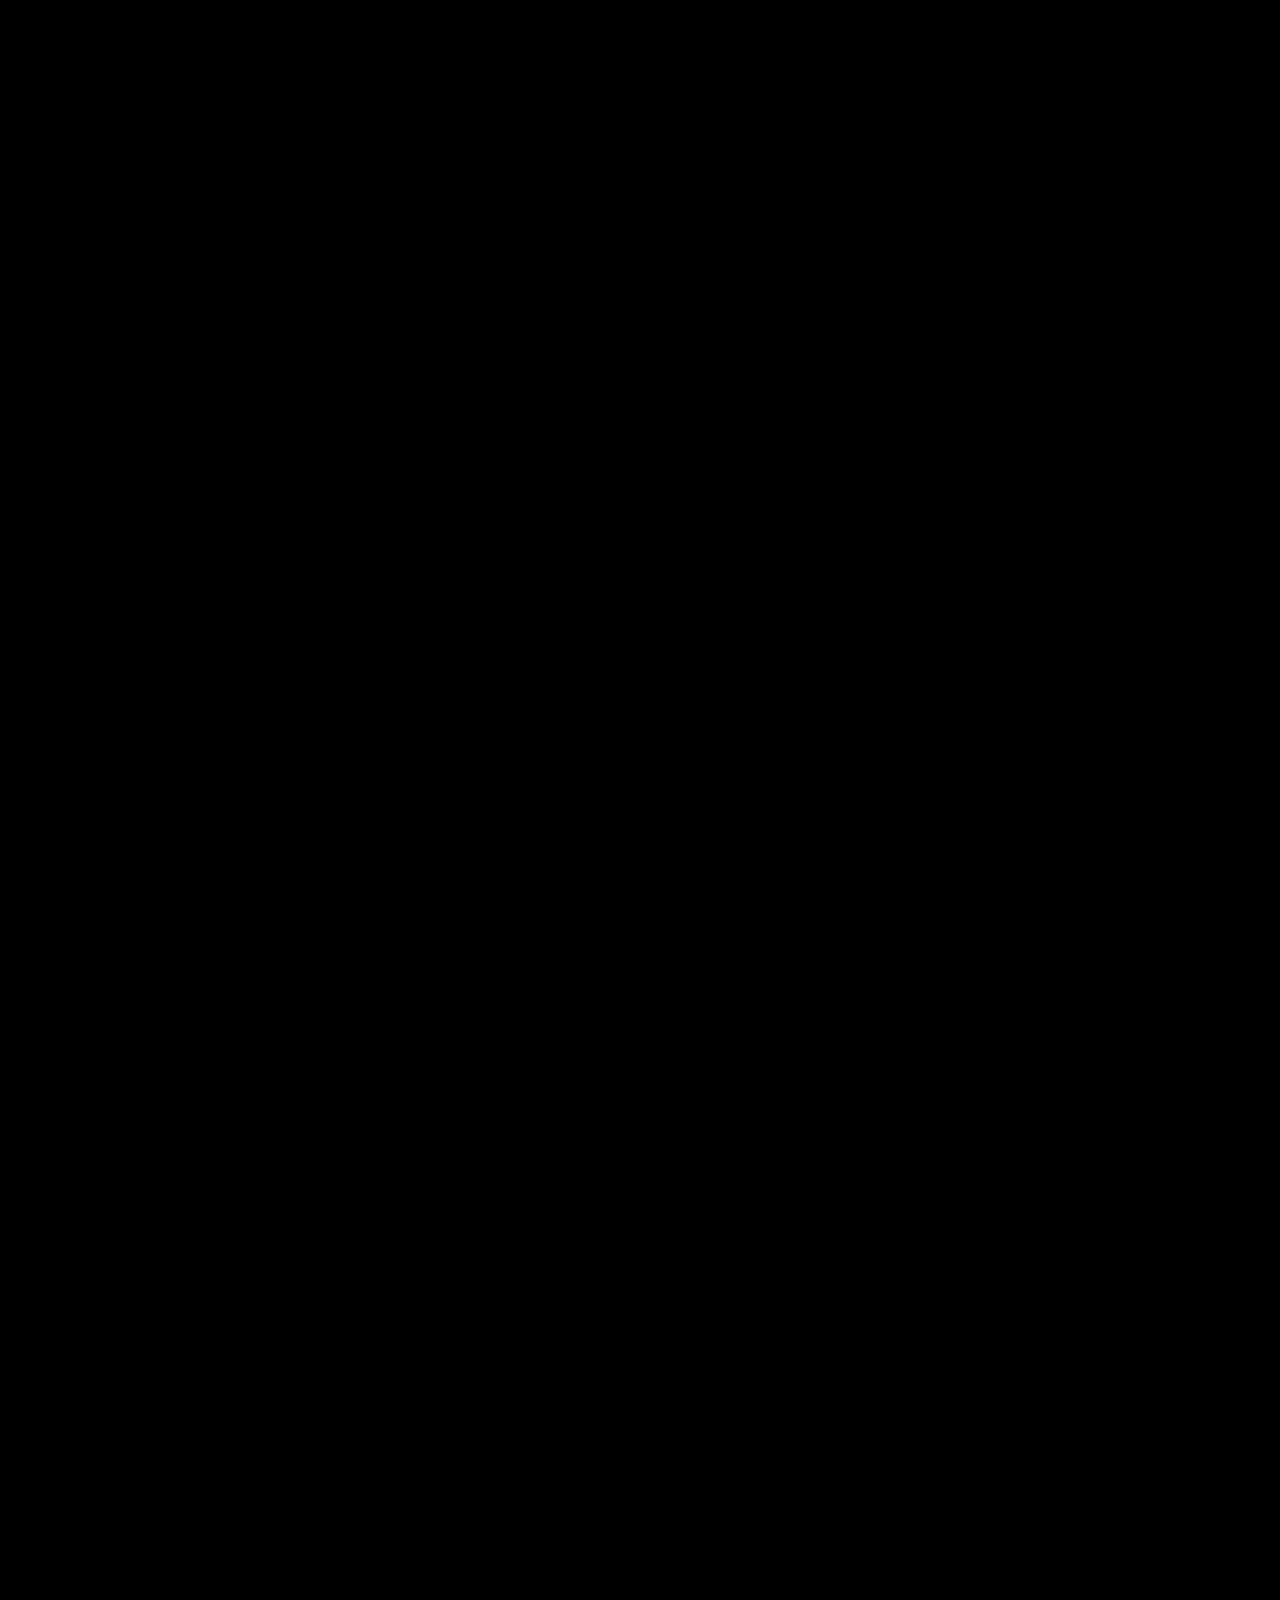
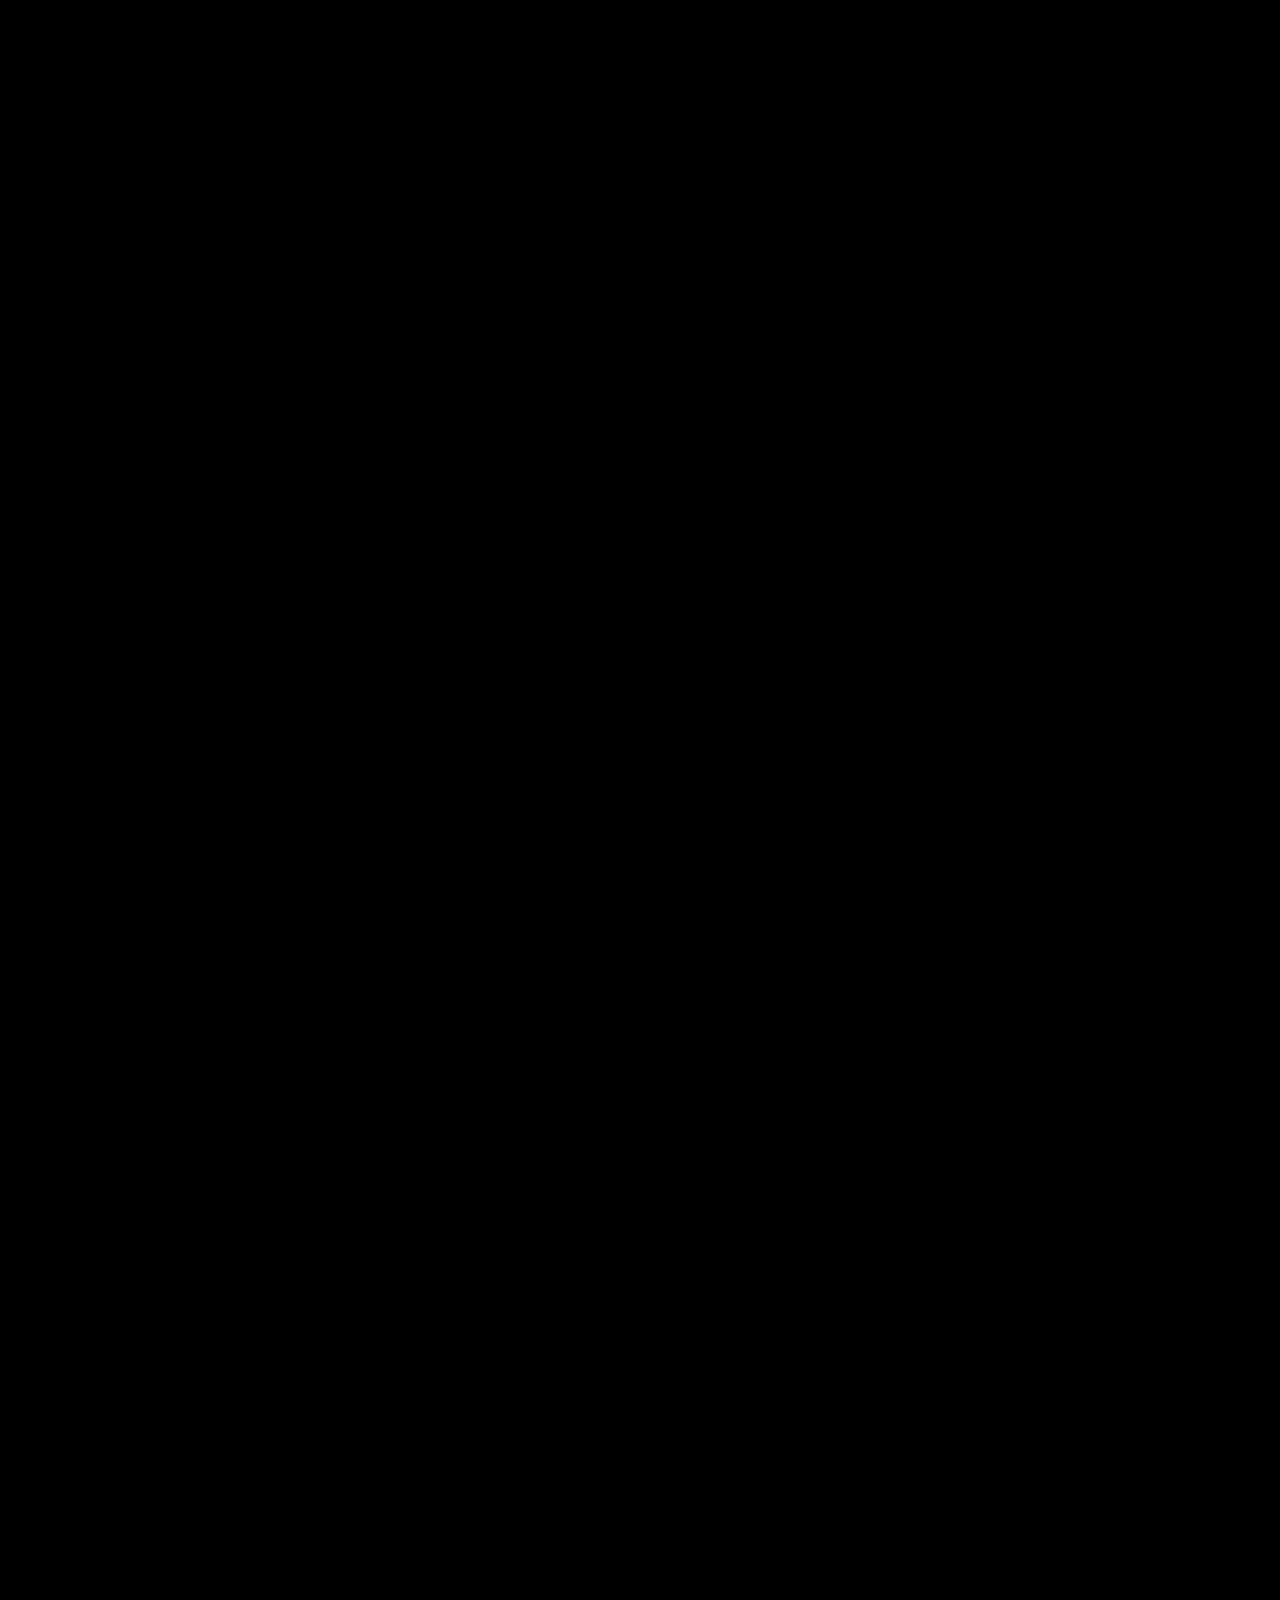
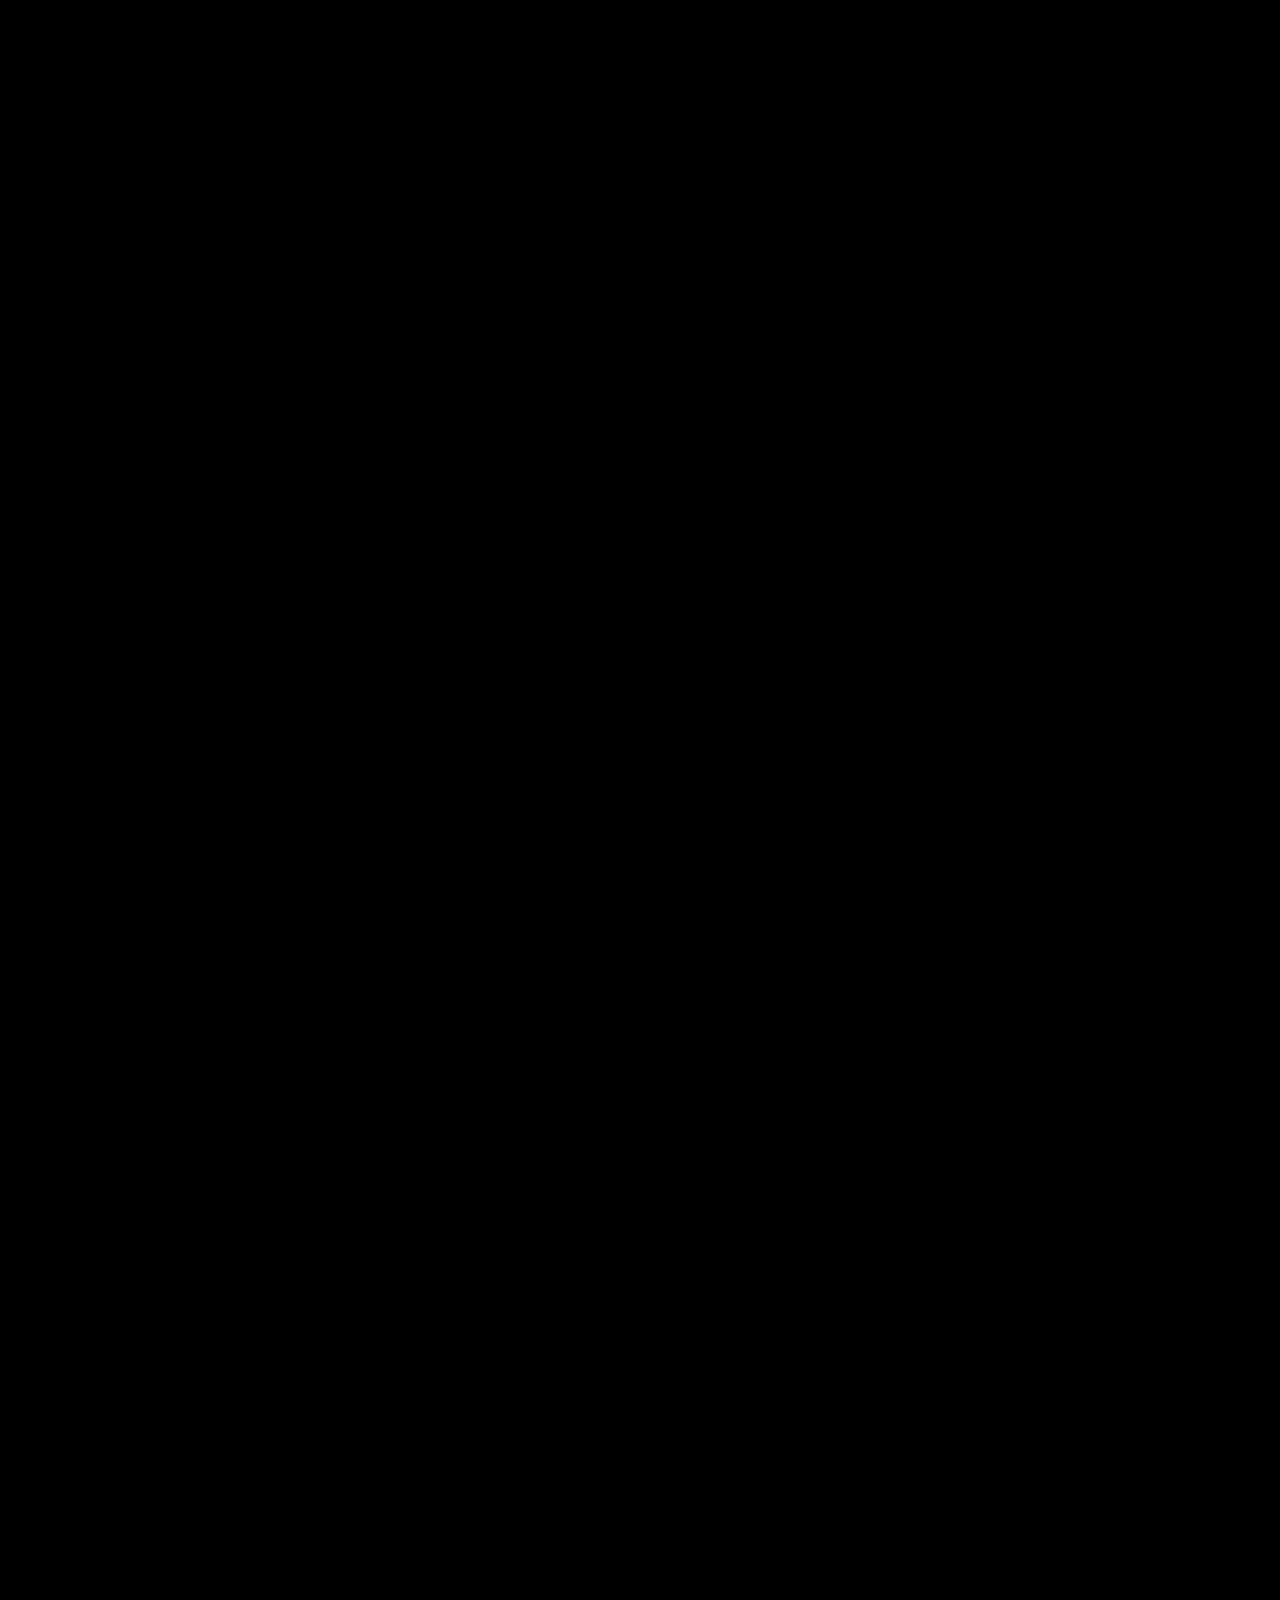
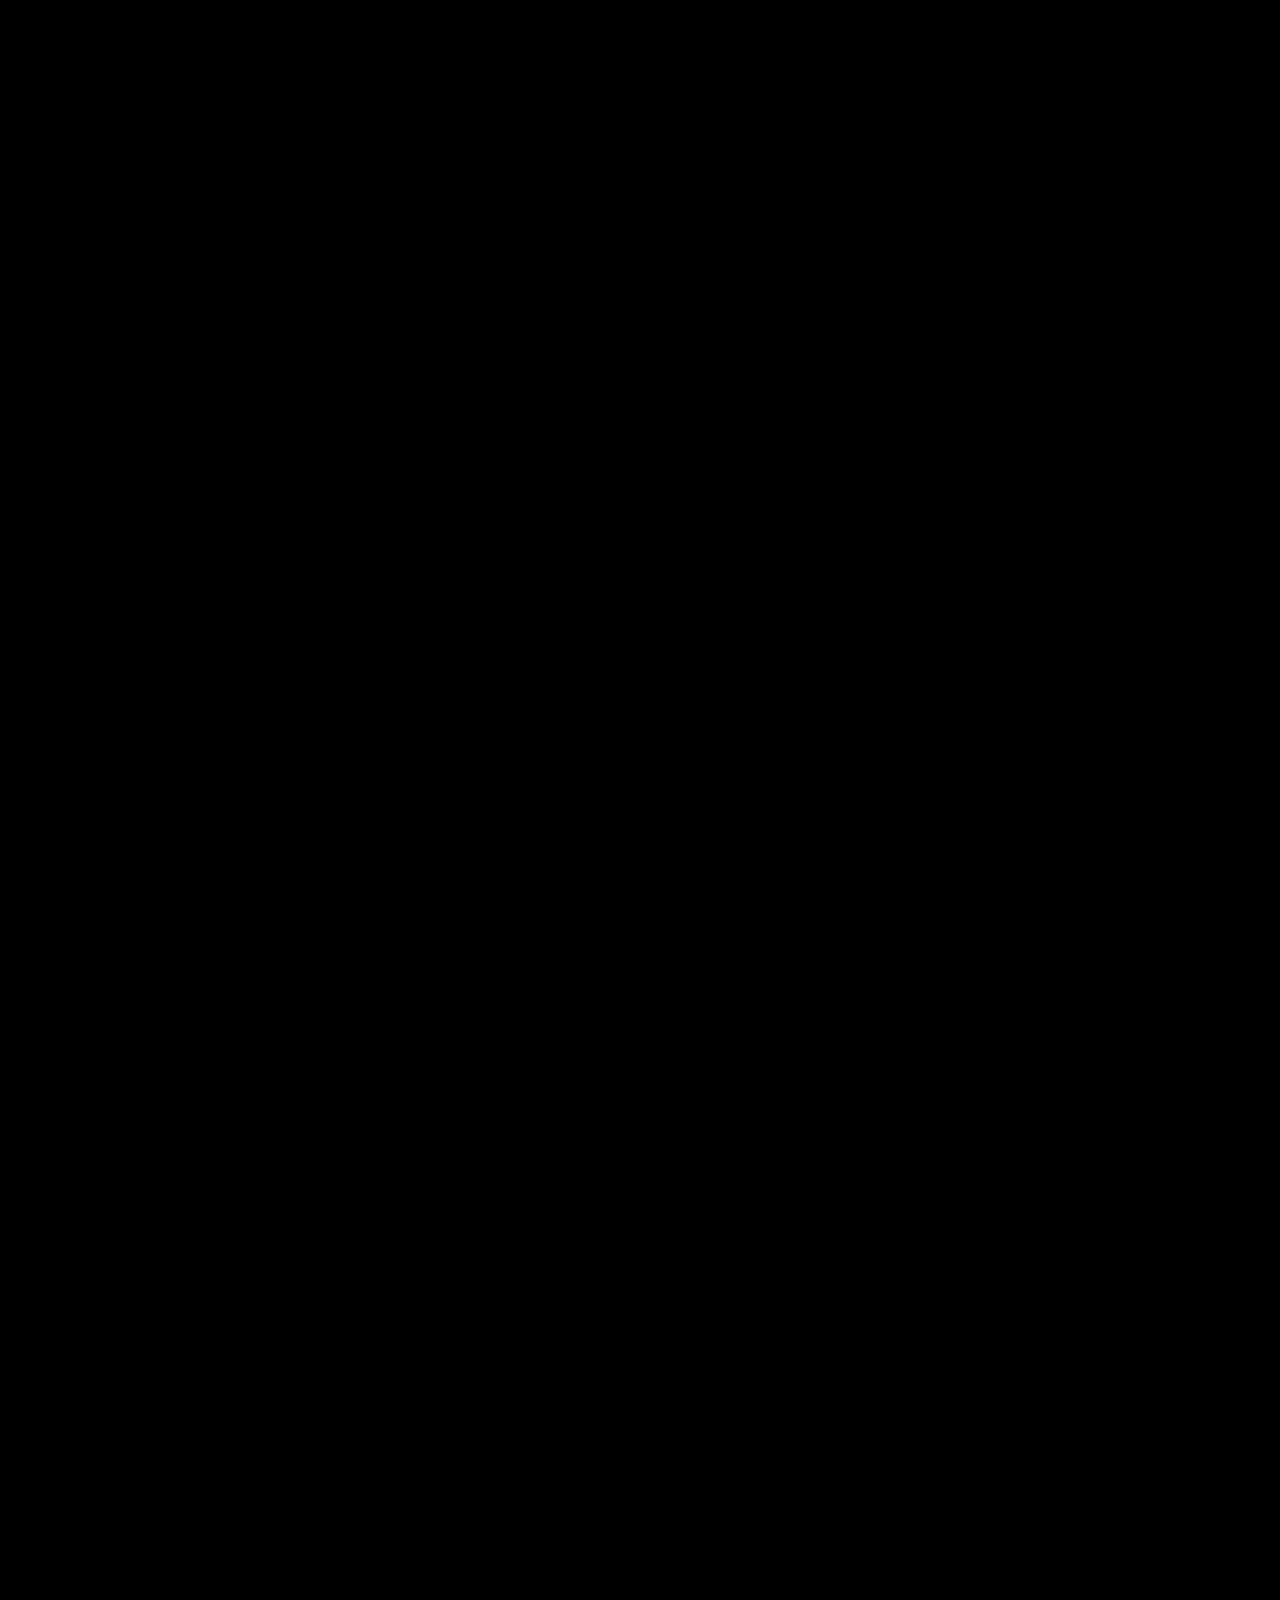
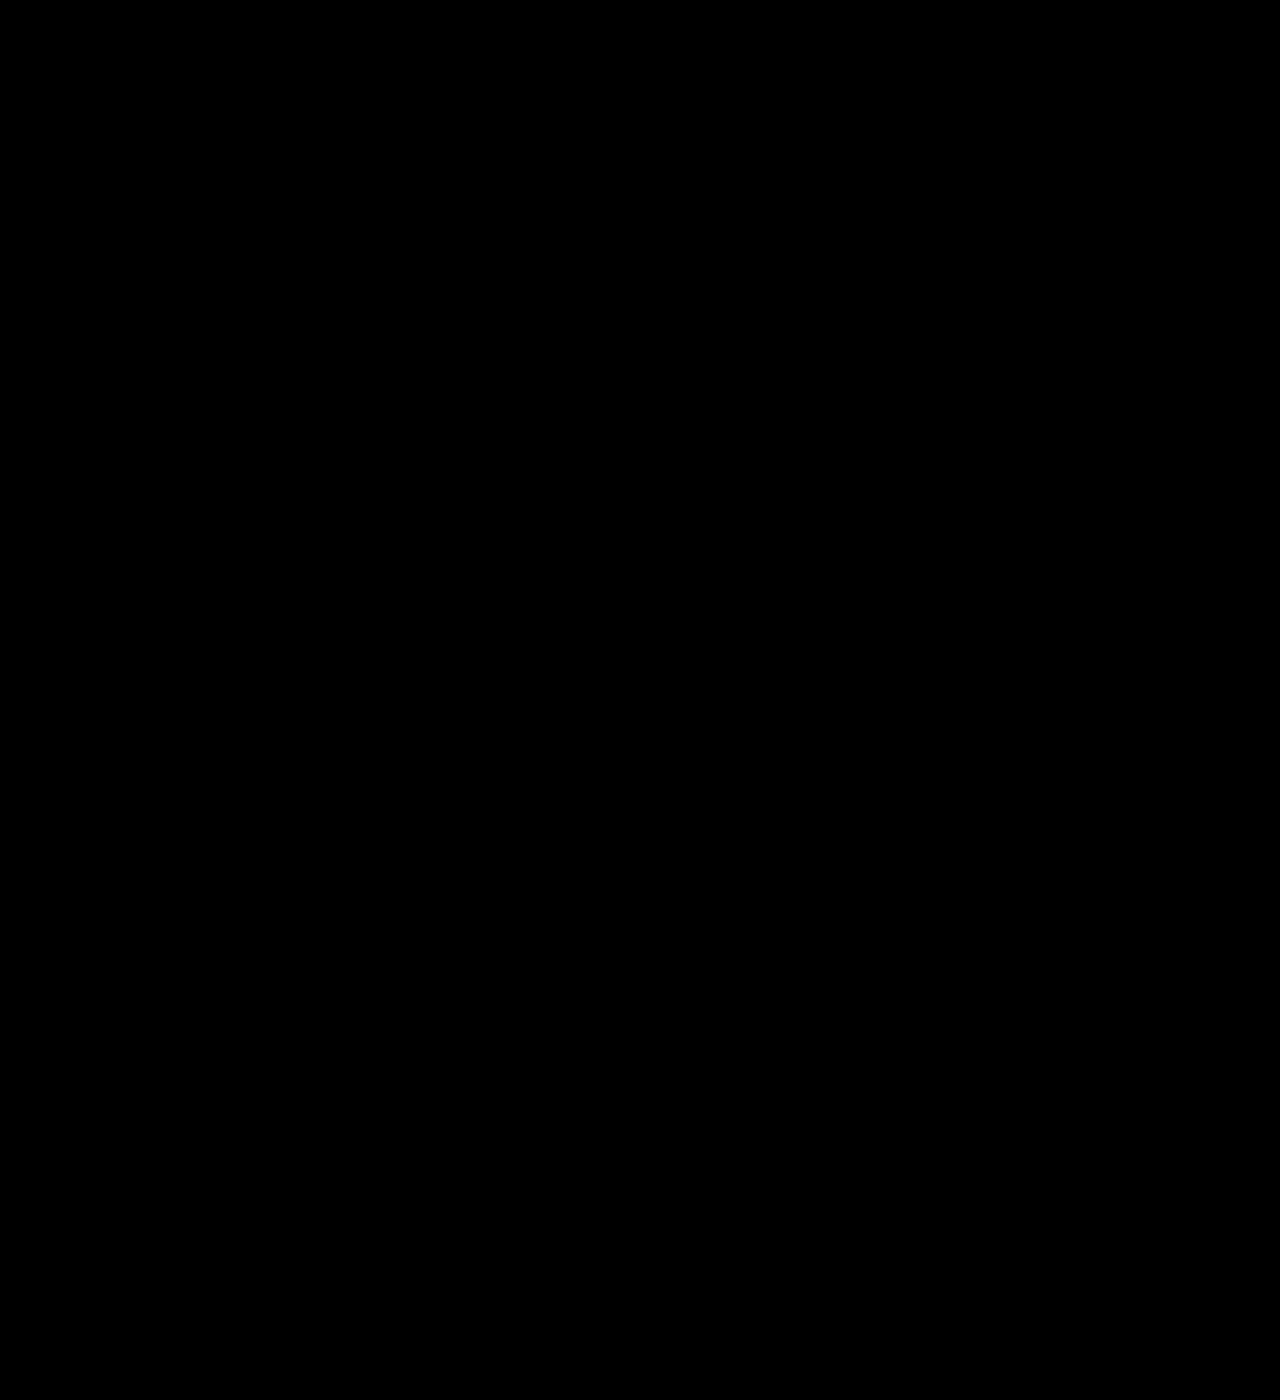
==== commit c29d67d9: "Update doi.html" ====
--- a/doi.html
+++ b/doi.html
@@ -30,14 +30,14 @@
   </head>
   <body>
     <div class="back-btn">
-      <i class="fas fa-chevron-circle-left" onclick="history.back()"></i>
+      <a href="index.html"><i class="fas fa-chevron-circle-left"></i></a>
     </div>
     <div class="main align-items-center">
       <section>
         <div class="container">
             <div class="row">
               <div class="col-lg" id="heroSpace">
-              <h1 class="display-4" id="h1">Department of the Interior Website Redesign</h1>
+              <h1 class="display-4" id="h1"><b>Department of the Interior Website Redesign</b></h1>
               <br>
               <br>
               <div>
